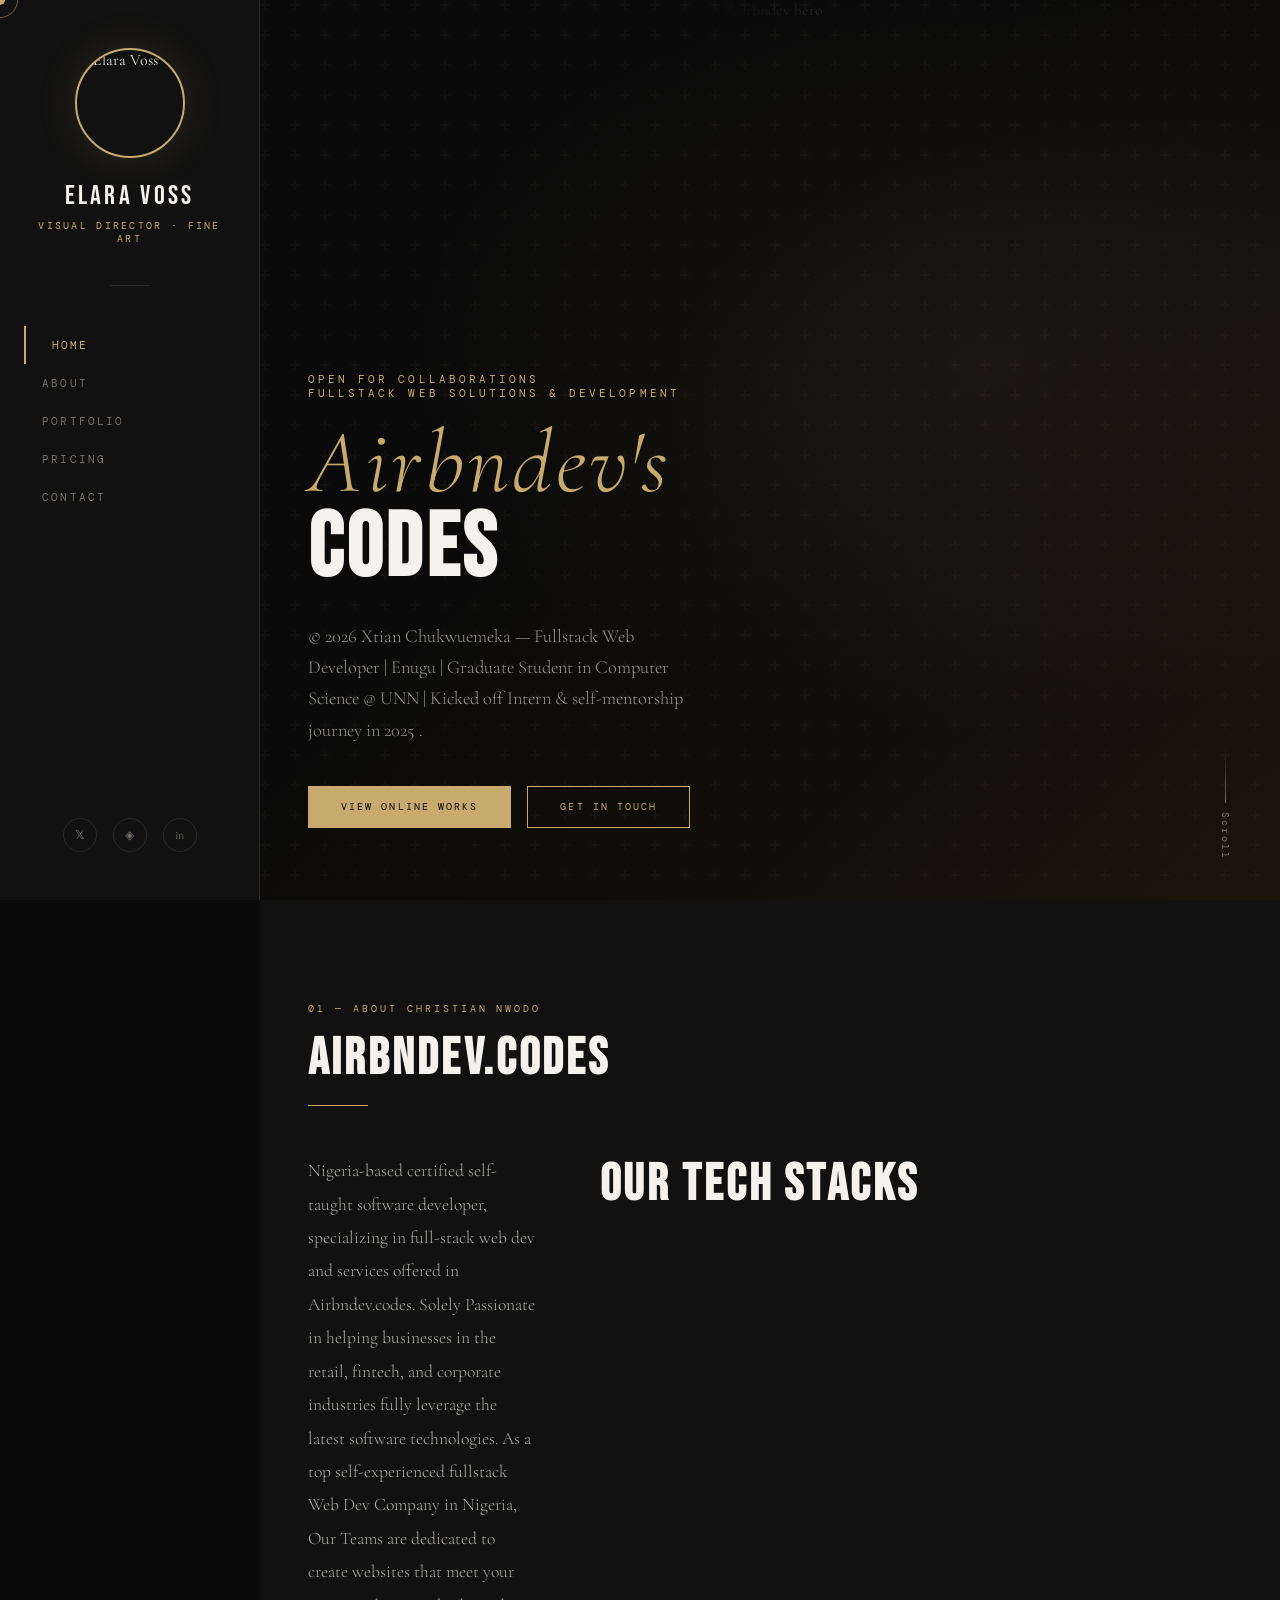
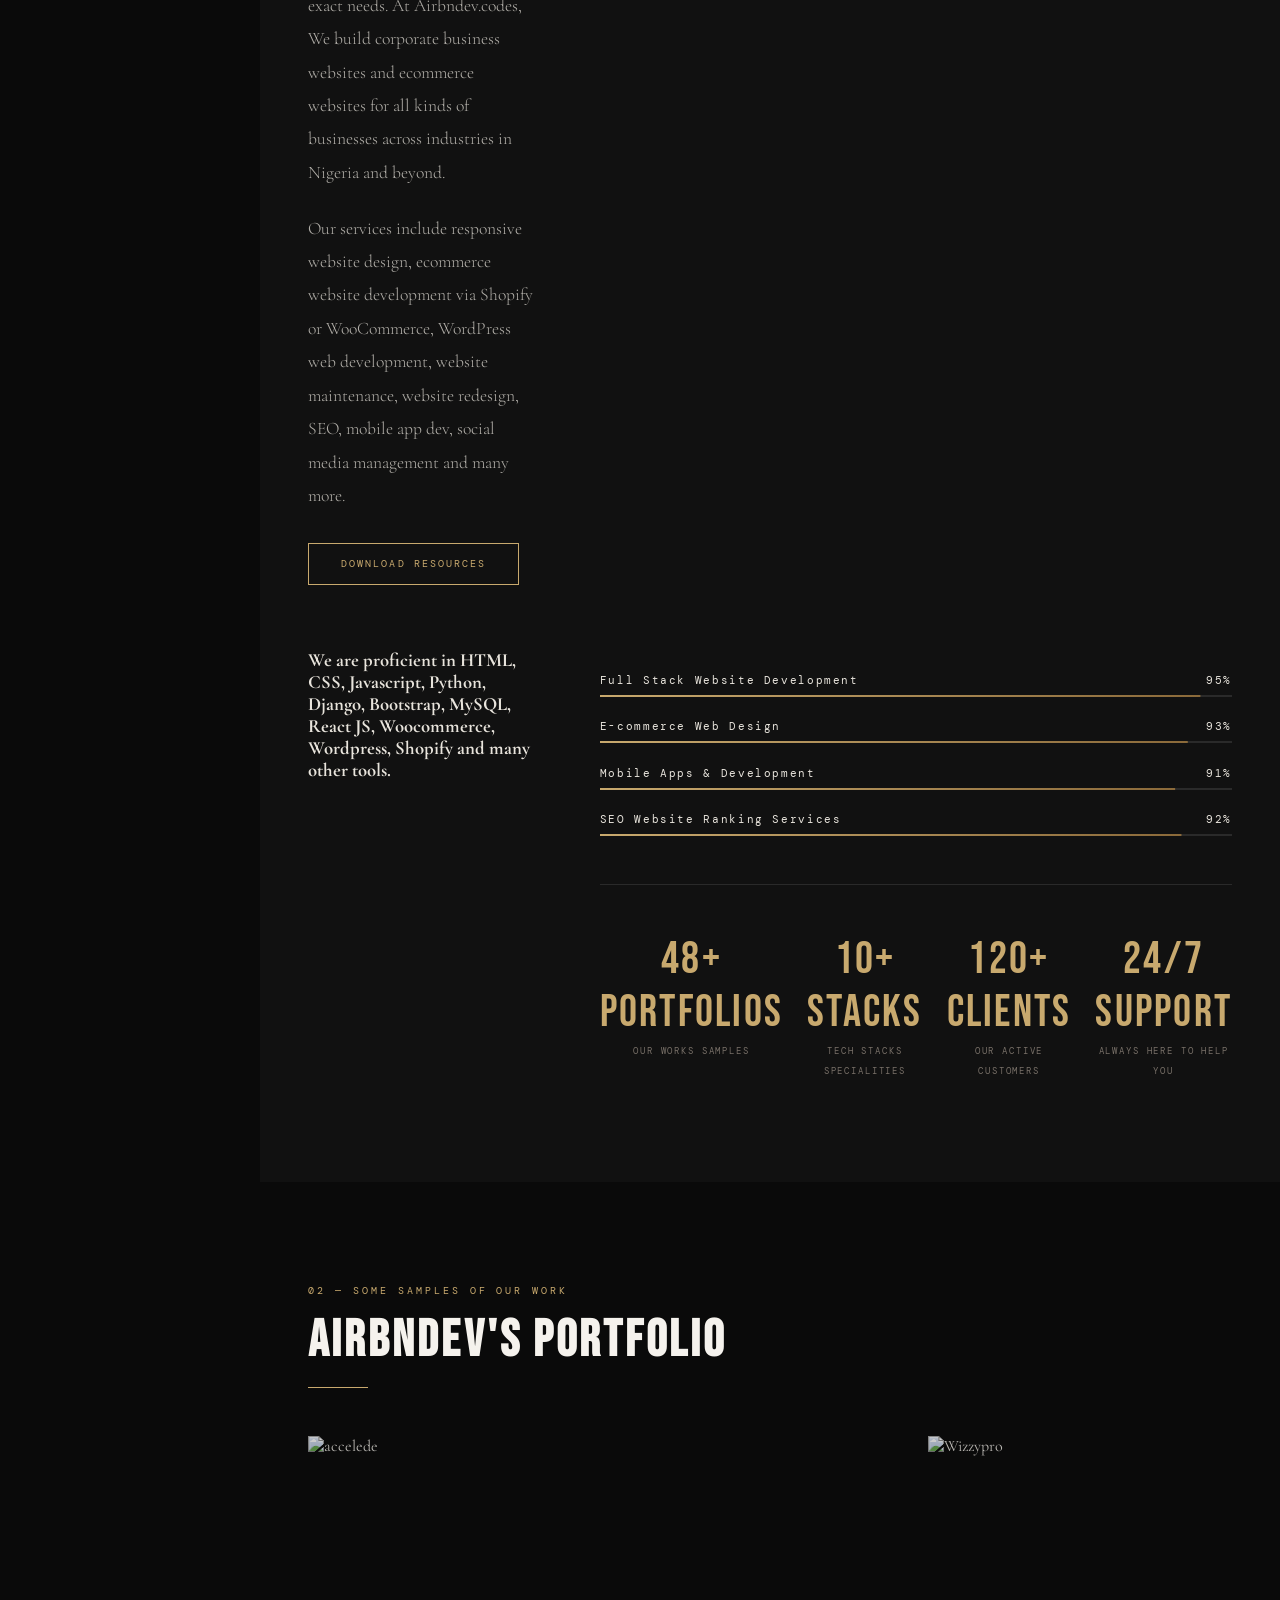
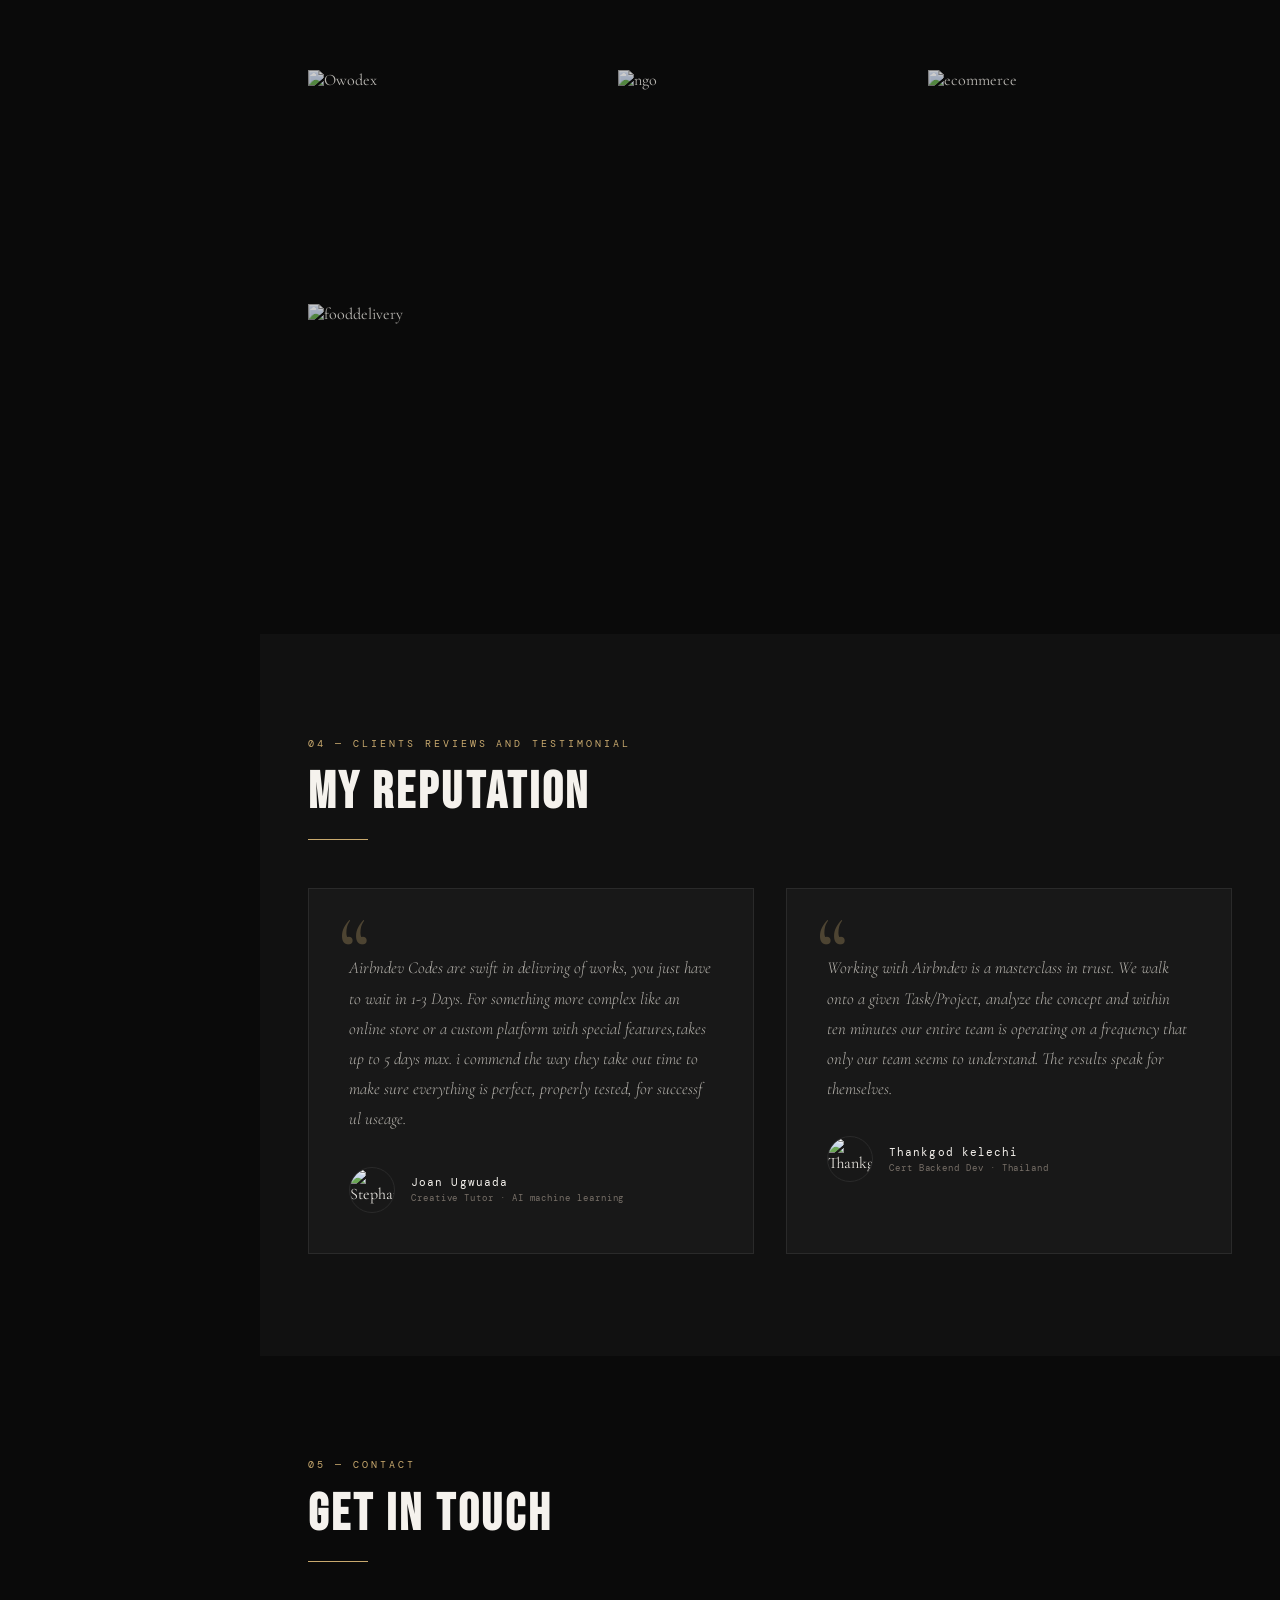
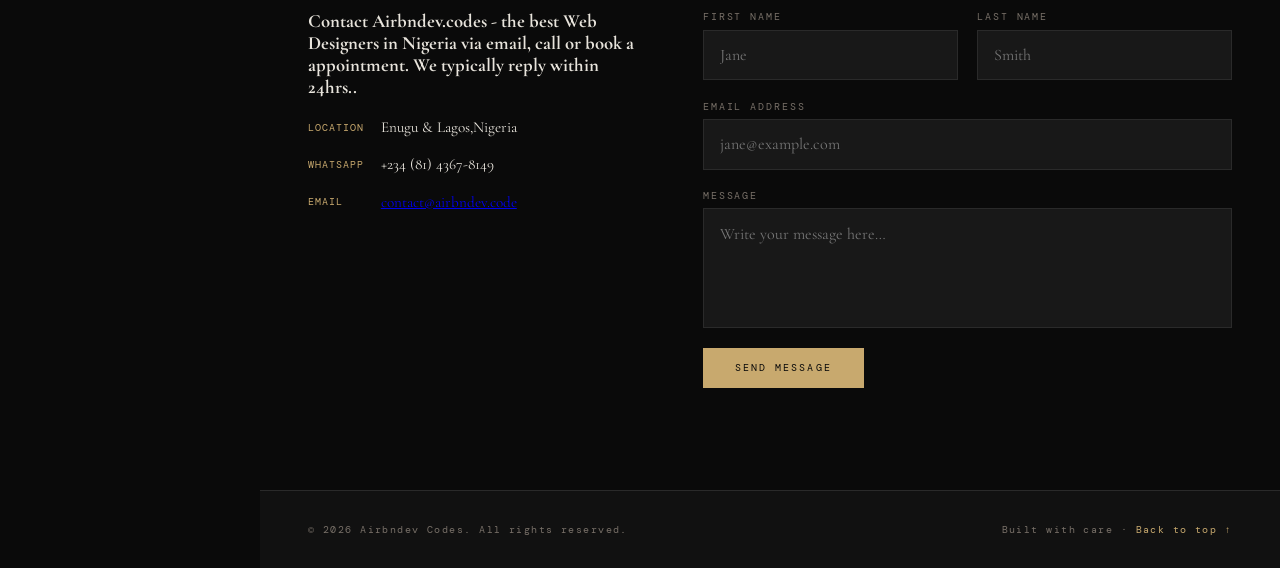
==== index.html @ 3ea13133 "Create index.html" ====
<!DOCTYPE html>
<html lang="en">

<head>
  <meta charset="UTF-8" />
  <meta name="viewport" content="width=device-width, initial-scale=1.0" />
  <title>Air Bnb — Fullstack web solutions and services </title>
  <link href="https://fonts.googleapis.com/css2?family=Cormorant+Garamond:ital,wght@0,300;0,400;0,600;1,300&family=DM+Mono:wght@300;400&family=Bebas+Neue&display=swap" rel="stylesheet" />
  <link rel="stylesheet" href="Elara.css" />
</head>

<body>
  <!-- Cursor -->
  <div class="cursor" id="cursor"></div>
  <div class="cursor-ring" id="cursorRing"></div>
  
  <!-- Sidebar -->
  <aside class="sidebar">
    <div class="avatar-wrap">
      <img src="https://picsum.photos/seed/elaravoss/300/300" alt="Elara Voss" />
    </div>
    <div class="sidebar-name">Elara Voss</div>
    <div class="sidebar-role">Visual Director · Fine Art</div>
    <div class="sidebar-divider"></div>
    <nav>
      <a href="#home" class="active">Home</a>
      <a href="#about">About</a>
      <a href="#photos">Portfolio</a>
      <a href="#pricing">Pricing</a>
      <a href="#contact">Contact</a>
    </nav>
    <div class="sidebar-social">
      <a href="#" title="Twitter">𝕏</a>
      <a href="#" title="Instagram">◈</a>
      <a href="#" title="LinkedIn">in</a>
    </div>
  </aside>
  <!-- Mobile Nav -->
  <nav class="mobile-nav">
    <a href="#home">
      <div class="mobile-nav-dot"></div>Home
    </a>
    <a href="#about">
      <div class="mobile-nav-dot"></div>About
    </a>
    <a href="#photos">
      <div class="mobile-nav-dot"></div>Portfolio
    </a>
    <a href="#pricing">
      <div class="mobile-nav-dot"></div>Pricing
    </a>
    <a href="#contact">
      <div class="mobile-nav-dot"></div>Contact
    </a>
  </nav>
  
  <!-- Main -->
  <div class="main-content">
    
    <!-- HERO -->
    <section id="home">
      <div class="hero-bg"></div>
      <img class="hero-img" src="coding2.jpeg" alt="airbndev hero" />
      <div class="hero-text">
        <div class="hero-eyebrow">Open for collaborations<br>
          Fullstack Web solutions & development</div>
        <h1 class="hero-title"><em>Airbndev's</em><br>Codes</h1>
        <p class="hero-sub">
          
</html>© 2026 Xtian Chukwuemeka — Fullstack Web Developer | Enugu | Graduate Student in Computer Science @ UNN | Kicked off Intern & self-mentorship journey in 2025 .</p>
<div class="hero-cta">
  <a href="#photos" class="btn btn-primary">View Online Works</a>
  <a href="#contact" class="btn btn-outline">Get In Touch</a>
</div>
</div>
<div class="scroll-hint">Scroll</div>
</section>

<!-- ABOUT -->
<section id="about">
  <div class="reveal">
    <div class="section-label">01 — About Christian Nwodo</div>
    <h2 class="section-title">airbndev.codes</h2>
    <div class="section-divider"></div>
  </div>
  <div class="about-grid reveal">
    <div class="about-text">
      <p>Nigeria-based certified self-taught software developer, specializing in full-stack web dev and services offered in Airbndev.codes. Solely Passionate in helping businesses in the retail, fintech, and corporate industries fully leverage the latest software technologies. As a top self-experienced fullstack Web Dev Company in Nigeria, Our Teams are dedicated to create websites that meet your exact needs. At Airbndev.codes, We build corporate business websites and ecommerce websites for all kinds of businesses across industries in Nigeria and beyond.<br>
        
      <p>Our services include responsive website design, ecommerce website development via Shopify or WooCommerce, WordPress web development, website maintenance, website redesign, SEO, mobile app dev, social media management and many more.</p>
      
      <a href="#" class="btn btn-outline" style="margin-top:0.5rem">Download Resources</a>
    </div>
    
    
    <h2 class="section-title">OUR TECH STACKS</h2>
    <h3>We are proficient in HTML, CSS, Javascript, Python, Django, Bootstrap, MySQL, React JS, Woocommerce, Wordpress, Shopify and many other tools.</h3>
    
    <div class="about-skills">
      <div class="skills-list">
        <div class="skill-item">
          <div class="skill-header"><span>Full Stack Website Development</span><span>95%</span></div>
          <div class="skill-bar">
            <div class="skill-fill" data-width="0.95"></div>
          </div>
        </div>
        <div class="skill-item">
          <div class="skill-header"><span>E-commerce Web Design</span><span>93%</span></div>
          <div class="skill-bar">
            <div class="skill-fill" data-width="0.93"></div>
          </div>
        </div>
        <div class="skill-item">
          <div class="skill-header"><span>Mobile Apps & Development</span><span>91%</span></div>
          <div class="skill-bar">
            <div class="skill-fill" data-width="0.91"></div>
          </div>
        </div>
        <div class="skill-item">
          <div class="skill-header"><span>SEO Website Ranking Services</span><span>92%</span></div>
          <div class="skill-bar">
            <div class="skill-fill" data-width="0.92"></div>
          </div>
        </div>
      </div>
      <div class="stats-row">
        <div class="stat-item">
          <span class="stat-num">48+ Portfolios</span>
          <span class="stat-label">OUR WORKS SAMPLES</span>
        </div>
        <div class="stat-item">
          <span class="stat-num">10+ Stacks</span>
          <span class="stat-label">TECH STACKS SPECIALITIES</span>
        </div>
        <div class="stat-item">
          <span class="stat-num">120+ Clients</span>
          <span class="stat-label">OUR ACTIVE CUSTOMERS</span>
        </div>
        <div class="stat-item">
          <span class="stat-num">24/7 Support</span>
          <span class="stat-label">ALWAYS HERE TO HELP YOU</span>
        </div>
      </div>
    </div>
  </div>
</section>

<!-- PORTFOLIOS -->
<section id="photos">
  <div class="reveal">
    <div class="section-label">02 — Some Samples of Our Work </div>
    <h2 class="section-title"> Airbndev's Portfolio</h2>
    <div class="section-divider"></div>
  </div>
  <div class="photo-grid reveal">
    <div class="photo-item">
      <img src="accelede.jpeg" alt="accelede" />
      <div class="photo-overlay"><span class="photo-tag">Crypto Trading Web Design· 2025</span></div>
    </div>
    <div class="photo-item">
      <img src="photography.png" alt="Wizzypro" />
      <div class="photo-overlay"><span class="photo-tag">Photography Web Design · 2025</span></div>
    </div>
    <div class="photo-item">
      <img src="owodex.jpeg" alt="Owodex" />
      <div class="photo-overlay"><span class="photo-tag">Gift Card Trading App· 2026</span></div>
    </div>
    <div class="photo-item">
      <img src="NGO.png" alt="ngo" />
      <div class="photo-overlay"><span class="photo-tag">NGO website</span></div>
    </div>
    <div class="photo-item">
      <img src="beautystore.png" alt="ecommerce" />
      <div class="photo-overlay"><span class="photo-tag">E-Commerce Web Design 2026</span></div>
    </div>
    <div class="photo-item">
      <img src="food.jpeg" alt="fooddelivery" />
      <div class="photo-overlay"><span class="photo-tag">Food Order & Delivery Web Design</span></div>
    </div>
  </div>
</section>

<!-- PRICING 
<section id="pricing">
  <div class="reveal">
    <div class="section-label">03 — Services</div>
    <h2 class="section-title">My Pricing</h2>
    <div class="section-divider"></div>
  </div>
  <div class="pricing-grid reveal">
    <div class="pricing-card">
      <div class="plan-name">Session</div>
      <div class="plan-desc">Individuals & emerging talent</div>
      <div class="plan-price">$500</div>
      <div class="plan-period">per session</div>
      <ul class="plan-features">
        <li>2-Hour Studio Shoot</li>
        <li>25 Edited Selects</li>
        <li>Online Gallery Delivery</li>
        <li>1 Concept Consultation</li>
      </ul>
      <a href="#contact" class="btn btn-outline" style="width:100%;text-align:center">Book Now</a>
    </div>
    <div class="pricing-card featured">
      <div class="featured-badge">Most Booked</div>
      <div class="plan-name">Editorial</div>
      <div class="plan-desc">Brands, press & magazine work</div>
      <div class="plan-price">$1,000</div>
      <div class="plan-period">per session</div>
      <ul class="plan-features">
        <li>Half-Day On-Location Shoot</li>
        <li>60 Retouched Finals</li>
        <li>Mood Board & Art Direction</li>
        <li>Expedited 48hr Turnaround</li>
      </ul>
      <a href="#contact" class="btn btn-primary" style="width:100%;text-align:center">Book Now</a>
    </div>
    <div class="pricing-card">
      <div class="plan-name">Agency</div>
      <div class="plan-desc">Campaigns, launches & studios</div>
      <div class="plan-price">$1,500</div>
      <div class="plan-period">per day</div>
      <ul class="plan-features">
        <li>Full-Day Multi-Location Shoot</li>
        <li>Unlimited Edited Deliverables</li>
        <li>Full Creative Direction</li>
        <li>Dedicated Project Manager</li>
      </ul>
      <a href="#contact" class="btn btn-outline" style="width:100%;text-align:center">Book Now</a>
    </div>
  </div>
</section>-->

<!-- TESTIMONIALS -->
<section id="testimonials">
  <div class="reveal">
    <div class="section-label">04 — Clients Reviews and Testimonial</div>
    <h2 class="section-title">My Reputation</h2>
    <div class="section-divider"></div>
  </div>
  <div class="testi-grid reveal">
    <div class="testi-card">
      <p class="testi-text">Airbndev Codes are swift in delivring of works, you just have to wait in 1-3 Days. For something more complex like an online store or a custom platform with special features,takes up to 5 days max. i commend the way they take out time to make sure everything is perfect, properly tested, for successf ul useage.</p>
      <div class="testi-author">
        <img class="testi-avatar" src="stephanie.png" alt="Stephanie" />
        <div>
          <div class="testi-name">Joan Ugwuada</div>
          <div class="testi-role">Creative Tutor · AI machine learning</div>
        </div>
      </div>
    </div>
    <div class="testi-card">
      <p class="testi-text">Working with Airbndev is a masterclass in trust. We walk onto a given Task/Project, analyze the concept and within ten minutes our entire team is operating on a frequency that only our team seems to understand. The results speak for themselves.</p>
      <div class="testi-author">
        <img class="testi-avatar" src="kelechi.png" alt="Thankgod" />
        <div>
          <div class="testi-name">Thankgod kelechi</div>
          <div class="testi-role">Cert Backend Dev · Thailand</div>
        </div>
      </div>
    </div>
  </div>
</section>

<!-- CONTACT -->
<section id="contact">
  <div class="reveal">
    <div class="section-label">05 — Contact</div>
    <h2 class="section-title">Get In Touch</h2>
    <div class="section-divider"></div>
  </div>
  <div class="contact-grid reveal">
    <div class="contact-info">
      <h3>Contact Airbndev.codes - the best Web Designers in Nigeria via email, call or book a appointment. We typically reply within 24hrs..</h3><br>
      
      <div class="contact-detail">
        <span class="contact-detail-icon">Location</span>
        <span class="contact-detail-val">Enugu & Lagos,Nigeria</span>
      </div>
      <div class="contact-detail">
        <span class="contact-detail-icon">Whatsapp</span>
        <span class="contact-detail-val">+234 (81) 4367-8149</span>
      </div>
      <div class="contact-detail">
        <span class="contact-detail-icon">Email</span>
        <span class="contact-detail-val"><a href="https://mailto:contact@airbndev.codes">contact@airbndev.code</a> </span>
      </div>
    </div>
    <div class="contact-form">
      <div class="form-row">
        <div class="form-group">
          <label>First Name</label>
          <input type="text" placeholder="Jane" />
        </div>
        <div class="form-group">
          <label>Last Name</label>
          <input type="text" placeholder="Smith" />
        </div>
      </div>
      <div class="form-group">
        <label>Email Address</label>
        <input type="email" placeholder="jane@example.com" />
      </div>
      <div class="form-group">
        <label>Message</label>
        <textarea placeholder="Write your message here…"></textarea>
      </div>
      <div>
        <button class="btn btn-primary" onclick="handleSubmit(event)" style="border:none;cursor:pointer">Send Message</button>
      </div>
    </div>
  </div>
</section>

<footer>
  <p>© 2026 Airbndev Codes. All rights reserved.</p>
  <p>Built with care · <a href="#">Back to top ↑</a></p>
</footer>
</div>

<script>
  /* Custom Cursor */
  const cursor = document.getElementById('cursor');
  const ring = document.getElementById('cursorRing');
  let mx = 0,
    my = 0,
    rx = 0,
    ry = 0;
  document.addEventListener('mousemove', e => {
    mx = e.clientX;
    my = e.clientY;
  });
  (function animate() {
    cursor.style.left = mx + 'px';
    cursor.style.top = my + 'px';
    rx += (mx - rx) * 0.14;
    ry += (my - ry) * 0.14;
    ring.style.left = rx + 'px';
    ring.style.top = ry + 'px';
    requestAnimationFrame(animate);
  })();
  document.querySelectorAll('a, button, input, textarea').forEach(el => {
    el.addEventListener('mouseenter', () => {
      ring.style.width = '56px';
      ring.style.height = '56px';
      ring.style.borderColor = 'rgba(200,169,110,0.9)';
    });
    el.addEventListener('mouseleave', () => {
      ring.style.width = '36px';
      ring.style.height = '36px';
      ring.style.borderColor = 'rgba(200,169,110,0.5)';
    });
  });
  /* Scroll Reveal */
  const reveals = document.querySelectorAll('.reveal');
  const observer = new IntersectionObserver(entries => {
    entries.forEach((entry, i) => {
      if (entry.isIntersecting) {
        setTimeout(() => entry.target.classList.add('visible'), i * 80);
        /* Skill bars */
        entry.target.querySelectorAll('.skill-fill').forEach(bar => {
          const w = parseFloat(bar.dataset.width);
          bar.style.transform = `scaleX(${w})`;
          bar.classList.add('animate');
        });
      }
    });
  }, { threshold: 0.12 });
  reveals.forEach(el => observer.observe(el));
  
  /* Active nav link on scroll */
  const sections = document.querySelectorAll('section[id]');
  const navLinks = document.querySelectorAll('.sidebar nav a');
  window.addEventListener('scroll', () => {
    let current = '';
    sections.forEach(s => {
      if (window.scrollY >= s.offsetTop - 180) current = s.id;
    });
    navLinks.forEach(a => {
      a.classList.toggle('active', a.getAttribute('href') === '#' + current);
    });
  });
  
  /* Form submit */
  function handleSubmit(e) {
    e.preventDefault();
    const btn = e.target;
    btn.textContent = 'Sent ✓';
    btn.style.background = '#4a7c59';
    btn.style.borderColor = '#4a7c59';
    setTimeout(() => {
      btn.textContent = 'Send Message';
      btn.style.background = '';
      btn.style.borderColor = '';
    }, 3000);
  }
</script>
</body>

</html>
---- Elara.css ----
*,
 *::before,
 *::after {
   box-sizing: border-box;
   margin: 0;
   padding: 0;
 }
 
 :root {
   --bg: #0a0a0a;
   --bg2: #111111;
   --bg3: #181818;
   --border: #2a2a2a;
   --text: #e8e4dc;
   --muted: #787068;
   --accent: #c8a96e;
   --accent2: #8b6a3a;
   --white: #f5f2ed;
   --gap: clamp(1.5rem, 4vw, 3rem);
 }
 
 html {
   scroll-behavior: smooth;
 }
 
 body {
   font-family: 'Cormorant Garamond', Georgia, serif;
   background: var(--bg);
   color: var(--text);
   overflow-x: hidden;
   cursor: none;
 }
 
 /* ── CUSTOM CURSOR ─────────────────────────────────── */
 .cursor {
   width: 10px;
   height: 10px;
   background: var(--accent);
   border-radius: 50%;
   position: fixed;
   top: 0;
   left: 0;
   pointer-events: none;
   z-index: 9999;
   transform: translate(-50%, -50%);
   transition: transform 0.08s ease;
 }
 
 .cursor-ring {
   width: 36px;
   height: 36px;
   border: 1px solid rgba(200, 169, 110, 0.5);
   border-radius: 50%;
   position: fixed;
   top: 0;
   left: 0;
   pointer-events: none;
   z-index: 9998;
   transform: translate(-50%, -50%);
   transition: transform 0.22s ease, width 0.2s ease, height 0.2s ease, border-color 0.2s ease;
 }
 
 body:hover .cursor-ring {
   border-color: rgba(200, 169, 110, 0.7);
 }
 
 /* ── LAYOUT ────────────────────────────────────────── */
 .sidebar {
   position: fixed;
   left: 0;
   top: 0;
   width: 260px;
   height: 100vh;
   background: var(--bg2);
   border-right: 1px solid var(--border);
   display: flex;
   flex-direction: column;
   align-items: center;
   padding: 3rem 1.5rem;
   z-index: 100;
 }
 
 .main-content {
   margin-left: 260px;
 }
 
 /* ── SIDEBAR ───────────────────────────────────────── */
 .avatar-wrap {
   width: 110px;
   height: 110px;
   border-radius: 50%;
   overflow: hidden;
   border: 2px solid var(--accent);
   box-shadow: 0 0 40px rgba(200, 169, 110, 0.15);
   margin-bottom: 1.4rem;
   animation: fadeDown 0.8s ease both;
 }
 
 .avatar-wrap img {
   width: 100%;
   height: 100%;
   object-fit: cover;
   filter: grayscale(20%);
 }
 
 .sidebar-name {
   font-family: 'Bebas Neue', sans-serif;
   font-size: 1.7rem;
   letter-spacing: 0.12em;
   color: var(--white);
   text-align: center;
   animation: fadeDown 0.9s ease 0.1s both;
 }
 
 .sidebar-role {
   font-family: 'DM Mono', monospace;
   font-size: 0.65rem;
   letter-spacing: 0.22em;
   color: var(--accent);
   text-transform: uppercase;
   text-align: center;
   margin-top: 0.4rem;
   margin-bottom: 2.5rem;
   animation: fadeDown 1s ease 0.2s both;
 }
 
 .sidebar-divider {
   width: 40px;
   height: 1px;
   background: var(--border);
   margin-bottom: 2.5rem;
 }
 
 nav {
   width: 100%;
 }
 
 nav a {
   display: block;
   font-family: 'DM Mono', monospace;
   font-size: 0.68rem;
   letter-spacing: 0.2em;
   text-transform: uppercase;
   color: var(--muted);
   text-decoration: none;
   padding: 0.75rem 1rem;
   border-left: 2px solid transparent;
   transition: color 0.25s, border-color 0.25s, padding-left 0.25s;
   animation: fadeRight 0.8s ease both;
 }
 
 nav a:nth-child(1) {
   animation-delay: 0.3s;
 }
 
 nav a:nth-child(2) {
   animation-delay: 0.4s;
 }
 
 nav a:nth-child(3) {
   animation-delay: 0.5s;
 }
 
 nav a:nth-child(4) {
   animation-delay: 0.6s;
 }
 
 nav a:hover,
 nav a.active {
   color: var(--accent);
   border-left-color: var(--accent);
   padding-left: 1.6rem;
 }
 
 .sidebar-social {
   margin-top: auto;
   display: flex;
   gap: 1rem;
   animation: fadeUp 1s ease 0.7s both;
 }
 
 .sidebar-social a {
   width: 34px;
   height: 34px;
   border: 1px solid var(--border);
   border-radius: 50%;
   display: flex;
   align-items: center;
   justify-content: center;
   color: var(--muted);
   text-decoration: none;
   font-size: 0.75rem;
   transition: border-color 0.25s, color 0.25s, transform 0.25s;
 }
 
 .sidebar-social a:hover {
   border-color: var(--accent);
   color: var(--accent);
   transform: translateY(-2px);
 }
 
 /* ── HERO ──────────────────────────────────────────── */
 #home {
   min-height: 100vh;
   display: flex;
   align-items: flex-end;
   position: relative;
   overflow: hidden;
   padding: 0 var(--gap) clamp(3rem, 8vh, 6rem);
 }
 
 .hero-bg {
   position: absolute;
   inset: 0;
   background: linear-gradient(135deg, #0a0a0a 40%, #1a140a 100%);
 }
 
 .hero-bg::after {
   content: '';
   position: absolute;
   inset: 0;
   background:
     radial-gradient(ellipse 80% 60% at 70% 40%, rgba(200, 169, 110, 0.07) 0%, transparent 70%),
     url("data:image/svg+xml,%3Csvg width='60' height='60' viewBox='0 0 60 60' xmlns='http://www.w3.org/2000/svg'%3E%3Cg fill='none' fill-rule='evenodd'%3E%3Cg fill='%23c8a96e' fill-opacity='0.03'%3E%3Cpath d='M36 34v-4h-2v4h-4v2h4v4h2v-4h4v-2h-4zm0-30V0h-2v4h-4v2h4v4h2V6h4V4h-4zM6 34v-4H4v4H0v2h4v4h2v-4h4v-2H6zM6 4V0H4v4H0v2h4v4h2V6h4V4H6z'/%3E%3C/g%3E%3C/g%3E%3C/svg%3E");
 }
 
 .hero-img {
   position: absolute;
   right: 0;
   top: 0;
   width: 55%;
   height: 100%;
   object-fit: cover;
   object-position: center top;
   filter: grayscale(30%) brightness(0.55);
   mask-image: linear-gradient(to left, rgba(0, 0, 0, 0.8) 40%, transparent 100%);
   -webkit-mask-image: linear-gradient(to left, rgba(0, 0, 0, 0.8) 40%, transparent 100%);
 }
 
 .hero-text {
   position: relative;
   z-index: 2;
   max-width: 560px;
 }
 
 .hero-eyebrow {
   font-family: 'DM Mono', monospace;
   font-size: 0.68rem;
   letter-spacing: 0.28em;
   color: var(--accent);
   text-transform: uppercase;
   margin-bottom: 1.2rem;
   animation: fadeUp 1s ease 0.2s both;
 }
 
 .hero-title {
   font-family: 'Bebas Neue', sans-serif;
   font-size: clamp(3.5rem, 7vw, 6rem);
   line-height: 0.95;
   letter-spacing: 0.04em;
   color: var(--white);
   animation: fadeUp 1s ease 0.35s both;
 }
 
 .hero-title em {
   font-style: italic;
   font-family: 'Cormorant Garamond', serif;
   font-weight: 300;
   color: var(--accent);
 }
 
 .hero-sub {
   margin-top: 1.8rem;
   font-size: 1.15rem;
   font-weight: 300;
   line-height: 1.7;
   color: rgba(232, 228, 220, 0.65);
   max-width: 380px;
   animation: fadeUp 1s ease 0.5s both;
 }
 
 .hero-cta {
   margin-top: 2.5rem;
   display: flex;
   gap: 1rem;
   animation: fadeUp 1s ease 0.65s both;
 }
 
 .btn {
   font-family: 'DM Mono', monospace;
   font-size: 0.65rem;
   letter-spacing: 0.2em;
   text-transform: uppercase;
   padding: 0.85rem 2rem;
   border: 1px solid var(--accent);
   text-decoration: none;
   transition: background 0.3s, color 0.3s, transform 0.2s;
   display: inline-block;
 }
 
 .btn-primary {
   background: var(--accent);
   color: #0a0a0a;
 }
 
 .btn-primary:hover {
   background: transparent;
   color: var(--accent);
   transform: translateY(-2px);
 }
 
 .btn-outline {
   background: transparent;
   color: var(--accent);
 }
 
 .btn-outline:hover {
   background: var(--accent);
   color: #0a0a0a;
   transform: translateY(-2px);
 }
 
 .scroll-hint {
   position: absolute;
   bottom: 2.5rem;
   right: var(--gap);
   display: flex;
   align-items: center;
   gap: 0.6rem;
   font-family: 'DM Mono', monospace;
   font-size: 0.6rem;
   letter-spacing: 0.2em;
   color: var(--muted);
   writing-mode: vertical-rl;
   animation: fadeUp 1s ease 0.8s both;
 }
 
 .scroll-hint::before {
   content: '';
   display: block;
   width: 1px;
   height: 50px;
   background: linear-gradient(to bottom, transparent, var(--muted));
   animation: scrollLine 2s ease-in-out infinite;
 }
 
 @keyframes scrollLine {

   0%,
   100% {
     transform: scaleY(0);
     transform-origin: top;
   }
   
   50% {
     transform: scaleY(1);
     transform-origin: top;
   }
 }
 
 /* ── SECTIONS ──────────────────────────────────────── */
 section {
   padding: clamp(4rem, 8vw, 7rem) var(--gap);
 }
 
 section:nth-child(even) {
   background: var(--bg2);
 }
 
 .section-label {
   font-family: 'DM Mono', monospace;
   font-size: 0.62rem;
   letter-spacing: 0.3em;
   text-transform: uppercase;
   color: var(--accent);
   margin-bottom: 0.8rem;
 }
 
 .section-title {
   font-family: 'Bebas Neue', sans-serif;
   font-size: clamp(2.2rem, 4vw, 3.5rem);
   letter-spacing: 0.06em;
   color: var(--white);
   margin-bottom: 1rem;
 }
 
 .section-divider {
   width: 60px;
   height: 1px;
   background: var(--accent);
   margin-bottom: 3rem;
 }
 
 /* ── ABOUT ─────────────────────────────────────────── */
 #about .about-grid {
   display: grid;
   grid-template-columns: 1fr 1fr;
   gap: 4rem;
   align-items: start;
 }
 
 .about-text p {
   font-size: 1.1rem;
   font-weight: 300;
   line-height: 1.9;
   color: rgba(232, 228, 220, 0.75);
   margin-bottom: 1.4rem;
 }
 
 /* Skills */
 .skills-list {
   margin-top: 1.5rem;
 }
 
 .skill-item {
   margin-bottom: 1.4rem;
 }
 
 .skill-header {
   display: flex;
   justify-content: space-between;
   font-family: 'DM Mono', monospace;
   font-size: 0.68rem;
   letter-spacing: 0.15em;
   color: var(--text);
   margin-bottom: 0.5rem;
 }
 
 .skill-bar {
   height: 2px;
   background: var(--border);
   position: relative;
   overflow: hidden;
 }
 
 .skill-fill {
   height: 100%;
   background: linear-gradient(to right, var(--accent), var(--accent2));
   transform: scaleX(0);
   transform-origin: left;
   transition: transform 1.2s cubic-bezier(0.23, 1, 0.32, 1);
 }
 
 .skill-fill.animate {
   transform: scaleX(1);
 }
 
 /* Stats */
 .stats-row {
   display: grid;
   grid-template-columns: repeat(4, 1fr);
   gap: 1.5rem;
   margin-top: 3rem;
   padding-top: 3rem;
   border-top: 1px solid var(--border);
 }
 
 .stat-item {
   text-align: center;
 }
 
 .stat-num {
   font-family: 'Bebas Neue', sans-serif;
   font-size: 2.8rem;
   color: var(--accent);
   letter-spacing: 0.05em;
   display: block;
 }
 
 .stat-label {
   font-family: 'DM Mono', monospace;
   font-size: 0.58rem;
   letter-spacing: 0.2em;
   color: var(--muted);
   text-transform: uppercase;
 }
 
 /* ── PHOTOS ────────────────────────────────────────── */
 #photos .photo-grid {
   display: grid;
   grid-template-columns: repeat(3, 1fr);
   grid-template-rows: auto auto;
   gap: 6px;
 }
 
 .photo-item {
   overflow: hidden;
   position: relative;
   aspect-ratio: 4/3;
 }
 
 .photo-item:first-child {
   grid-column: 1 / 3;
   aspect-ratio: unset;
 }
 
 .photo-item img {
   width: 100%;
   height: 100%;
   object-fit: cover;
   filter: grayscale(25%) brightness(0.8);
   transition: filter 0.5s ease, transform 0.6s ease;
 }
 
 .photo-item:hover img {
   filter: grayscale(0%) brightness(1);
   transform: scale(1.04);
 }
 
 .photo-overlay {
   position: absolute;
   inset: 0;
   background: linear-gradient(to top, rgba(0, 0, 0, 0.5) 0%, transparent 60%);
   opacity: 0;
   transition: opacity 0.4s;
   display: flex;
   align-items: flex-end;
   padding: 1.2rem;
 }
 
 .photo-item:hover .photo-overlay {
   opacity: 1;
 }
 
 .photo-tag {
   font-family: 'DM Mono', monospace;
   font-size: 0.6rem;
   letter-spacing: 0.2em;
   color: var(--white);
   text-transform: uppercase;
 }
 
 /* ── PRICING ───────────────────────────────────────── */
 #pricing .pricing-grid {
   display: grid;
   grid-template-columns: repeat(3, 1fr);
   gap: 1.5rem;
 }
 
 .pricing-card {
   background: var(--bg3);
   border: 1px solid var(--border);
   padding: 2.5rem 2rem;
   position: relative;
   transition: border-color 0.3s, transform 0.3s;
 }
 
 .pricing-card:hover {
   border-color: var(--accent);
   transform: translateY(-6px);
 }
 
 .pricing-card.featured {
   border-color: var(--accent);
   background: linear-gradient(160deg, #1a140a 0%, #111111 100%);
 }
 
 .featured-badge {
   position: absolute;
   top: -1px;
   right: 2rem;
   background: var(--accent);
   color: #0a0a0a;
   font-family: 'DM Mono', monospace;
   font-size: 0.58rem;
   letter-spacing: 0.2em;
   text-transform: uppercase;
   padding: 0.3rem 0.8rem;
 }
 
 .plan-name {
   font-family: 'Bebas Neue', sans-serif;
   font-size: 1.5rem;
   letter-spacing: 0.1em;
   color: var(--white);
   margin-bottom: 0.3rem;
 }
 
 .plan-desc {
   font-family: 'DM Mono', monospace;
   font-size: 0.62rem;
   color: var(--muted);
   letter-spacing: 0.1em;
   margin-bottom: 1.8rem;
 }
 
 .plan-price {
   font-family: 'Bebas Neue', sans-serif;
   font-size: 3.5rem;
   letter-spacing: 0.05em;
   color: var(--accent);
   line-height: 1;
 }
 
 .plan-period {
   font-family: 'DM Mono', monospace;
   font-size: 0.62rem;
   color: var(--muted);
   letter-spacing: 0.1em;
   margin-bottom: 2rem;
 }
 
 .plan-features {
   list-style: none;
   margin-bottom: 2rem;
 }
 
 .plan-features li {
   font-size: 0.92rem;
   color: rgba(232, 228, 220, 0.65);
   padding: 0.55rem 0;
   border-bottom: 1px solid var(--border);
   display: flex;
   align-items: center;
   gap: 0.6rem;
 }
 
 .plan-features li::before {
   content: '—';
   color: var(--accent);
   font-size: 0.7rem;
 }
 
 /* ── TESTIMONIALS ──────────────────────────────────── */
 #testimonials .testi-grid {
   display: grid;
   grid-template-columns: 1fr 1fr;
   gap: 2rem;
 }
 
 .testi-card {
   background: var(--bg3);
   border: 1px solid var(--border);
   padding: 2.5rem;
   position: relative;
 }
 
 .testi-card::before {
   content: '\201C';
   font-family: 'Cormorant Garamond', serif;
   font-size: 6rem;
   line-height: 0.8;
   color: var(--accent);
   opacity: 0.3;
   position: absolute;
   top: 1.5rem;
   left: 1.8rem;
 }
 
 .testi-text {
   font-size: 1.05rem;
   font-style: italic;
   font-weight: 300;
   line-height: 1.8;
   color: rgba(232, 228, 220, 0.75);
   margin-bottom: 2rem;
   padding-top: 1.5rem;
   position: relative;
 }
 
 .testi-author {
   display: flex;
   align-items: center;
   gap: 1rem;
 }
 
 .testi-avatar {
   width: 46px;
   height: 46px;
   border-radius: 50%;
   object-fit: cover;
   filter: grayscale(30%);
   border: 1px solid var(--border);
 }
 
 .testi-name {
   font-family: 'DM Mono', monospace;
   font-size: 0.68rem;
   letter-spacing: 0.1em;
   color: var(--white);
 }
 
 .testi-role {
   font-family: 'DM Mono', monospace;
   font-size: 0.58rem;
   letter-spacing: 0.1em;
   color: var(--muted);
   margin-top: 0.2rem;
 }
 
 /* ── CONTACT ───────────────────────────────────────── */
 #contact .contact-grid {
   display: grid;
   grid-template-columns: 1fr 1.6fr;
   gap: 4rem;
 }
 
 .contact-info p {
   font-size: 1rem;
   font-weight: 300;
   color: rgba(232, 228, 220, 0.65);
   line-height: 1.9;
   margin-bottom: 2rem;
 }
 
 .contact-detail {
   display: flex;
   align-items: flex-start;
   gap: 0.8rem;
   margin-bottom: 1.2rem;
 }
 
 .contact-detail-icon {
   font-family: 'DM Mono', monospace;
   font-size: 0.6rem;
   letter-spacing: 0.1em;
   color: var(--accent);
   text-transform: uppercase;
   min-width: 60px;
   padding-top: 0.15rem;
 }
 
 .contact-detail-val {
   font-size: 0.95rem;
   color: var(--text);
 }
 
 .contact-form {
   display: flex;
   flex-direction: column;
   gap: 1.2rem;
 }
 
 .form-row {
   display: grid;
   grid-template-columns: 1fr 1fr;
   gap: 1.2rem;
 }
 
 .form-group {
   display: flex;
   flex-direction: column;
   gap: 0.4rem;
 }
 
 .form-group label {
   font-family: 'DM Mono', monospace;
   font-size: 0.6rem;
   letter-spacing: 0.2em;
   color: var(--muted);
   text-transform: uppercase;
 }
 
 .form-group input,
 .form-group textarea {
   background: var(--bg3);
   border: 1px solid var(--border);
   color: var(--text);
   font-family: 'Cormorant Garamond', serif;
   font-size: 1rem;
   padding: 0.9rem 1rem;
   outline: none;
   transition: border-color 0.25s;
   resize: none;
 }
 
 .form-group input:focus,
 .form-group textarea:focus {
   border-color: var(--accent);
 }
 
 .form-group textarea {
   min-height: 120px;
 }
 
 /* ── FOOTER ────────────────────────────────────────── */
 footer {
   background: var(--bg2);
   border-top: 1px solid var(--border);
   padding: 2rem var(--gap);
   display: flex;
   justify-content: space-between;
   align-items: center;
 }
 
 footer p {
   font-family: 'DM Mono', monospace;
   font-size: 0.6rem;
   letter-spacing: 0.15em;
   color: var(--muted);
 }
 
 footer a {
   color: var(--accent);
   text-decoration: none;
 }
 
 /* ── ANIMATIONS ────────────────────────────────────── */
 @keyframes fadeDown {
   from {
     opacity: 0;
     transform: translateY(-20px);
   }
   
   to {
     opacity: 1;
     transform: translateY(0);
   }
 }
 
 @keyframes fadeUp {
   from {
     opacity: 0;
     transform: translateY(24px);
   }
   
   to {
     opacity: 1;
     transform: translateY(0);
   }
 }
 
 @keyframes fadeRight {
   from {
     opacity: 0;
     transform: translateX(-16px);
   }
   
   to {
     opacity: 1;
     transform: translateX(0);
   }
 }
 
 .reveal {
   opacity: 0;
   transform: translateY(30px);
   transition: opacity 0.8s ease, transform 0.8s ease;
 }
 
 .reveal.visible {
   opacity: 1;
   transform: translateY(0);
 }
 
 /* ── RESPONSIVE ────────────────────────────────────── */
 @media (max-width: 900px) {
   .sidebar {
     display: none;
   }
   
   .main-content {
     margin-left: 0;
   }
   
   #about .about-grid,
   #contact .contact-grid {
     grid-template-columns: 1fr;
     gap: 2.5rem;
   }
   
   #pricing .pricing-grid {
     grid-template-columns: 1fr;
     max-width: 400px;
   }
   
   #testimonials .testi-grid {
     grid-template-columns: 1fr;
   }
   
   .stats-row {
     grid-template-columns: repeat(2, 1fr);
   }
   
   .form-row {
     grid-template-columns: 1fr;
   }
   
   #photos .photo-grid {
     grid-template-columns: repeat(2, 1fr);
   }
   
   #photos .photo-item:first-child {
     grid-column: 1 / 3;
   }
   
   /* mobile nav bar */
   .mobile-nav {
     display: flex !important;
   }
 }
 
 .mobile-nav {
   display: none;
   position: fixed;
   bottom: 0;
   left: 0;
   right: 0;
   background: var(--bg2);
   border-top: 1px solid var(--border);
   z-index: 100;
   justify-content: space-around;
   padding: 0.8rem 0;
 }
 
 .mobile-nav a {
   font-family: 'DM Mono', monospace;
   font-size: 0.58rem;
   letter-spacing: 0.15em;
   text-transform: uppercase;
   color: var(--muted);
   text-decoration: none;
   display: flex;
   flex-direction: column;
   align-items: center;
   gap: 0.3rem;
   transition: color 0.25s;
 }
 
 .mobile-nav a:hover {
   color: var(--accent);
 }
 
 .mobile-nav-dot {
   width: 4px;
   height: 4px;
   border-radius: 50%;
   background: var(--accent);
   opacity: 0;
   transition: opacity 0.25s;
 }
 
 .mobile-nav a:hover .mobile-nav-dot {
   opacity: 1;
 }
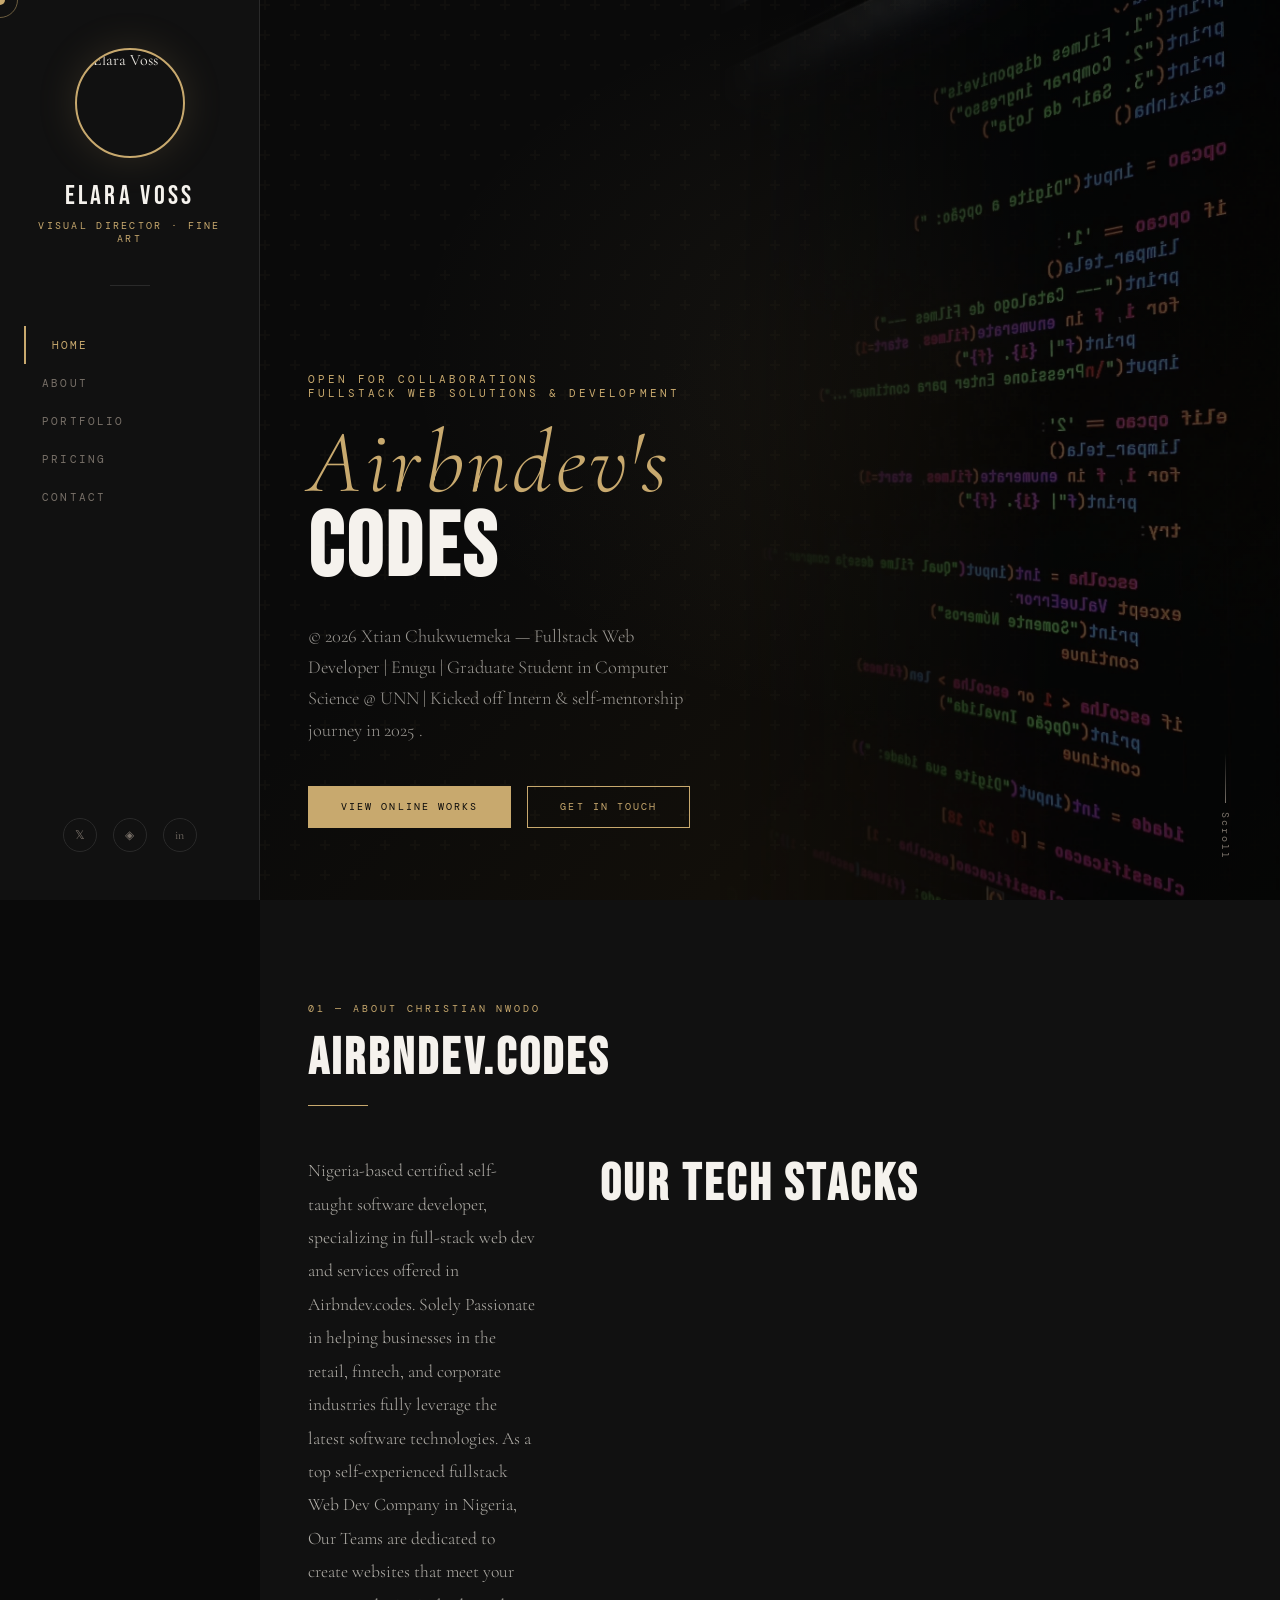
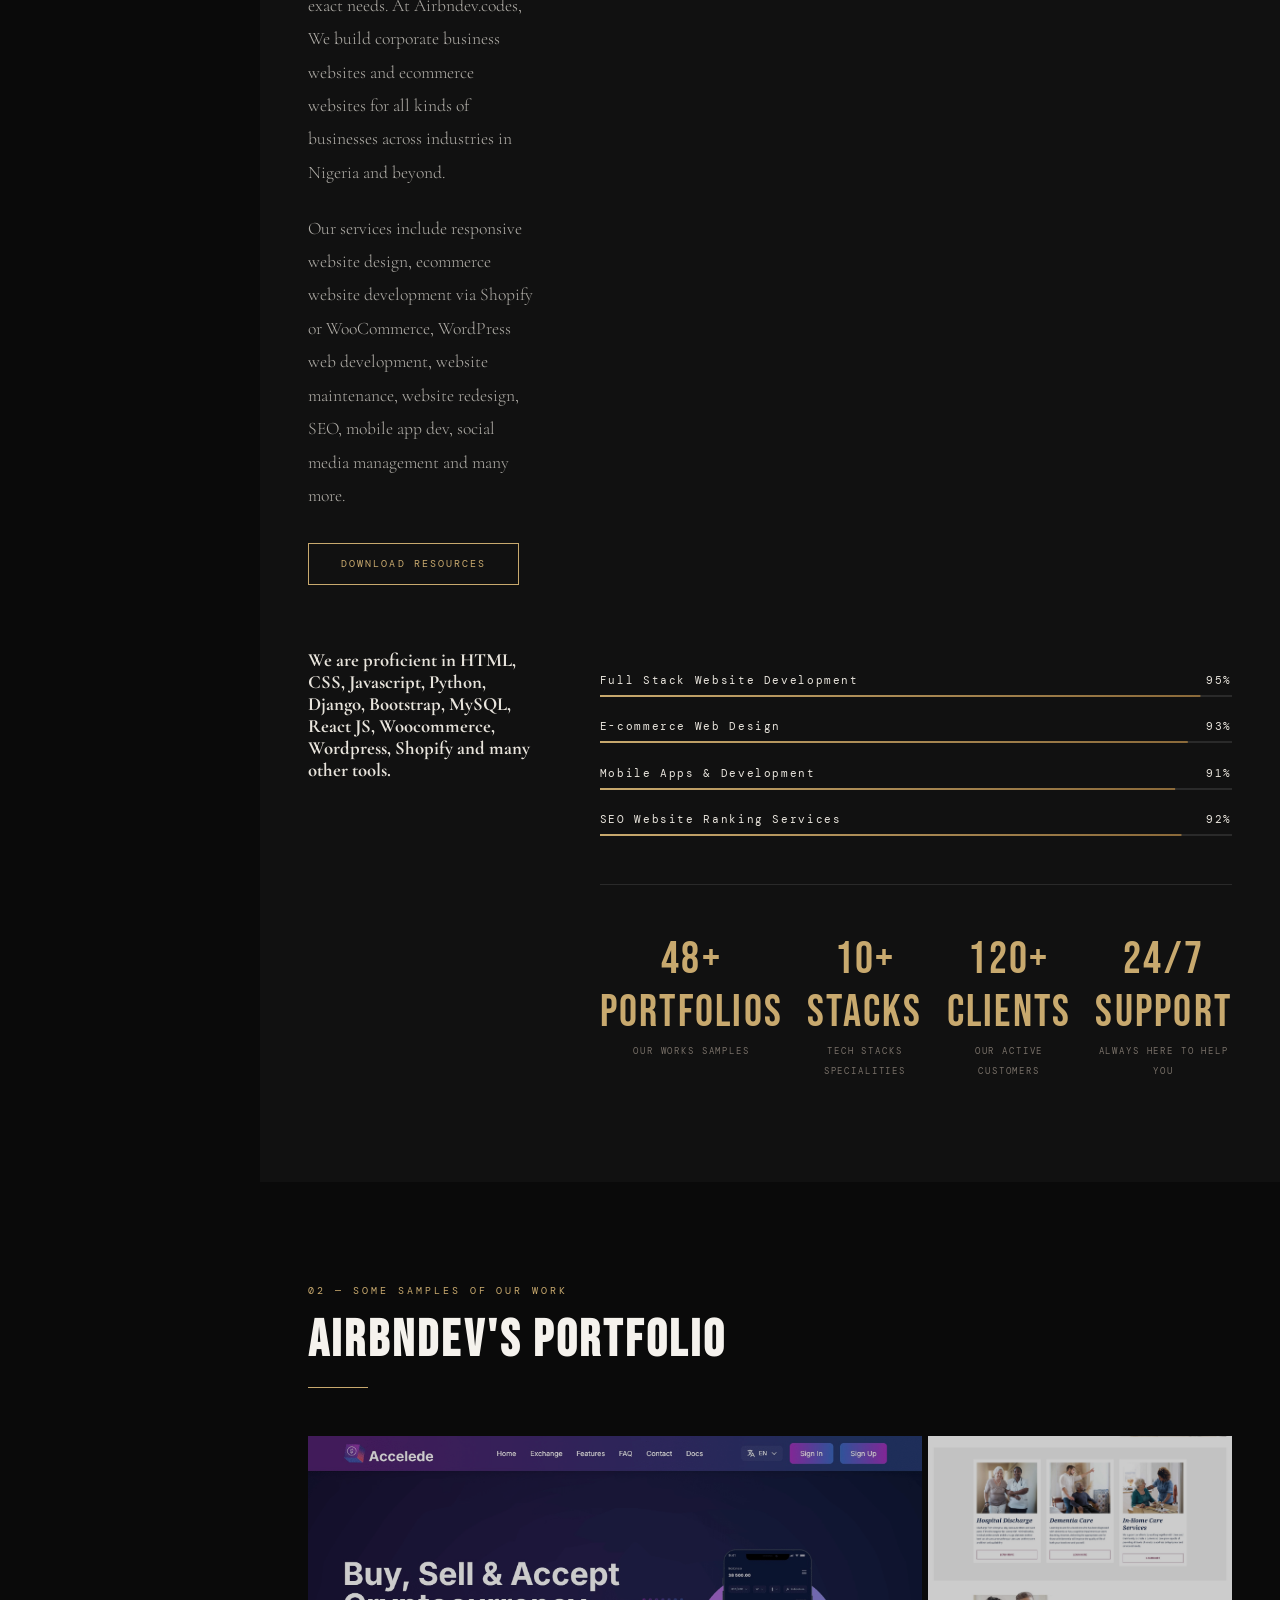
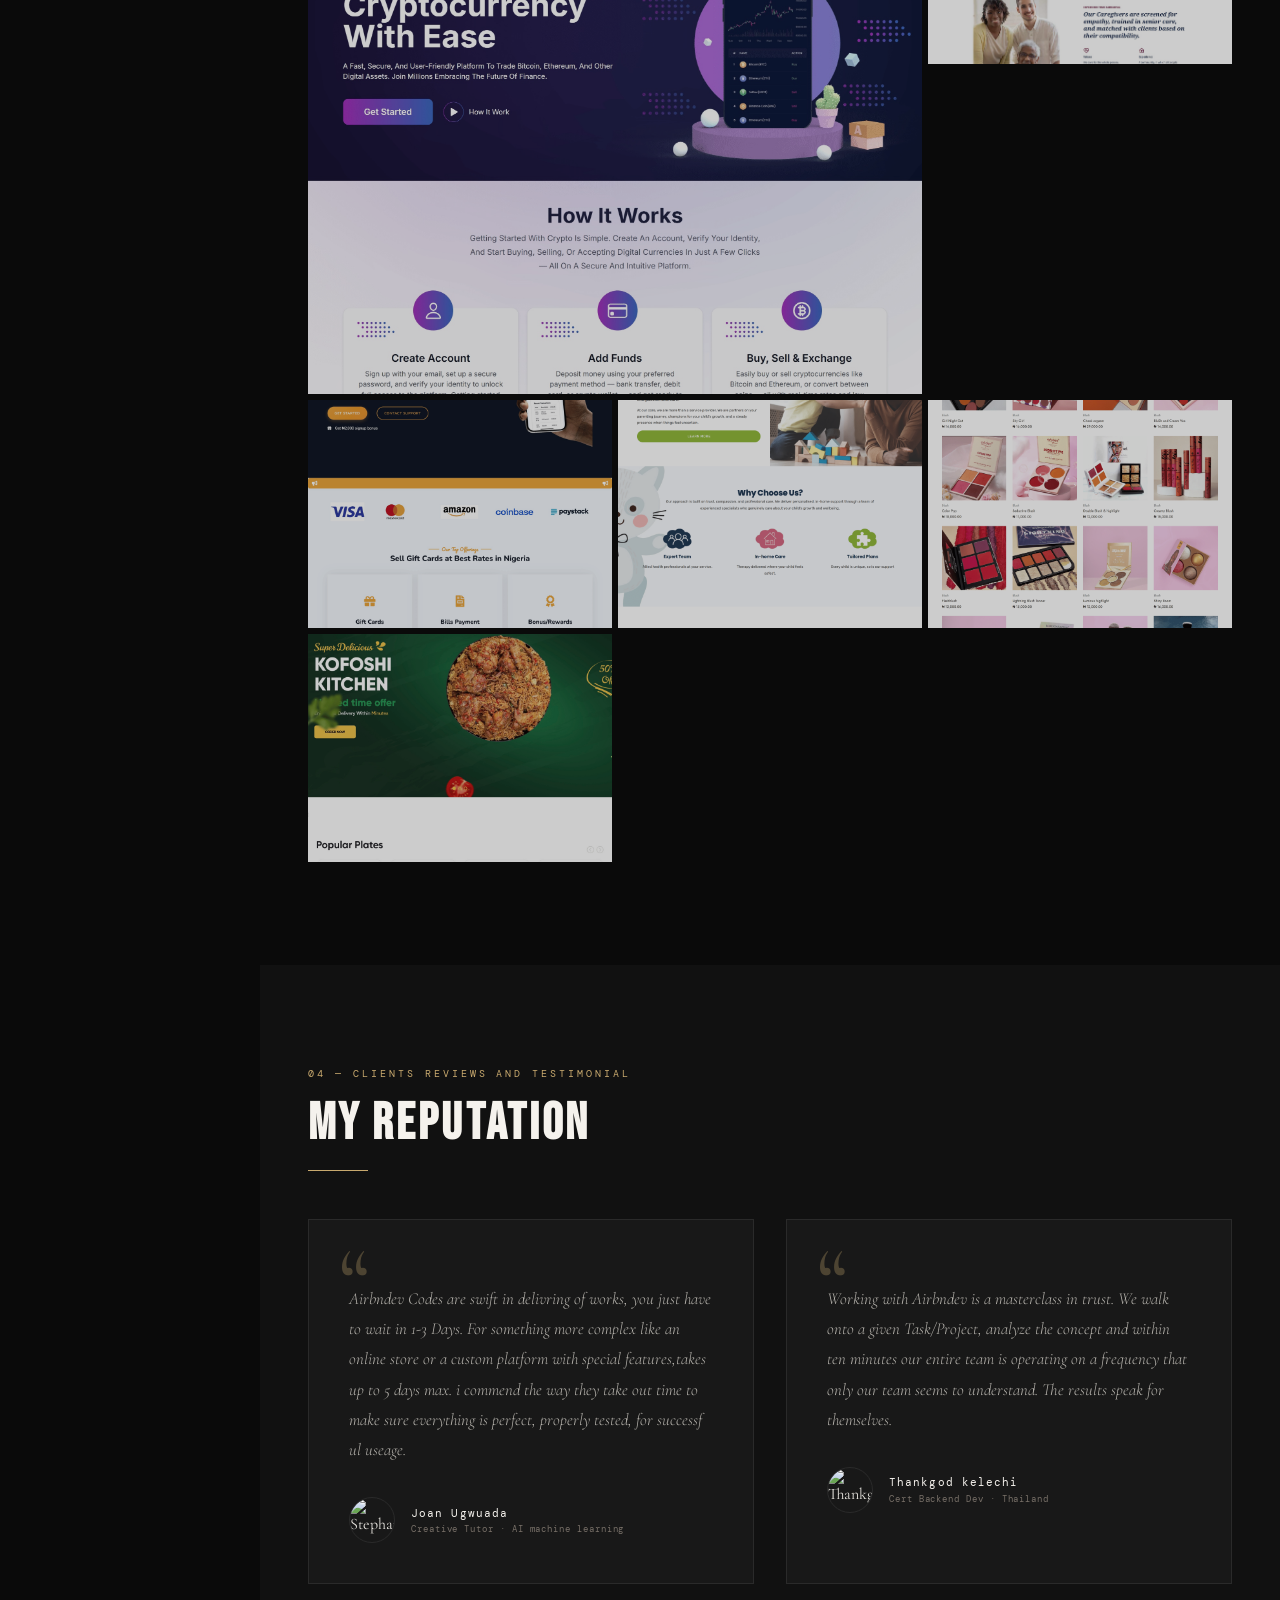
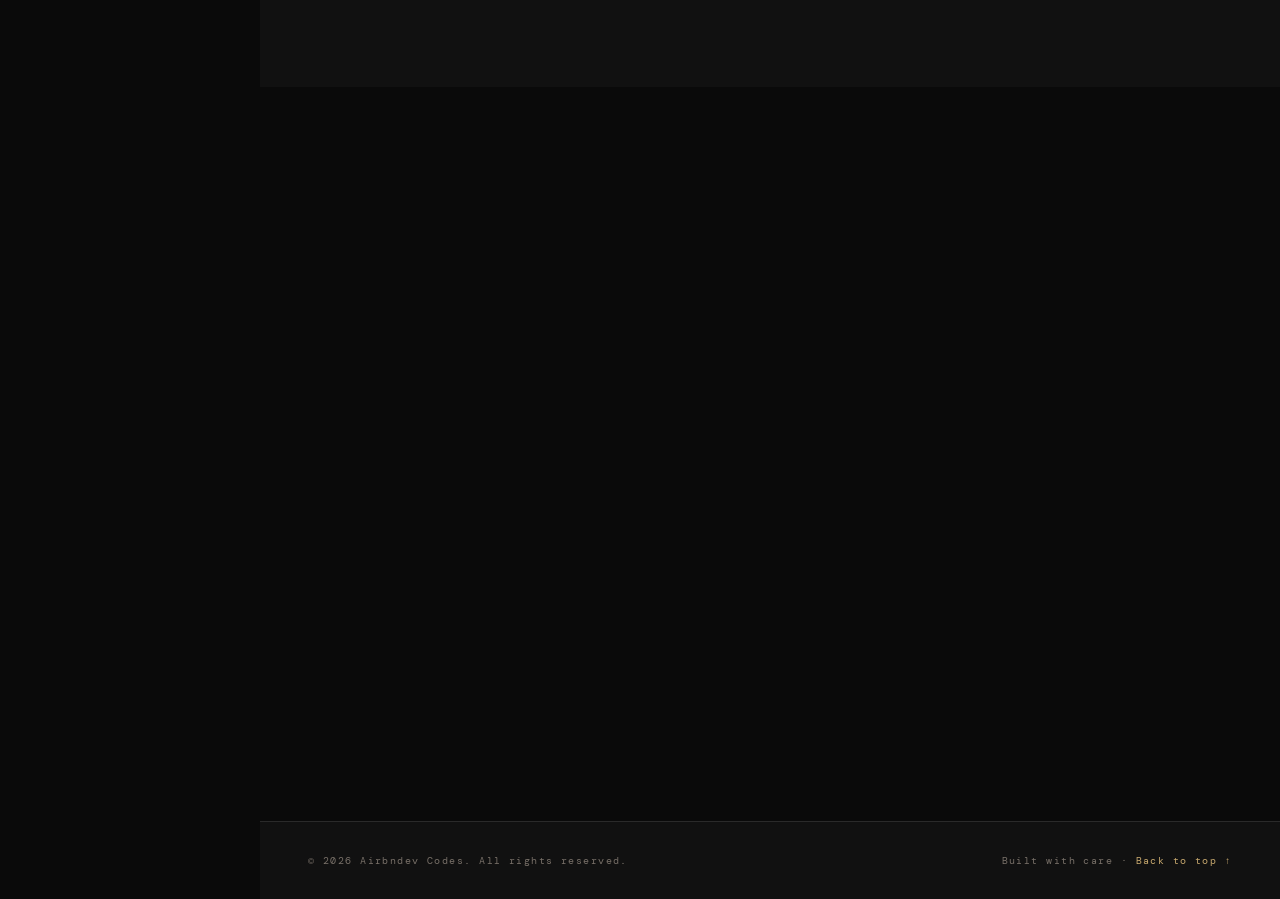
==== commit 70fdcdf2: "Update index.html Added portfolios images" ====
--- a/index.html
+++ b/index.html
@@ -60,7 +60,7 @@
     <!-- HERO -->
     <section id="home">
       <div class="hero-bg"></div>
-      <img class="hero-img" src="coding2.jpeg" alt="airbndev hero" />
+      <img class="hero-img" src="IMG_7776.jpeg" alt="airbndev hero" />
       <div class="hero-text">
         <div class="hero-eyebrow">Open for collaborations<br>
           Fullstack Web solutions & development</div>
@@ -154,27 +154,27 @@
   </div>
   <div class="photo-grid reveal">
     <div class="photo-item">
-      <img src="accelede.jpeg" alt="accelede" />
+      <img src="IMG_7777.jpeg" alt="accelede" />
       <div class="photo-overlay"><span class="photo-tag">Crypto Trading Web Design· 2025</span></div>
     </div>
     <div class="photo-item">
-      <img src="photography.png" alt="Wizzypro" />
+      <img src="IMG_7780.jpeg" alt="Homecare" />
       <div class="photo-overlay"><span class="photo-tag">Photography Web Design · 2025</span></div>
     </div>
     <div class="photo-item">
-      <img src="owodex.jpeg" alt="Owodex" />
+      <img src="IMG_7778.jpeg" alt="Owodex" />
       <div class="photo-overlay"><span class="photo-tag">Gift Card Trading App· 2026</span></div>
     </div>
     <div class="photo-item">
-      <img src="NGO.png" alt="ngo" />
+      <img src="IMG_7782.png" alt="ngo" />
       <div class="photo-overlay"><span class="photo-tag">NGO website</span></div>
     </div>
     <div class="photo-item">
-      <img src="beautystore.png" alt="ecommerce" />
+      <img src="IMG_7779.png" alt="ecommerce" />
       <div class="photo-overlay"><span class="photo-tag">E-Commerce Web Design 2026</span></div>
     </div>
     <div class="photo-item">
-      <img src="food.jpeg" alt="fooddelivery" />
+      <img src="IMG_7781.jpeg" alt="fooddelivery" />
       <div class="photo-overlay"><span class="photo-tag">Food Order & Delivery Web Design</span></div>
     </div>
   </div>
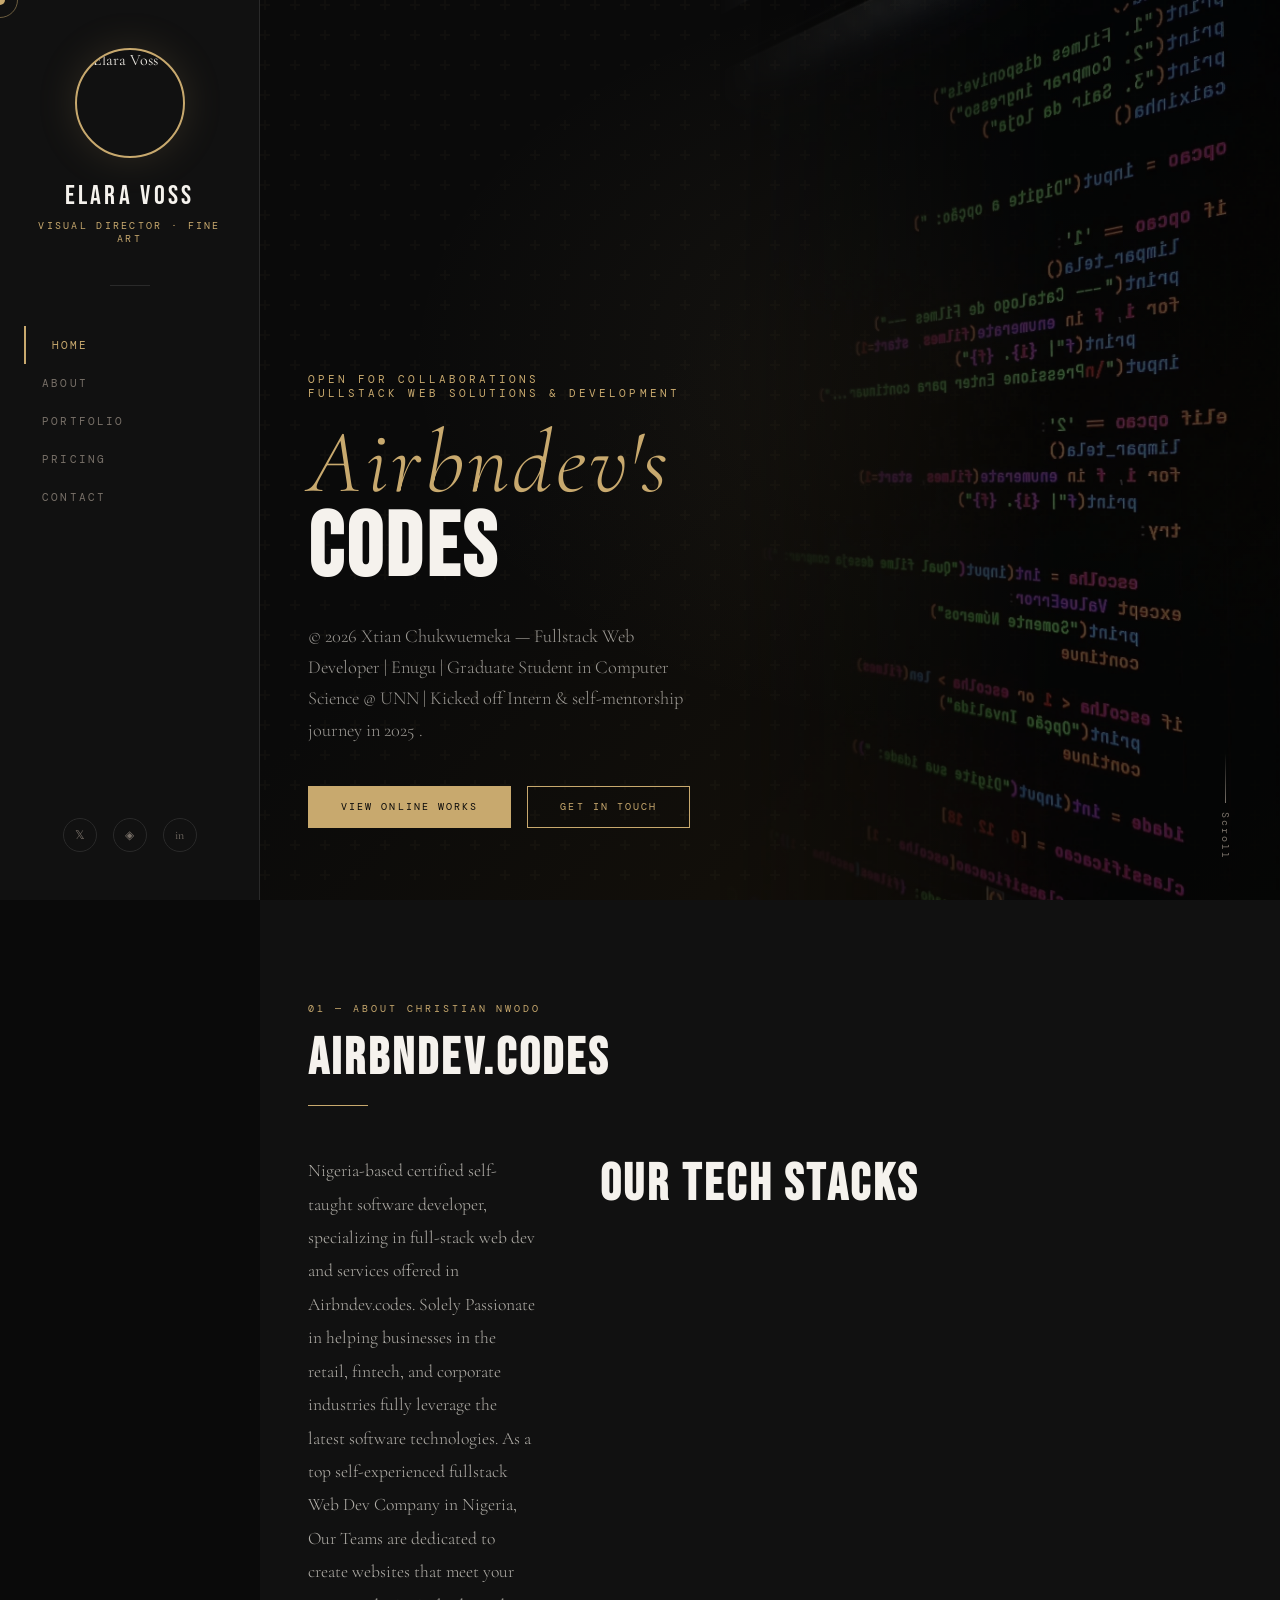
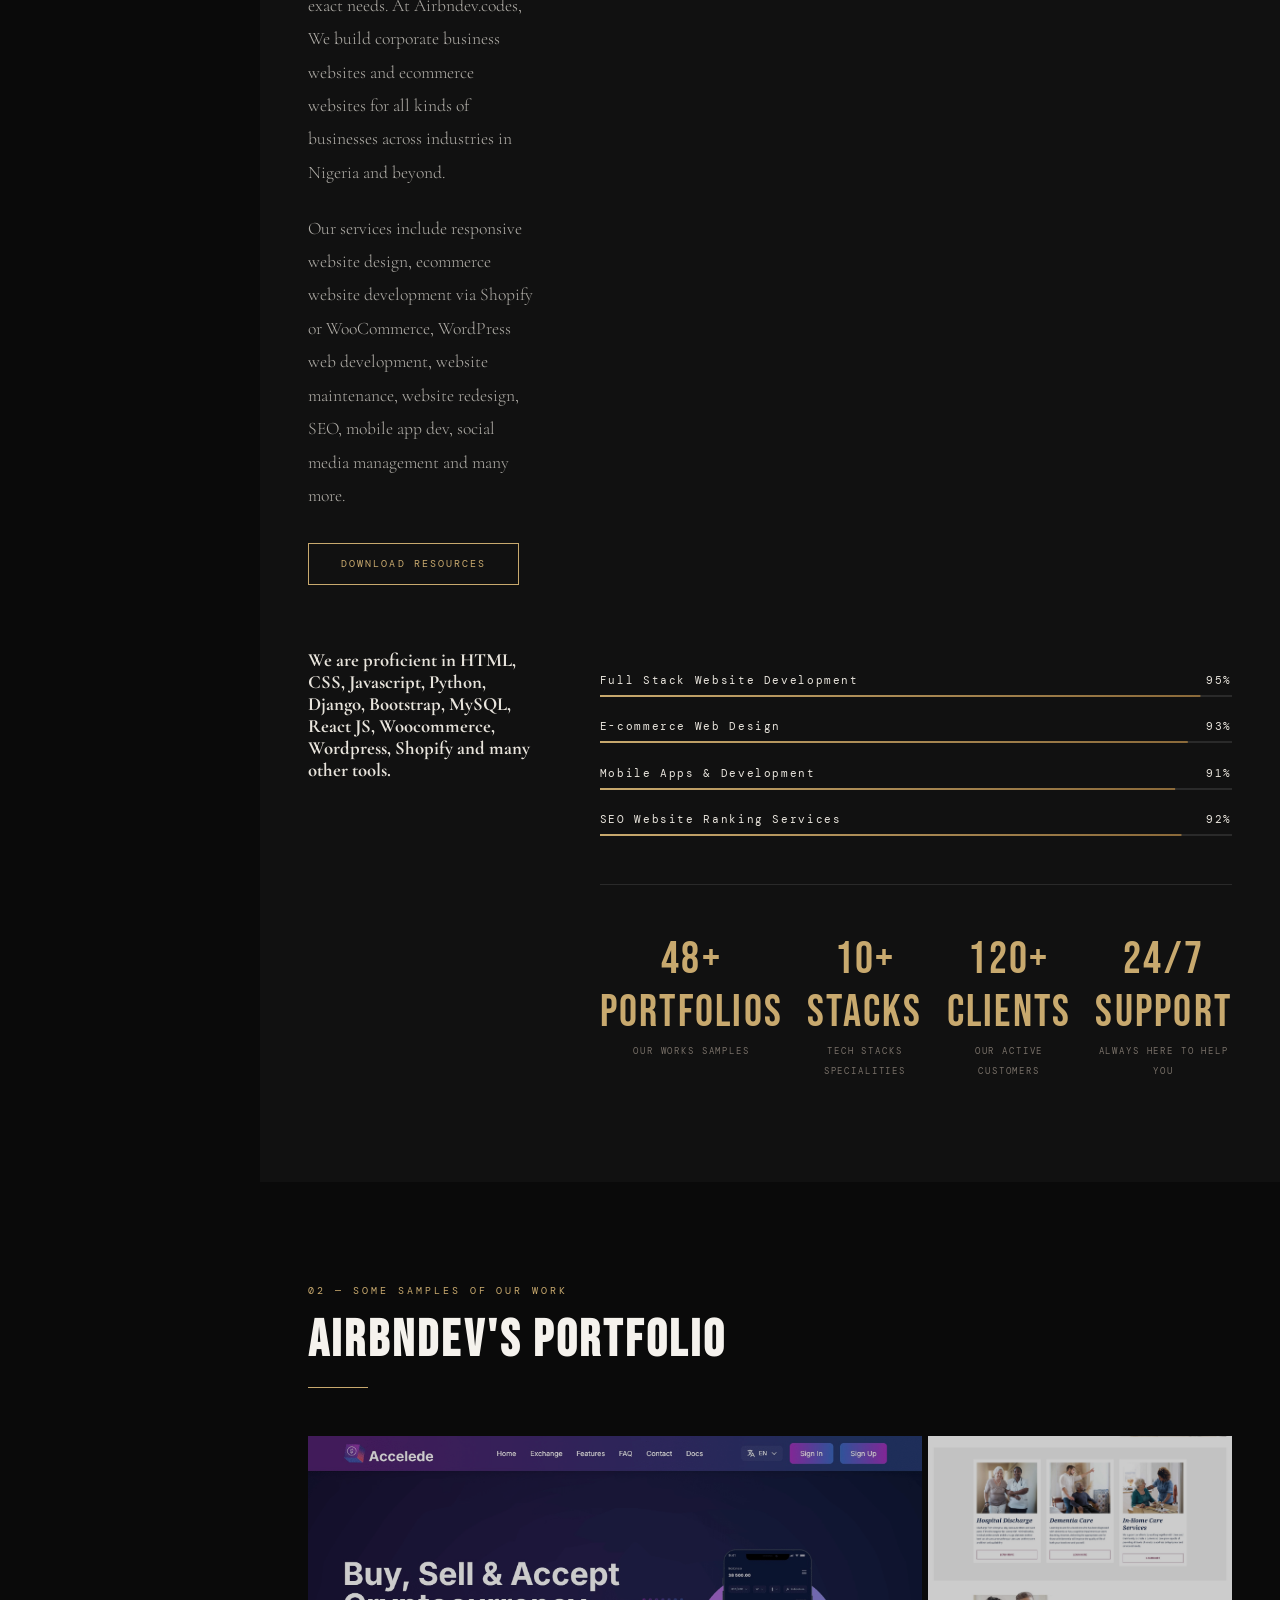
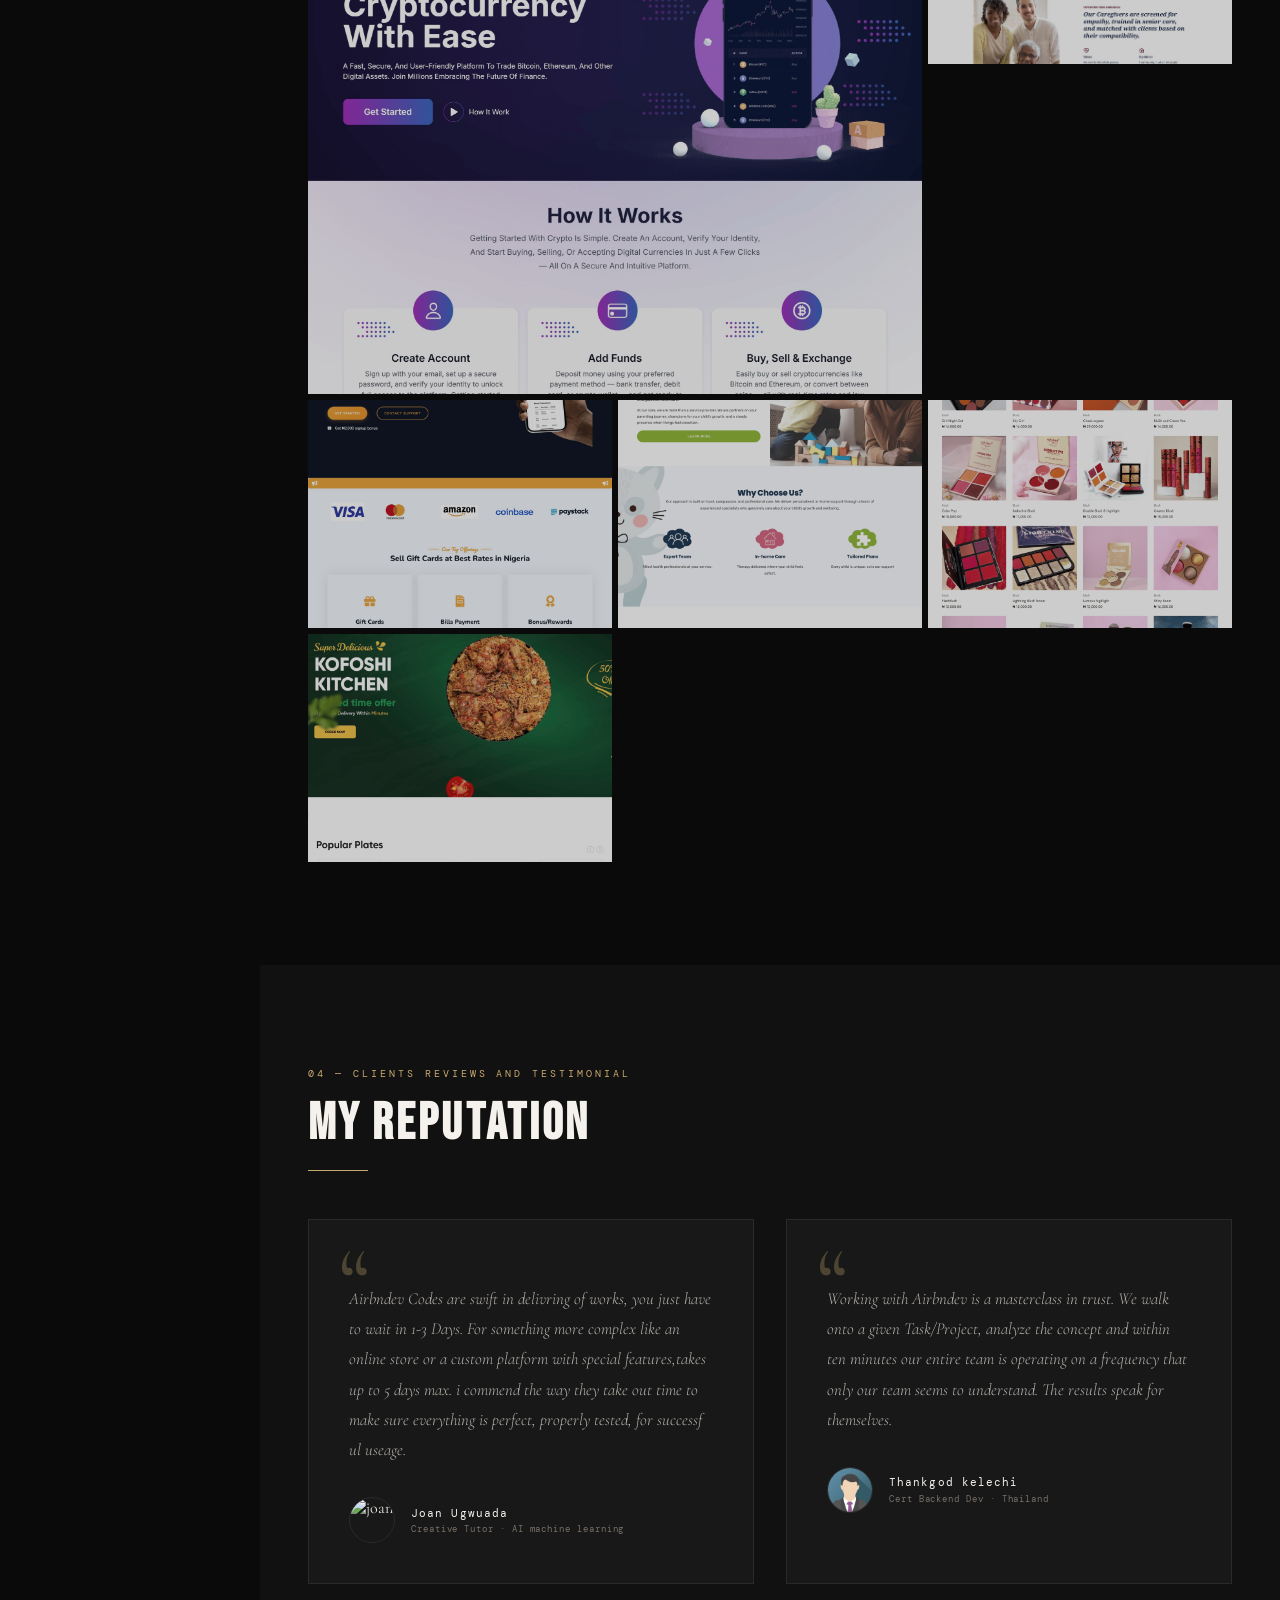
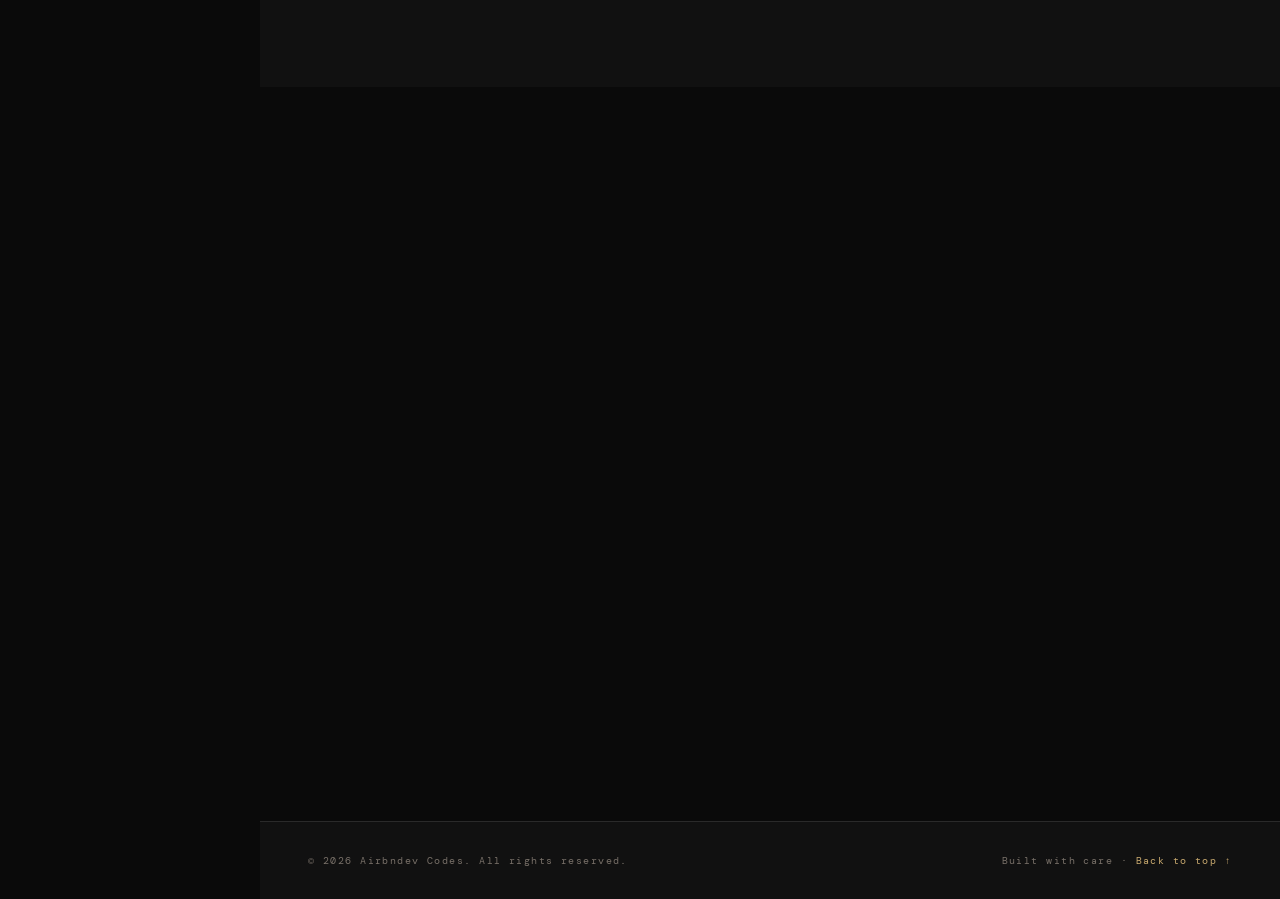
==== commit 51ccb1b2: "Update index.html" ====
--- a/index.html
+++ b/index.html
@@ -60,7 +60,7 @@
     <!-- HERO -->
     <section id="home">
       <div class="hero-bg"></div>
-      <img class="hero-img" src="IMG_7776.jpeg" alt="airbndev hero" />
+      <img class="hero-img" src="IMG_7776.jpeg" alt="coding" />
       <div class="hero-text">
         <div class="hero-eyebrow">Open for collaborations<br>
           Fullstack Web solutions & development</div>
@@ -242,7 +242,7 @@
     <div class="testi-card">
       <p class="testi-text">Airbndev Codes are swift in delivring of works, you just have to wait in 1-3 Days. For something more complex like an online store or a custom platform with special features,takes up to 5 days max. i commend the way they take out time to make sure everything is perfect, properly tested, for successf ul useage.</p>
       <div class="testi-author">
-        <img class="testi-avatar" src="stephanie.png" alt="Stephanie" />
+        <img class="testi-avatar" src="IMG_7755.png.png" alt="joan" />
         <div>
           <div class="testi-name">Joan Ugwuada</div>
           <div class="testi-role">Creative Tutor · AI machine learning</div>
@@ -252,7 +252,7 @@
     <div class="testi-card">
       <p class="testi-text">Working with Airbndev is a masterclass in trust. We walk onto a given Task/Project, analyze the concept and within ten minutes our entire team is operating on a frequency that only our team seems to understand. The results speak for themselves.</p>
       <div class="testi-author">
-        <img class="testi-avatar" src="kelechi.png" alt="Thankgod" />
+        <img class="testi-avatar" src="IMG_7755.png" alt="Thankgod" />
         <div>
           <div class="testi-name">Thankgod kelechi</div>
           <div class="testi-role">Cert Backend Dev · Thailand</div>
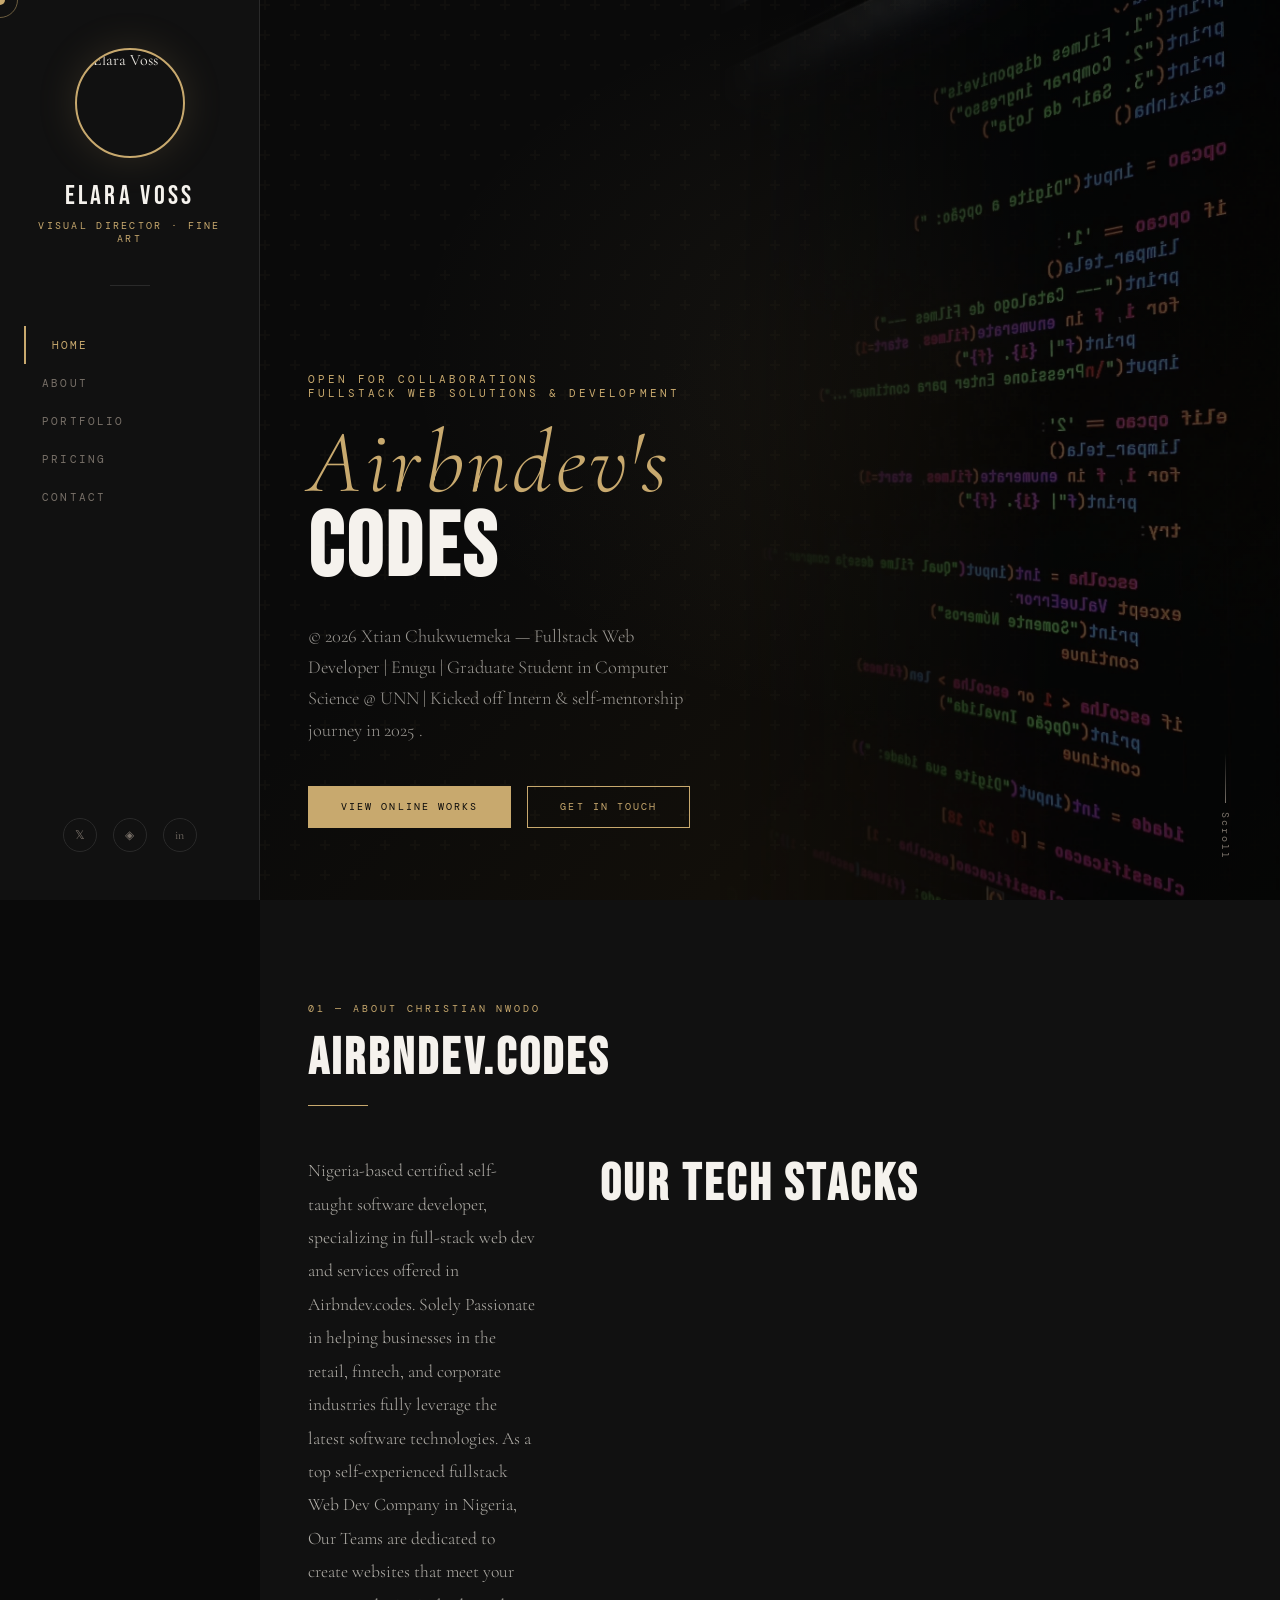
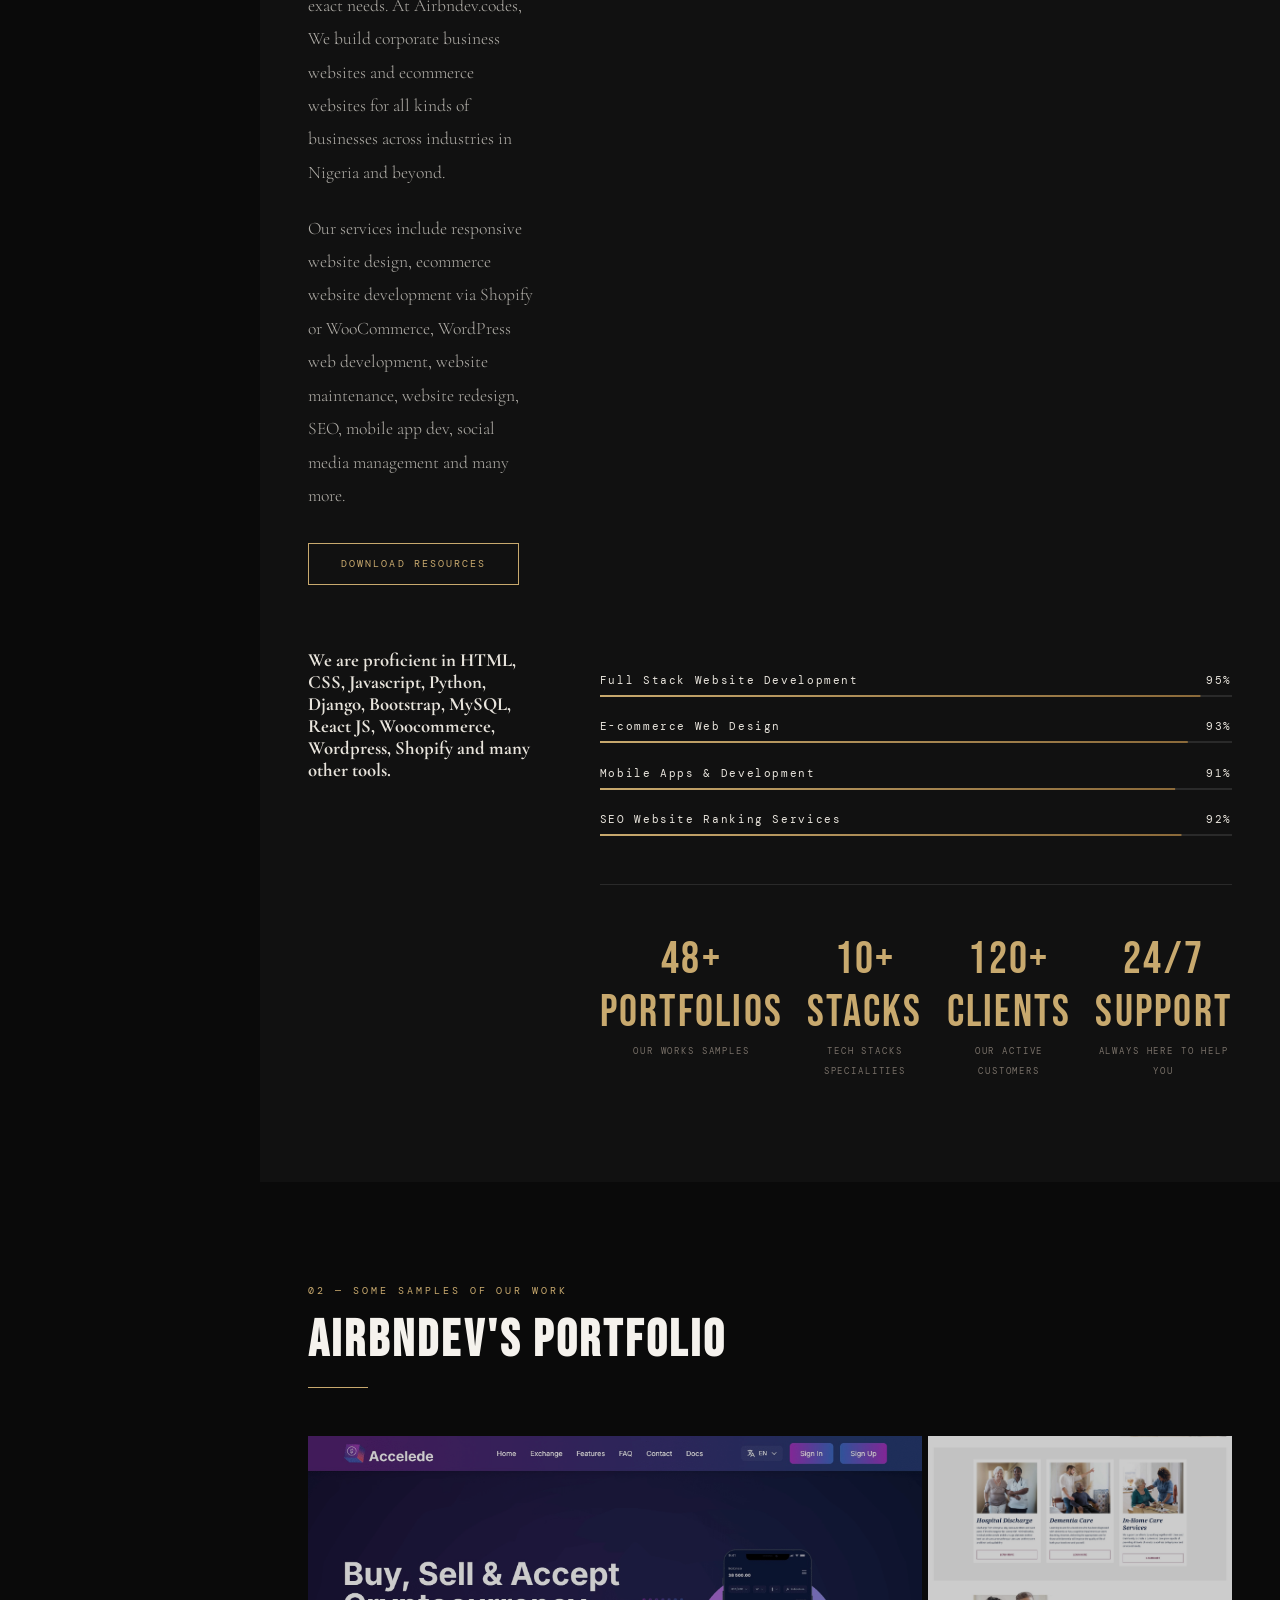
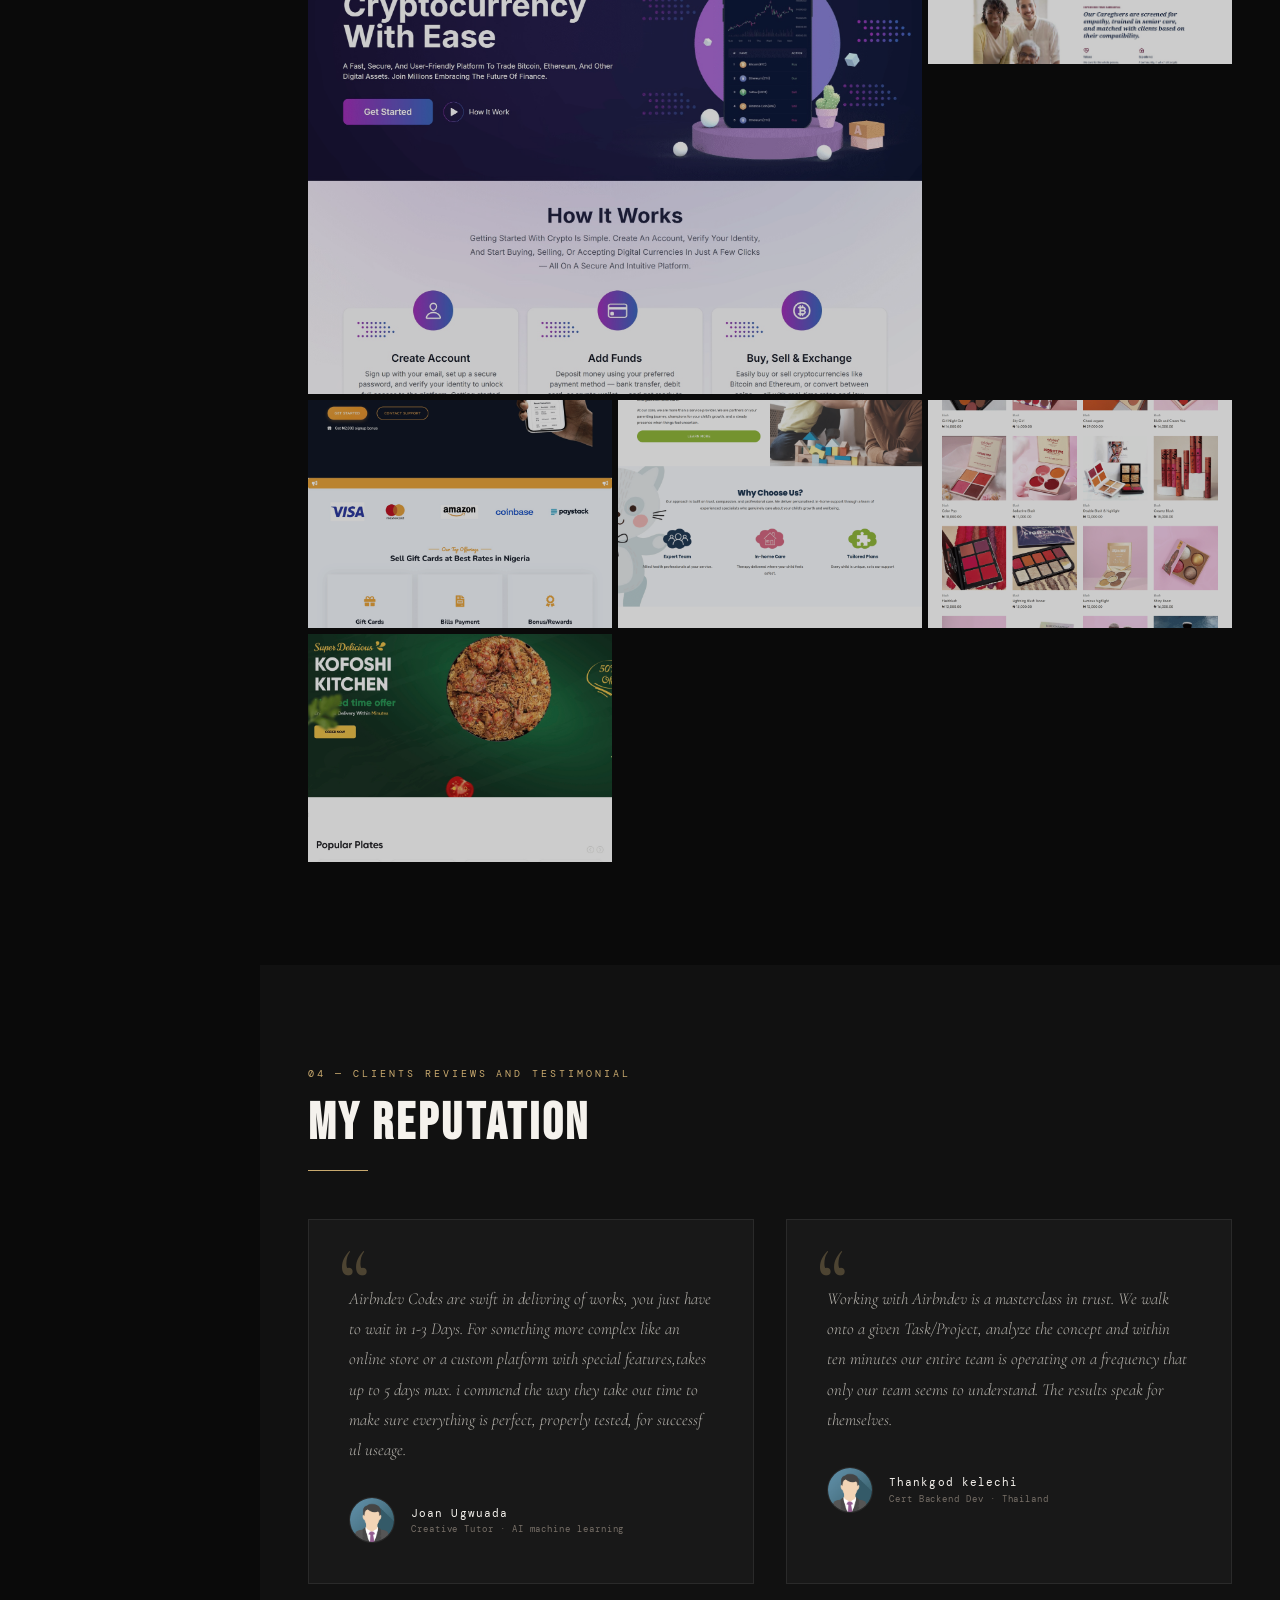
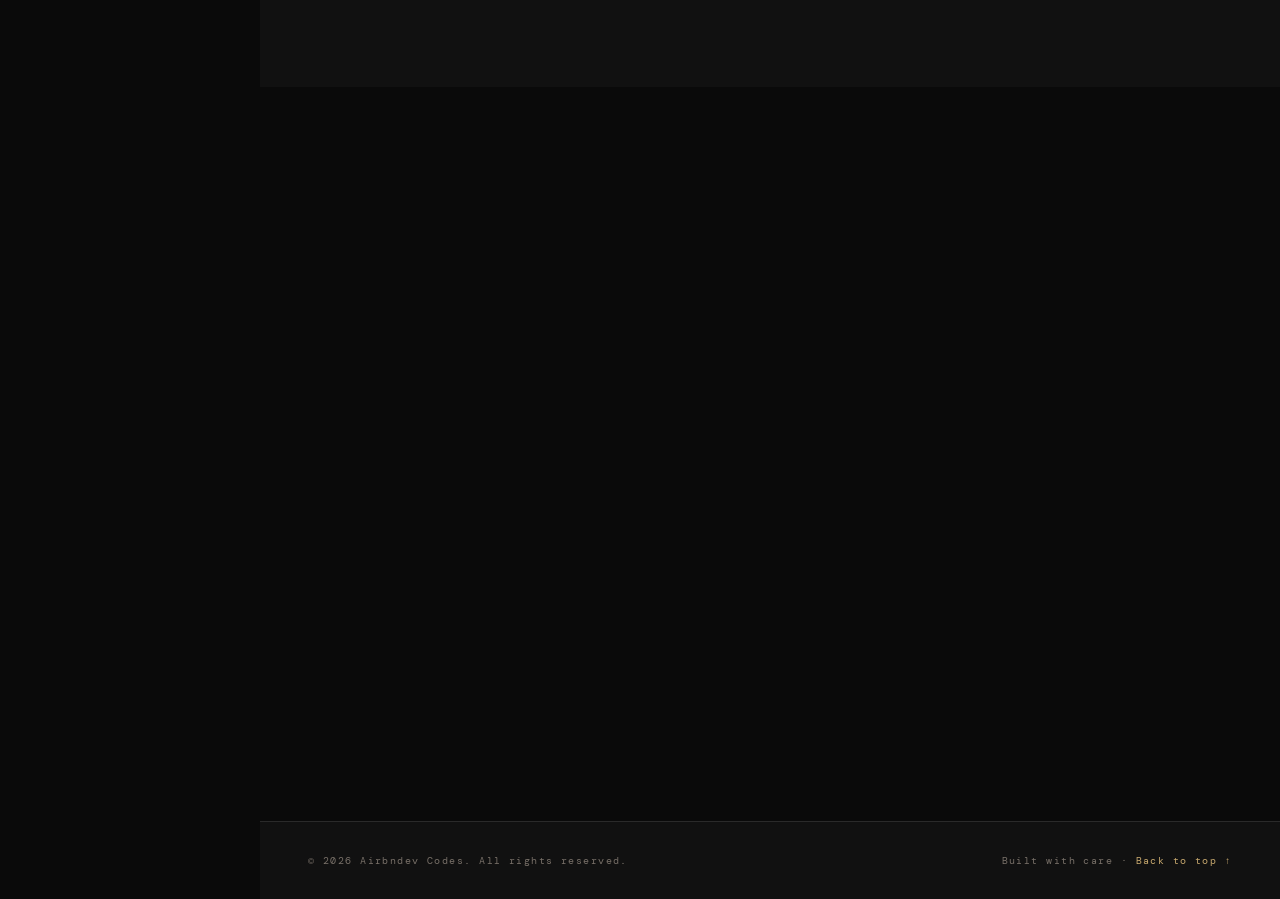
==== commit 480c09fc: "Update index.html" ====
--- a/index.html
+++ b/index.html
@@ -242,7 +242,7 @@
     <div class="testi-card">
       <p class="testi-text">Airbndev Codes are swift in delivring of works, you just have to wait in 1-3 Days. For something more complex like an online store or a custom platform with special features,takes up to 5 days max. i commend the way they take out time to make sure everything is perfect, properly tested, for successf ul useage.</p>
       <div class="testi-author">
-        <img class="testi-avatar" src="IMG_7755.png.png" alt="joan" />
+        <img class="testi-avatar" src="IMG_7755.png" alt="joan" />
         <div>
           <div class="testi-name">Joan Ugwuada</div>
           <div class="testi-role">Creative Tutor · AI machine learning</div>
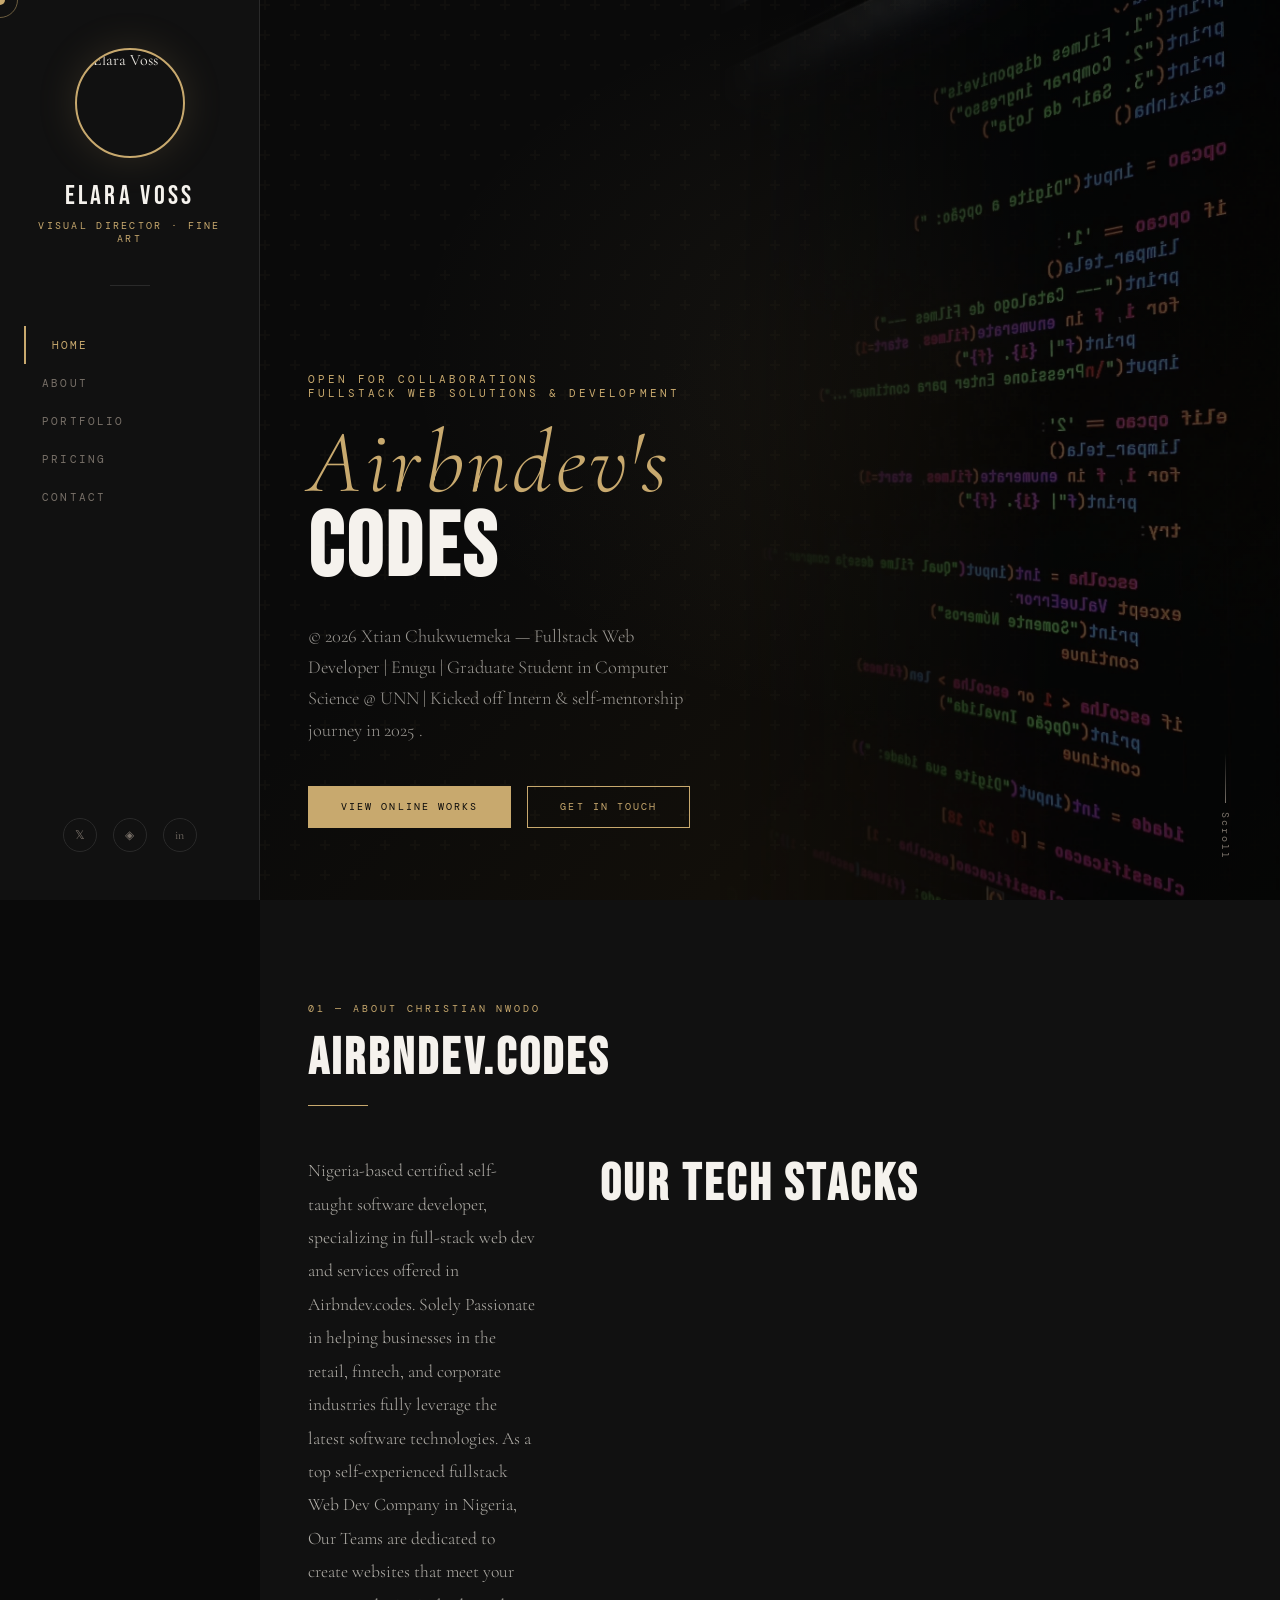
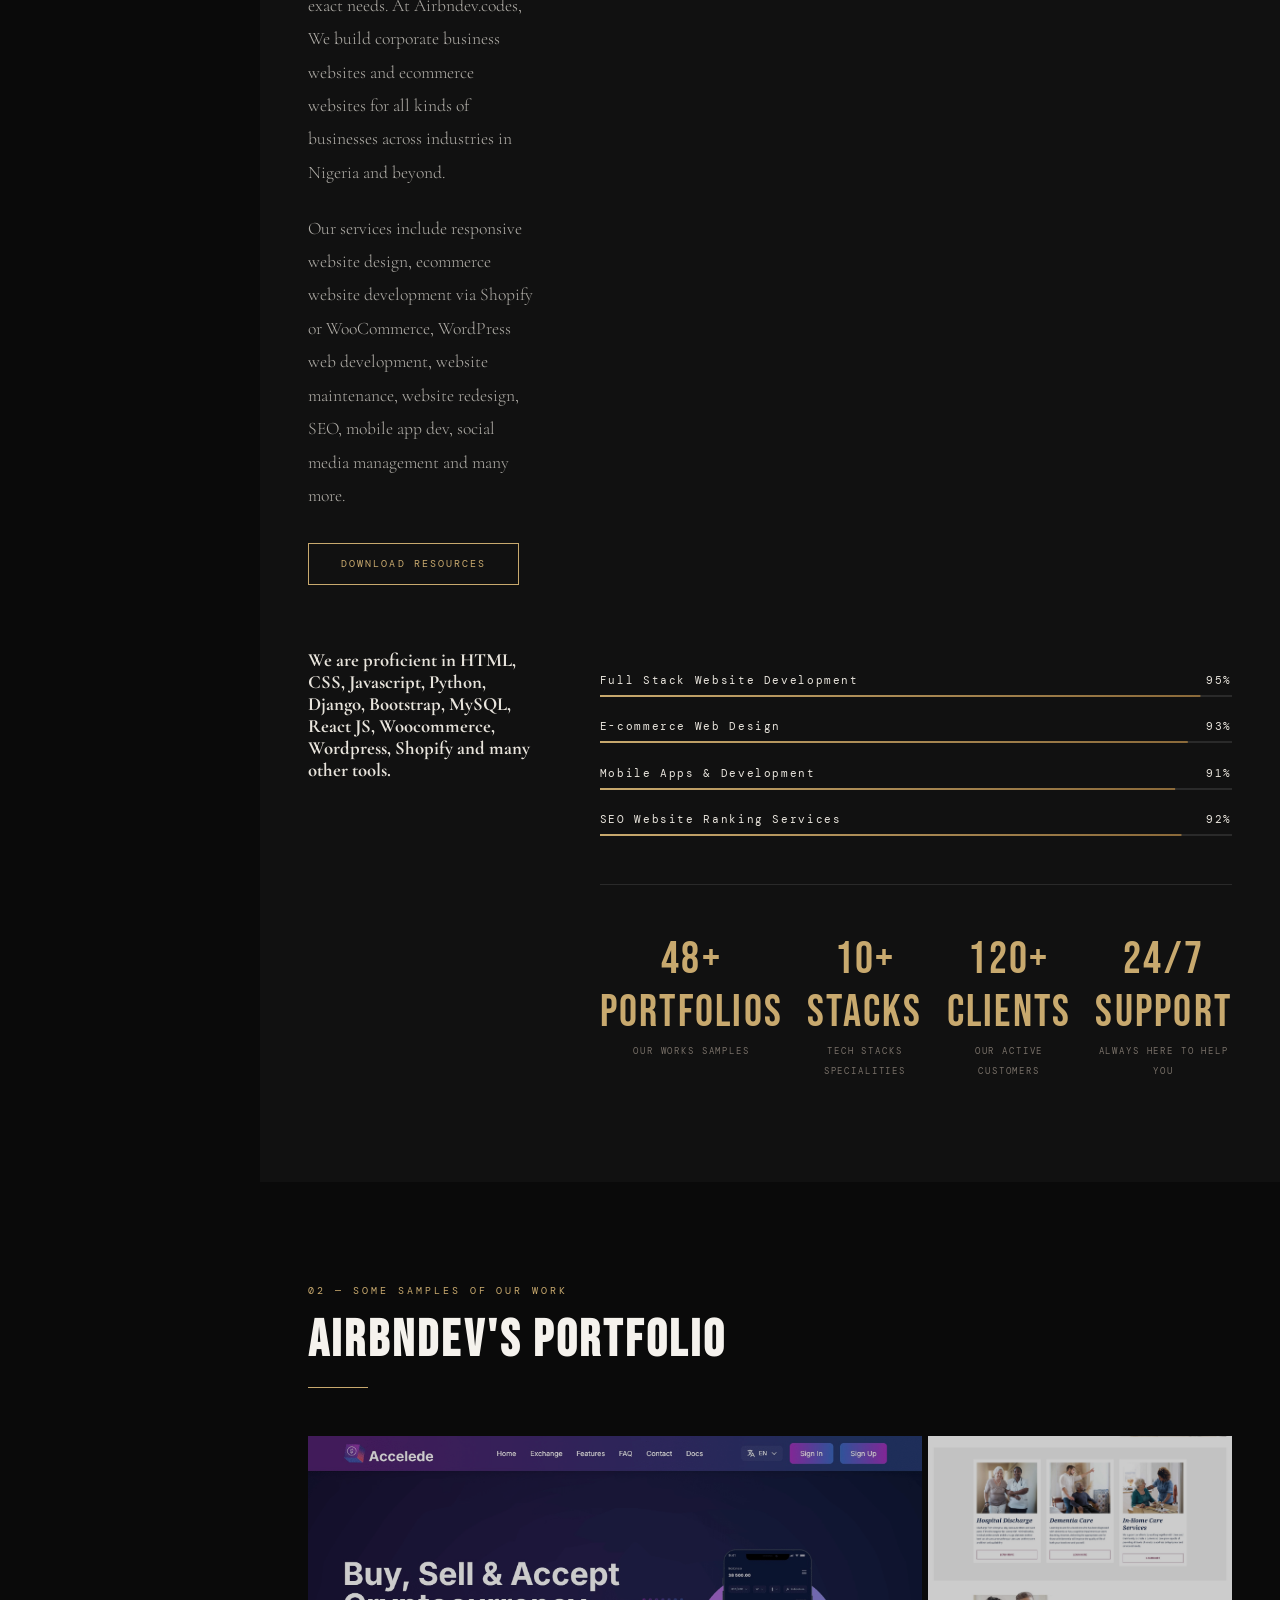
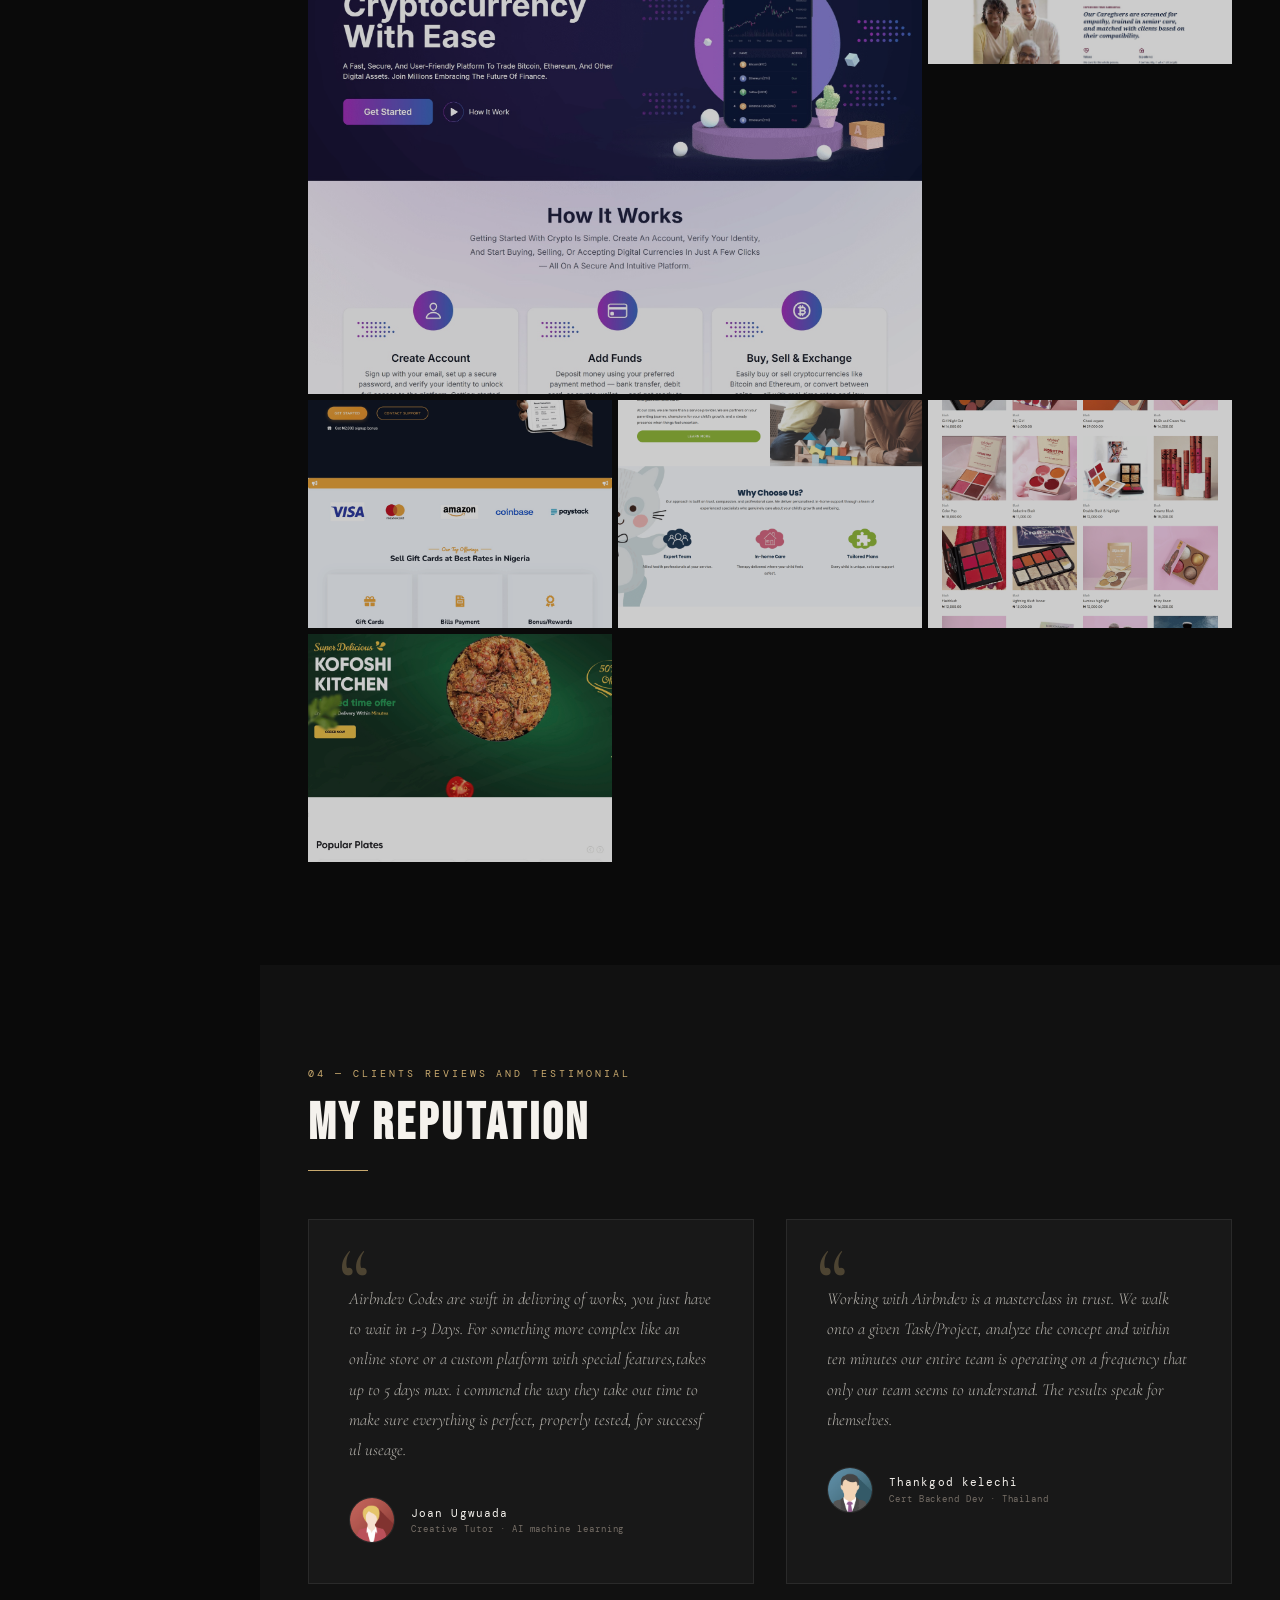
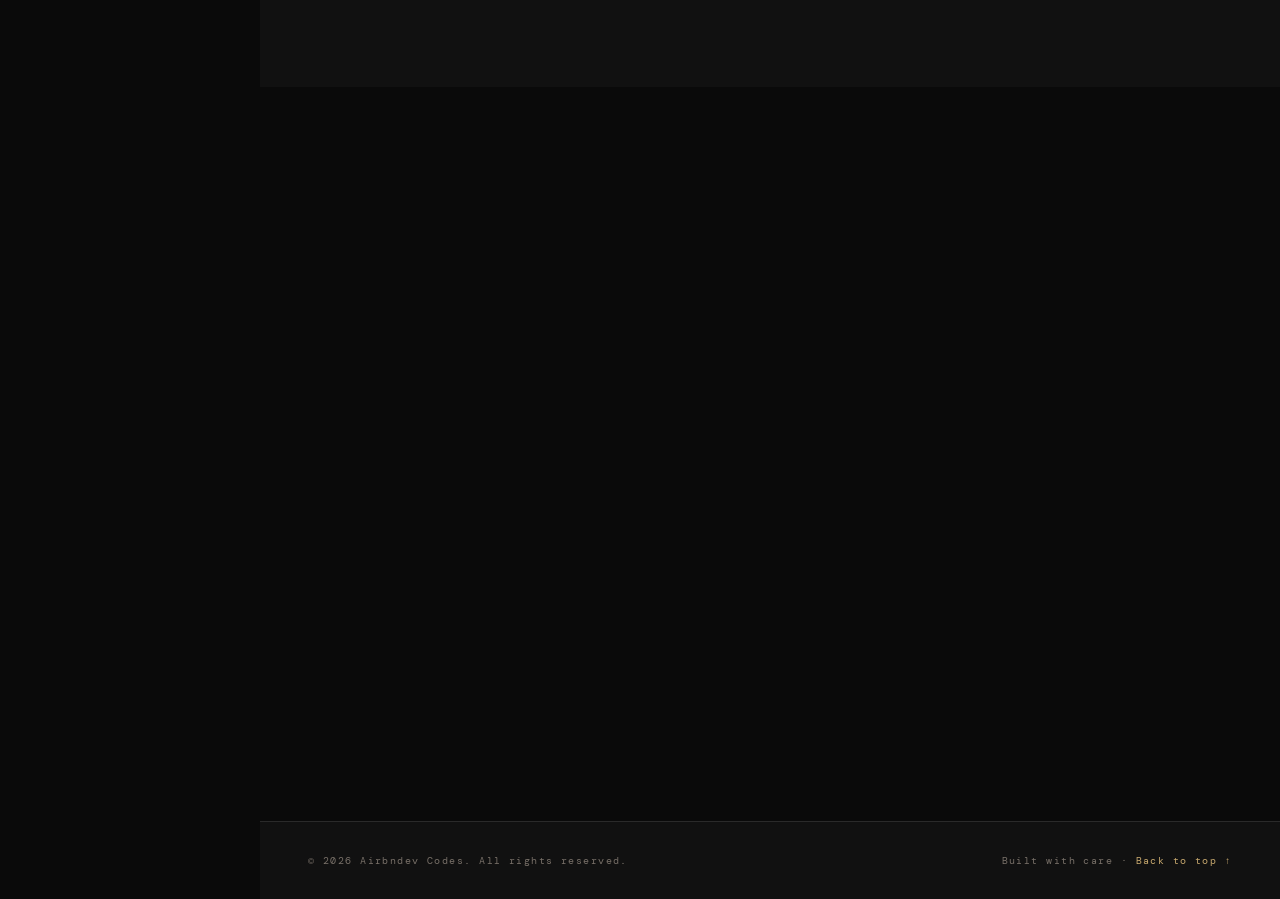
==== commit 34b97c6f: "Update index.html" ====
--- a/index.html
+++ b/index.html
@@ -242,7 +242,7 @@
     <div class="testi-card">
       <p class="testi-text">Airbndev Codes are swift in delivring of works, you just have to wait in 1-3 Days. For something more complex like an online store or a custom platform with special features,takes up to 5 days max. i commend the way they take out time to make sure everything is perfect, properly tested, for successf ul useage.</p>
       <div class="testi-author">
-        <img class="testi-avatar" src="IMG_7755.png" alt="joan" />
+        <img class="testi-avatar" src="IMG_7753.png" alt="joan" />
         <div>
           <div class="testi-name">Joan Ugwuada</div>
           <div class="testi-role">Creative Tutor · AI machine learning</div>
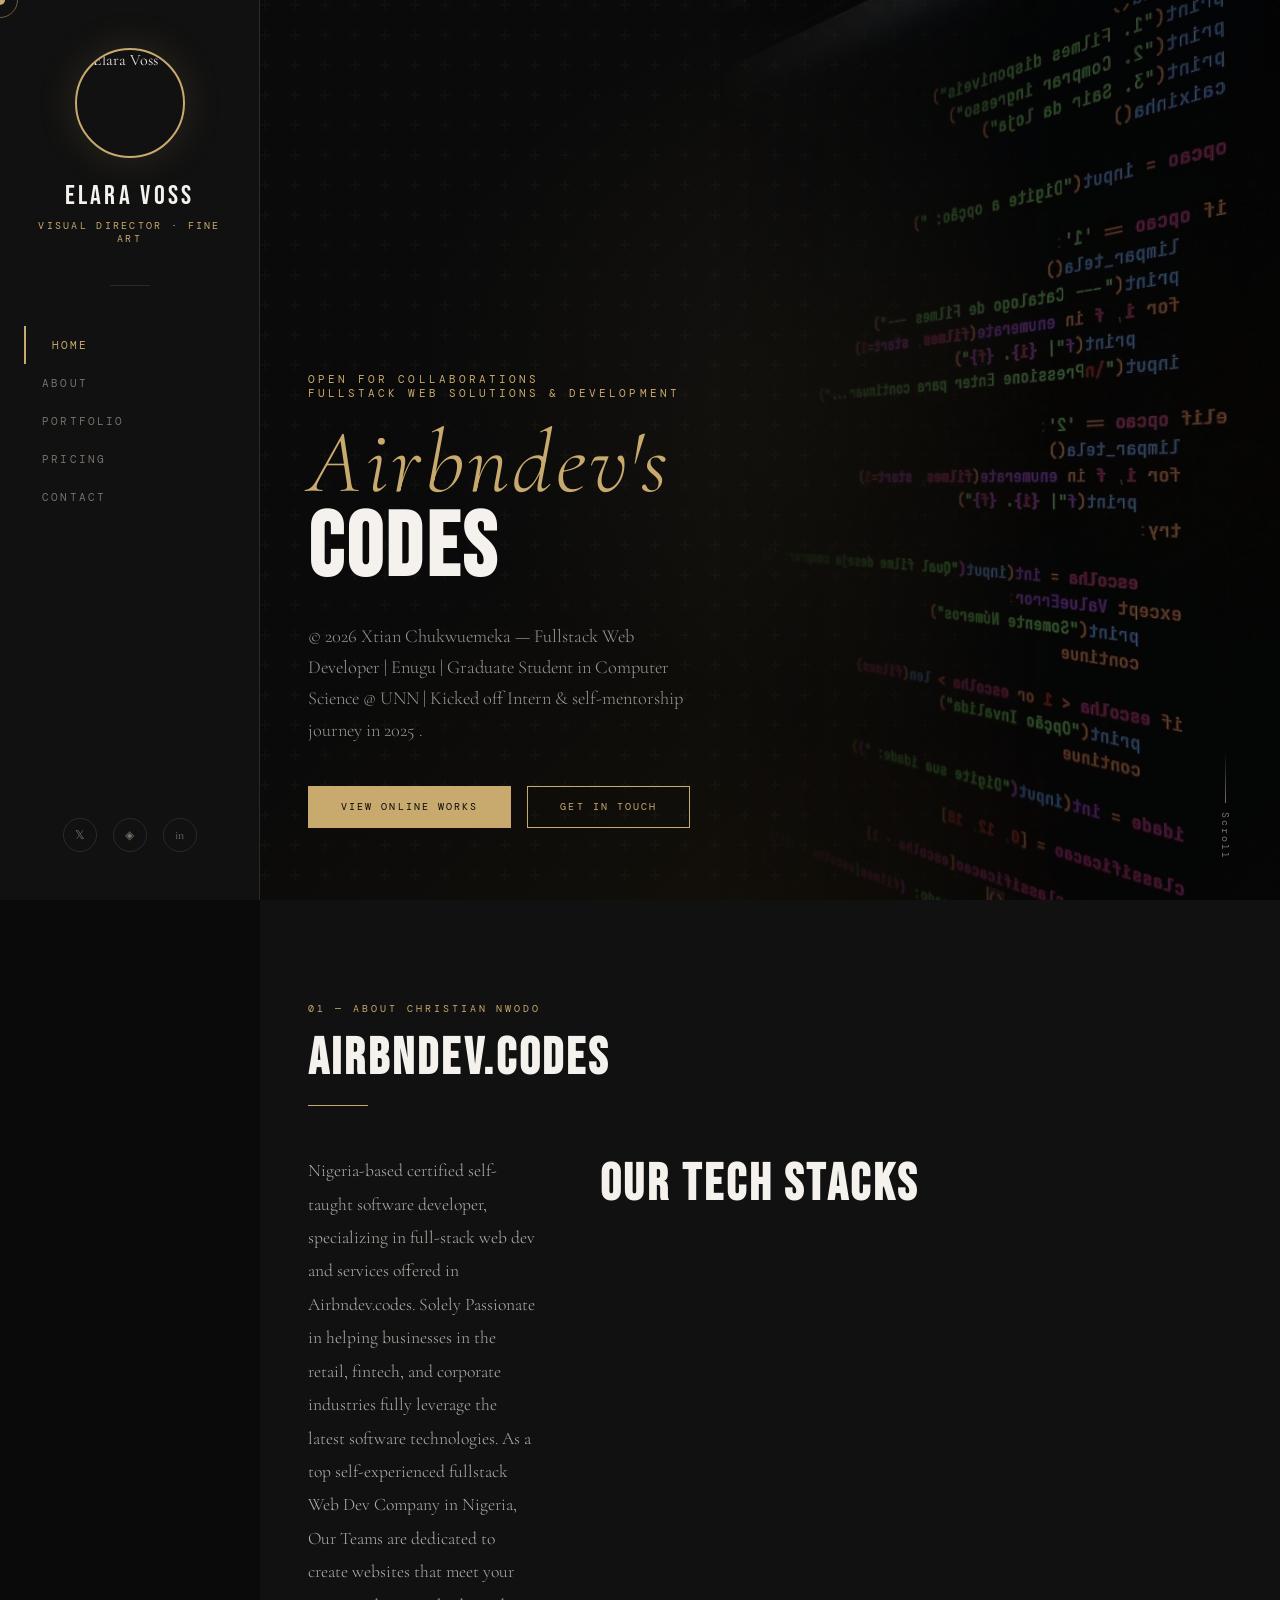
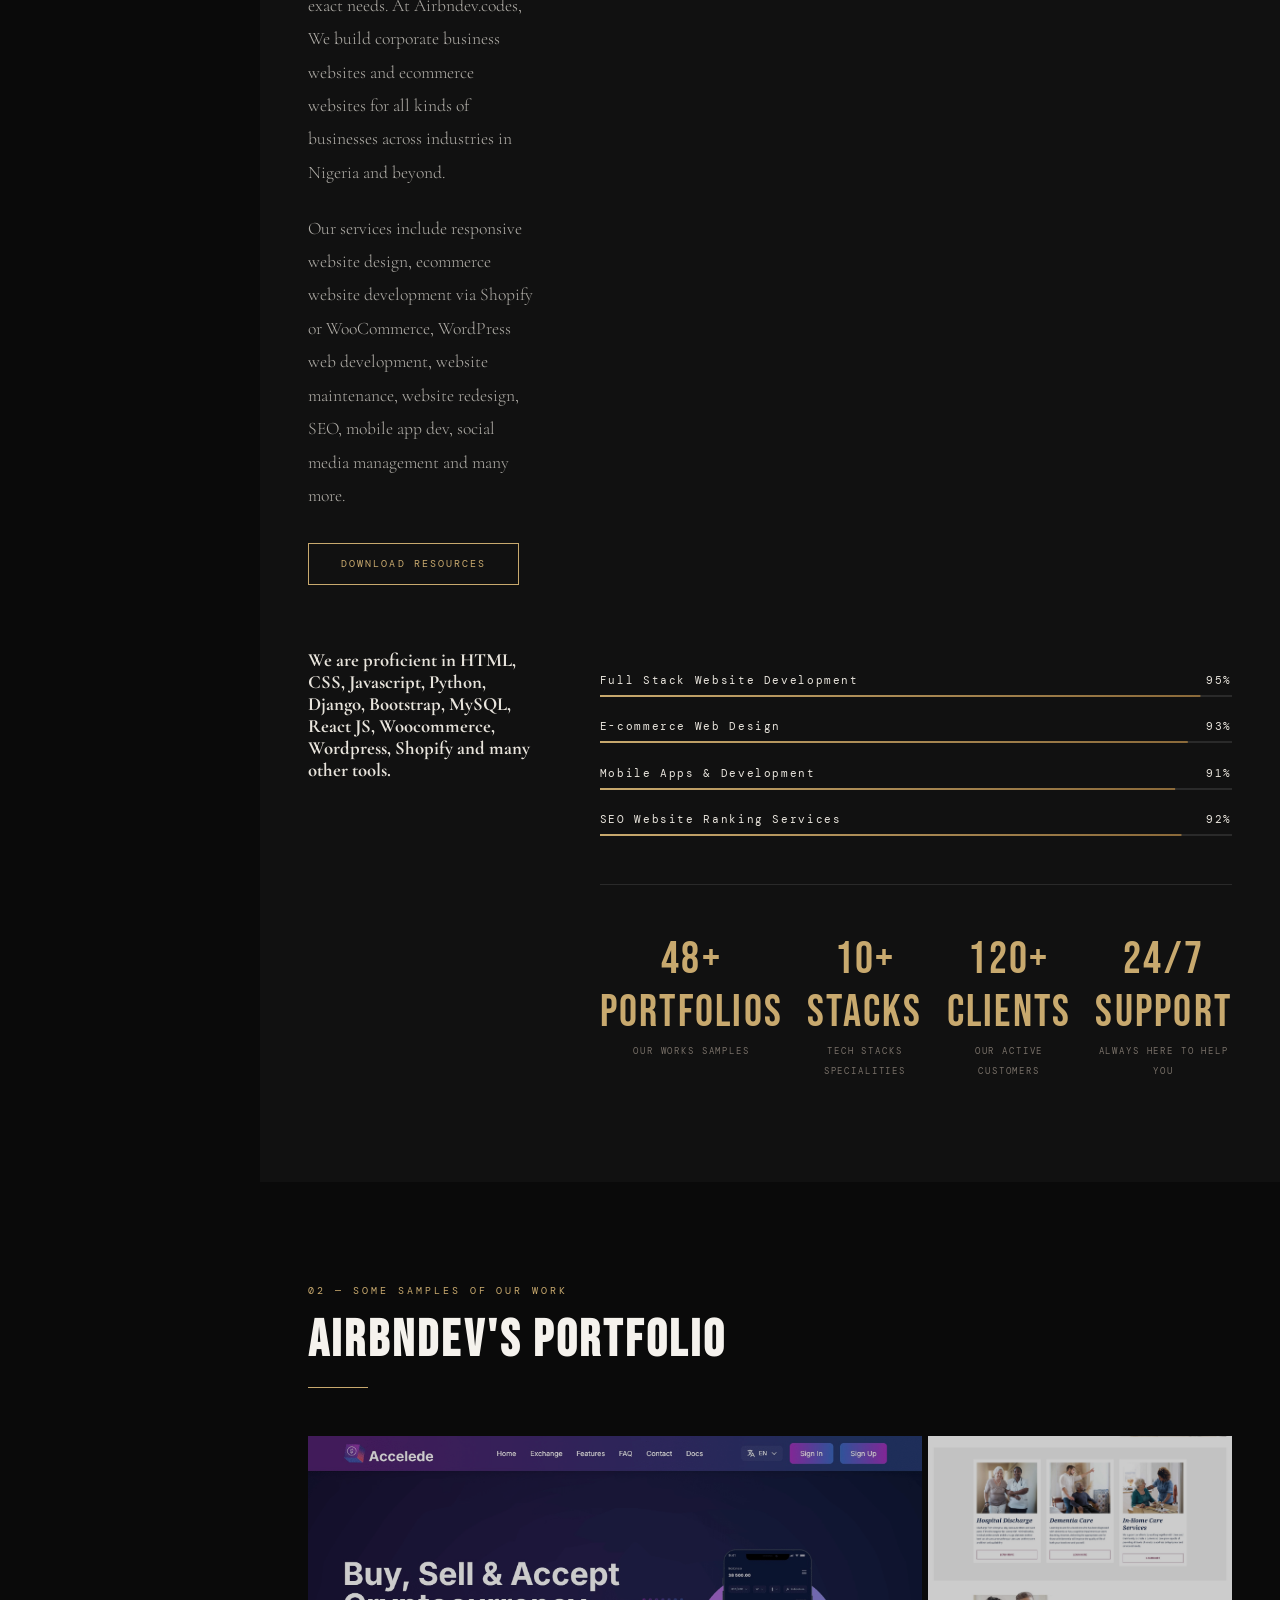
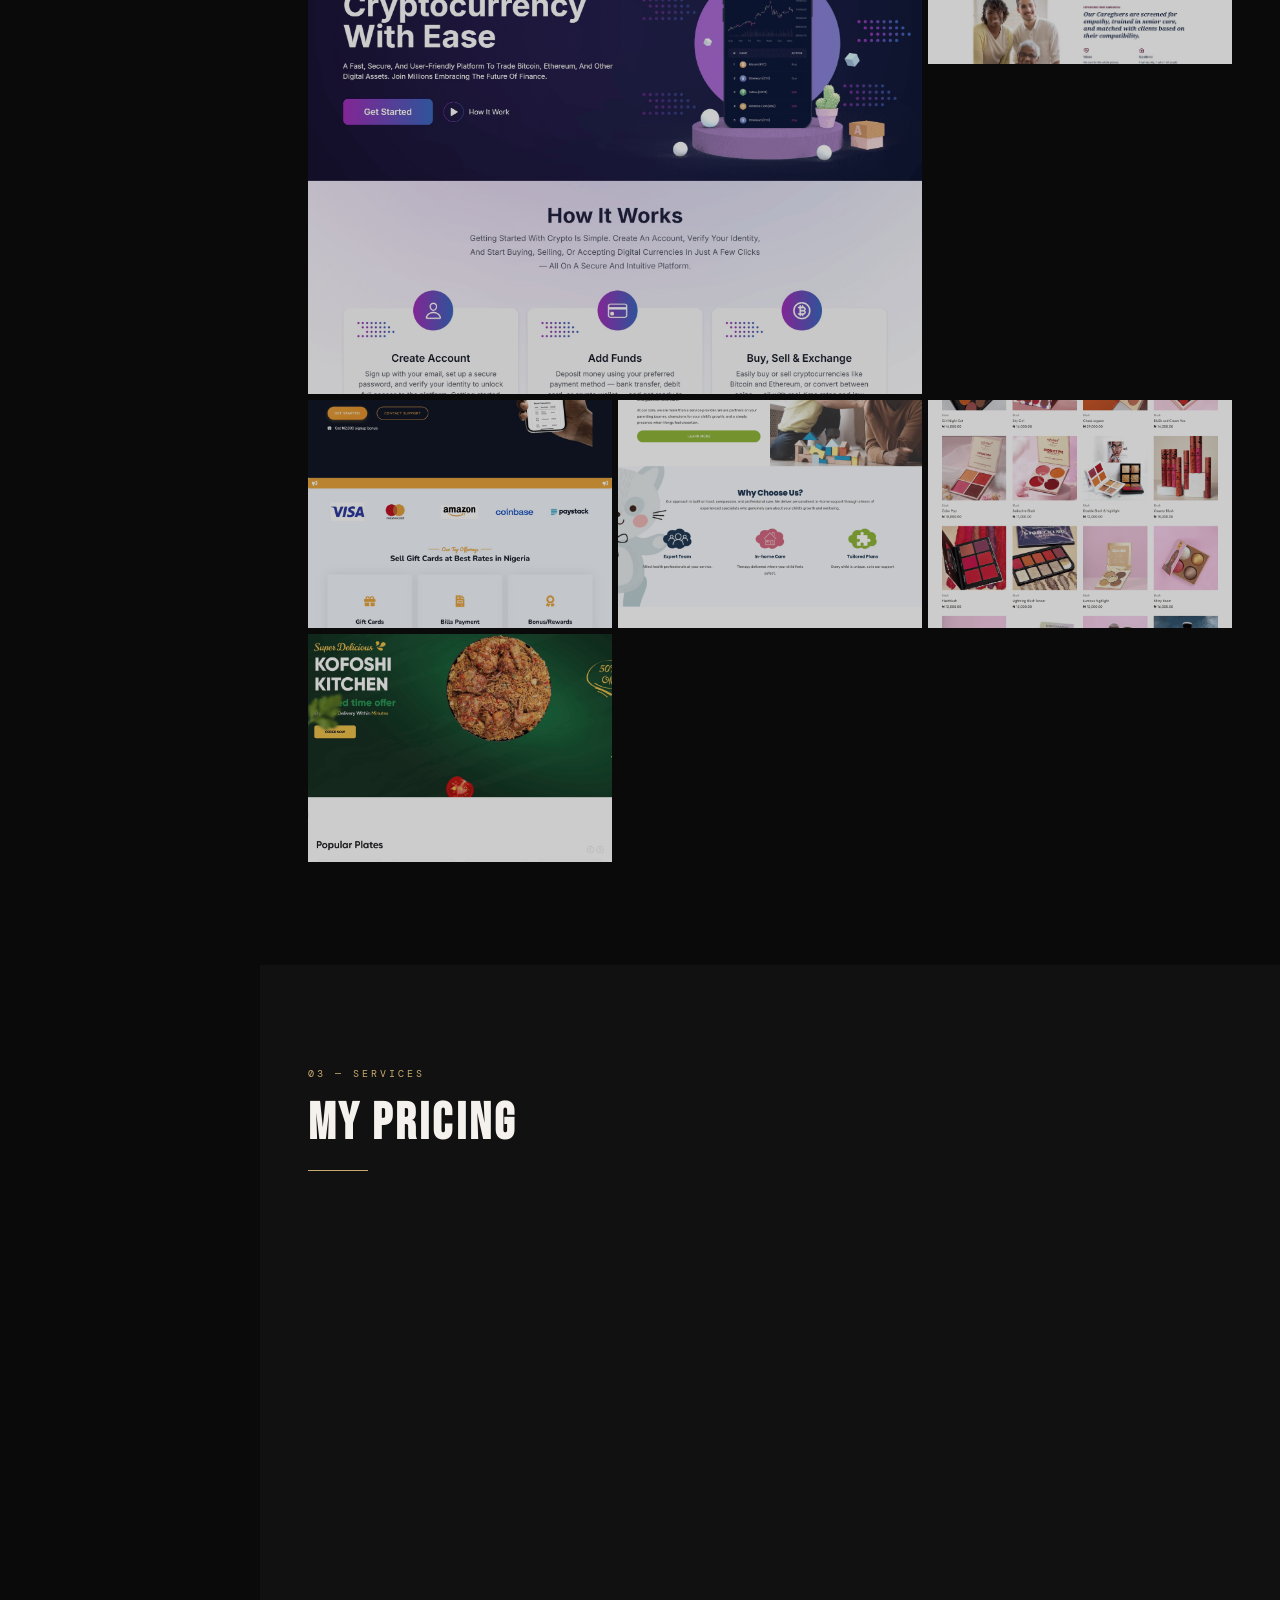
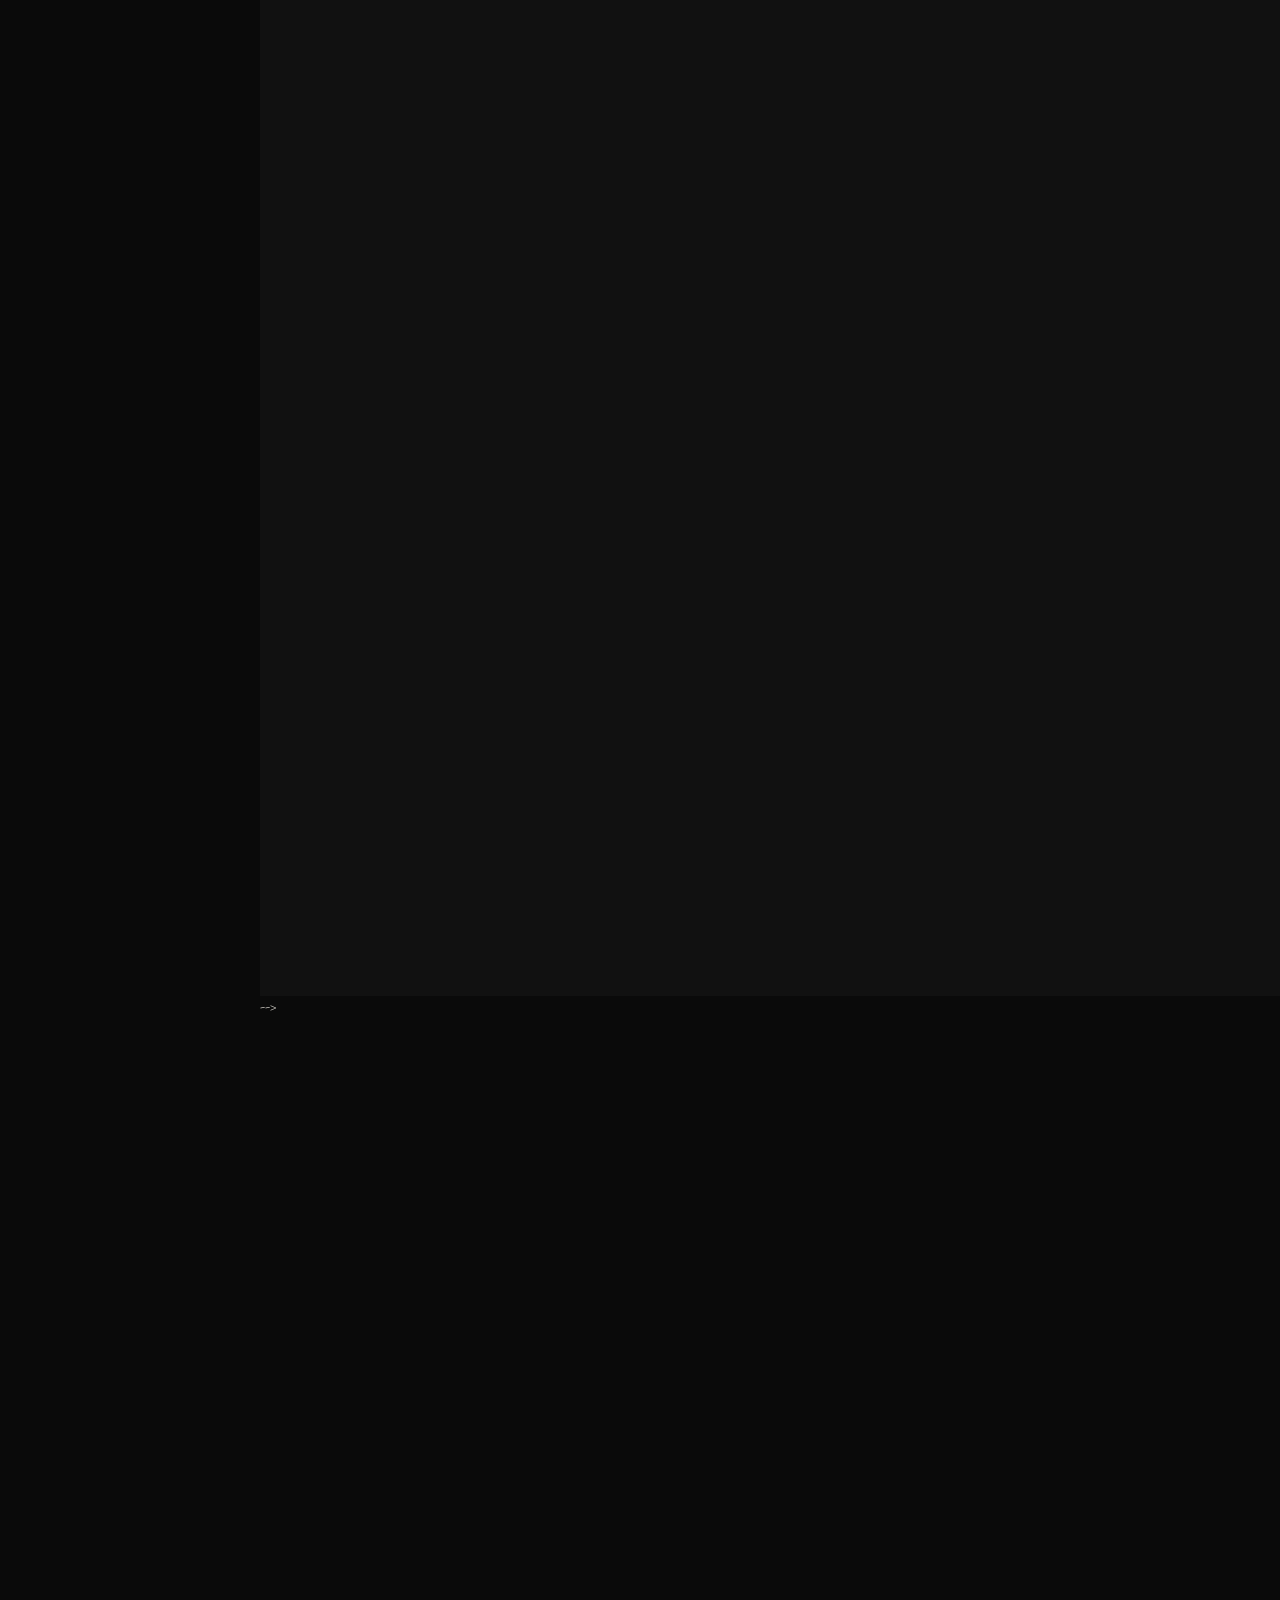
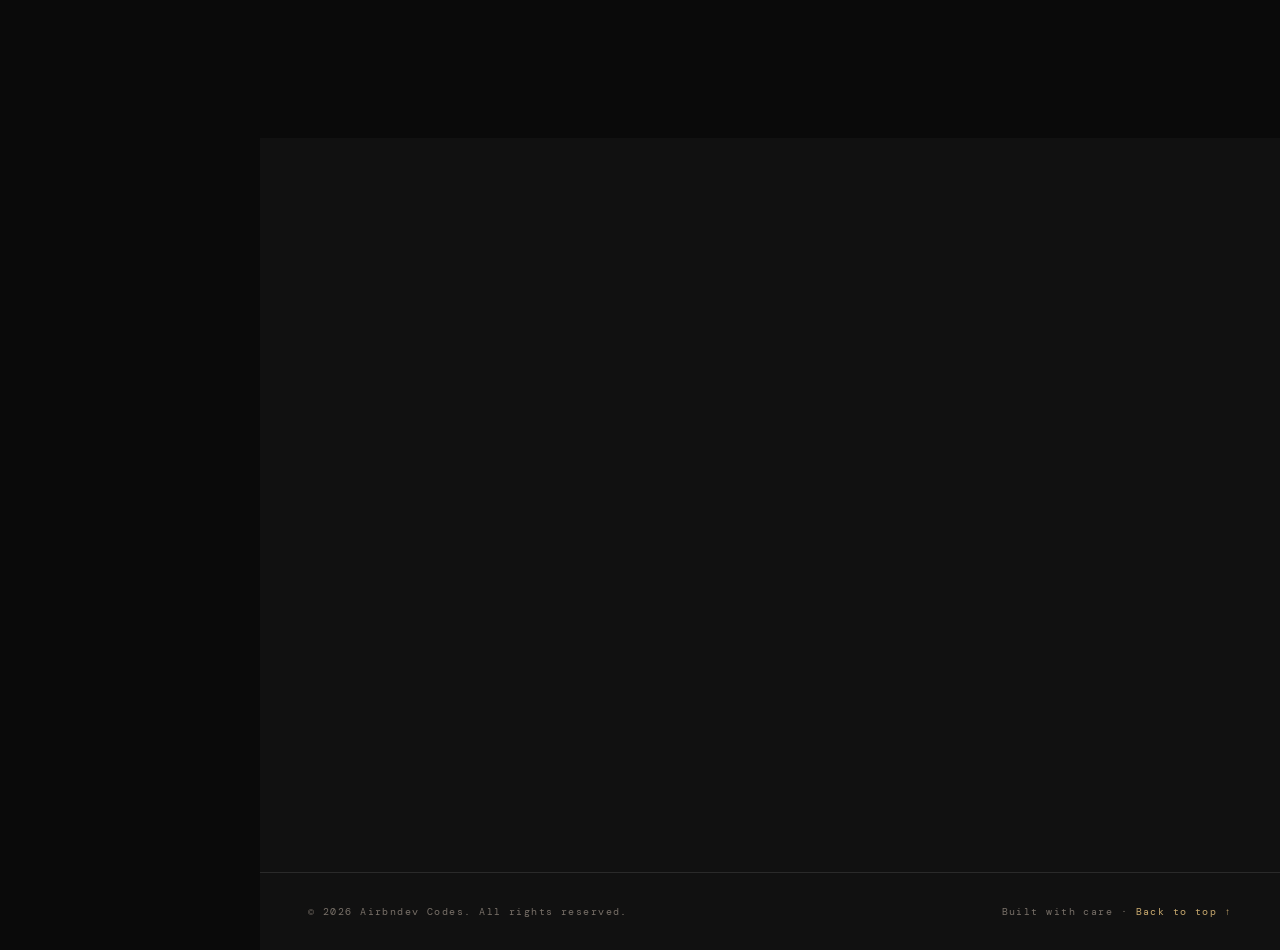
==== commit cde52542: "Update index.html" ====
--- a/index.html
+++ b/index.html
@@ -180,7 +180,8 @@
   </div>
 </section>
 
-<!-- PRICING 
+<!-- PRICINGS --->
+
 <section id="pricing">
   <div class="reveal">
     <div class="section-label">03 — Services</div>
@@ -189,44 +190,67 @@
   </div>
   <div class="pricing-grid reveal">
     <div class="pricing-card">
-      <div class="plan-name">Session</div>
-      <div class="plan-desc">Individuals & emerging talent</div>
-      <div class="plan-price">$500</div>
-      <div class="plan-period">per session</div>
+      <div class="plan-name">Basic Plan</div>
+      <div class="plan-desc">What we build & sell </div>
+      <div class="plan-price">$15 - $80</div>
+      <div class="plan-period">per Theme</div>
       <ul class="plan-features">
-        <li>2-Hour Studio Shoot</li>
-        <li>25 Edited Selects</li>
-        <li>Online Gallery Delivery</li>
-        <li>1 Concept Consultation</li>
+        <li>Website themes & Business landing themes</li>
+        <li>Business landing page themes</li>
+        <li>Portfolio themes</li>
+        <li>Restaurant/food business themes</li>
+        <li>E-commerce themes</li>
+        <li>School website themes</li>
       </ul>
-      <a href="#contact" class="btn btn-outline" style="width:100%;text-align:center">Book Now</a>
+      <a href="#contact" class="btn btn-outline" style="width:100%;text-align:center">Purchase now!</a>
     </div>
     <div class="pricing-card featured">
       <div class="featured-badge">Most Booked</div>
-      <div class="plan-name">Editorial</div>
-      <div class="plan-desc">Brands, press & magazine work</div>
-      <div class="plan-price">$1,000</div>
-      <div class="plan-period">per session</div>
+      <div class="plan-name">Editorial Plan</div>
+      <div class="plan-desc">What we build & sell</div>
+      <div class="plan-price">$30 - $200</div>
+      <div class="plan-period">per script</div>
       <ul class="plan-features">
-        <li>Half-Day On-Location Shoot</li>
-        <li>60 Retouched Finals</li>
-        <li>Mood Board & Art Direction</li>
-        <li>Expedited 48hr Turnaround</li>
+        <li>Script/Code Templates:</li>
+        <li>School management system script</li>
+        <li>Inventory/POS system script</li>
+        <li>Church management script</li>
+        <li>Hotel booking script</li>
+        <li>Job board script</li>
+        <li>Cooperative/thrift (Ajo) management script</li>
+        <li>Sell on: CodeCanyon (Envato)</li>
+        <li>Plugins: WordPress plugins for African businesses</li>
       </ul>
-      <a href="#contact" class="btn btn-primary" style="width:100%;text-align:center">Book Now</a>
+      <a href="#contact" class="btn btn-primary" style="width:100%;text-align:center">Purchase now!</a>
     </div>
     <div class="pricing-card">
-      <div class="plan-name">Agency</div>
-      <div class="plan-desc">Campaigns, launches & studios</div>
-      <div class="plan-price">$1,500</div>
-      <div class="plan-period">per day</div>
+      <div class="plan-name">Agency Plan</div>
+      <div class="plan-desc">What we build & sell</div>
+      <div class="plan-price">$10 - $60</div>
+      <div class="plan-period">per plugin</div>
       <ul class="plan-features">
-        <li>Full-Day Multi-Location Shoot</li>
-        <li>Unlimited Edited Deliverables</li>
-        <li>Full Creative Direction</li>
-        <li>Dedicated Project Manager</li>
+        <li>Payment integration plugins (Paystack, Flutterwave)</li>
+        <li>Naira currency switcher plugins</li>
+        <li>Nigerian state/LGA dropdown plugin</li>
+        <li>Sell on: CodeCanyon, Gumroad</li>
       </ul>
-      <a href="#contact" class="btn btn-outline" style="width:100%;text-align:center">Book Now</a>
+      <a href="#contact" class="btn btn-outline" style="width:100%;text-align:center">Purchase now!</a>
+    </div>
+    
+     <div class="pricing-card">
+      <div class="plan-name">Premium Plan</div>
+      <div class="plan-desc">What we build & sell</div>
+      <div class="plan-price">$20 - $100</div>
+      <div class="plan-period">per panel/template</div>
+      <ul class="plan-features">
+        <li>UI Kits and Components:</li>
+        <li>Dashboard UI kits</li>
+        <li>Admin panel templates</li>
+        <li>Mobile app UI screens</li>
+        <li>React/Vue component libraries</li>
+        <li>Sell on: CodeCanyon, Gumroad</li>
+      </ul>
+      <a href="#contact" class="btn btn-outline" style="width:100%;text-align:center">Purchase now!</a>
     </div>
   </div>
 </section>-->
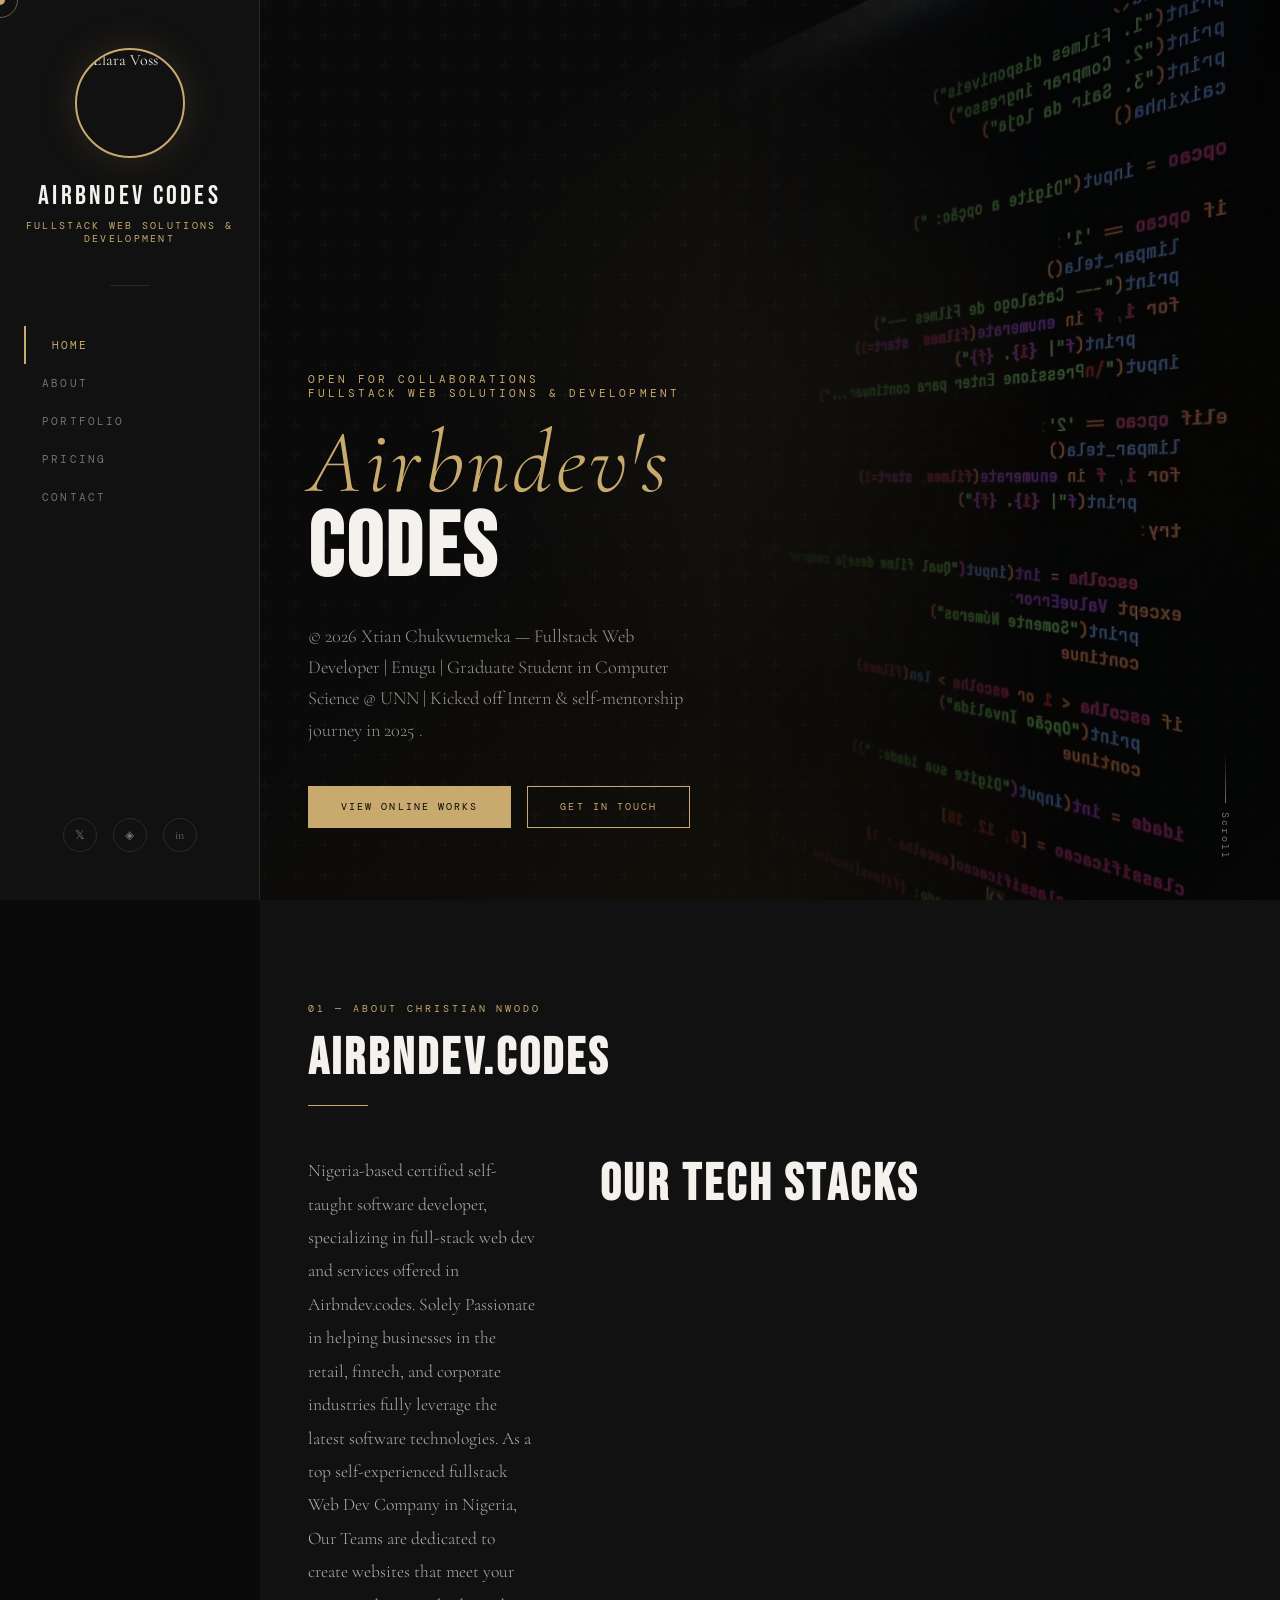
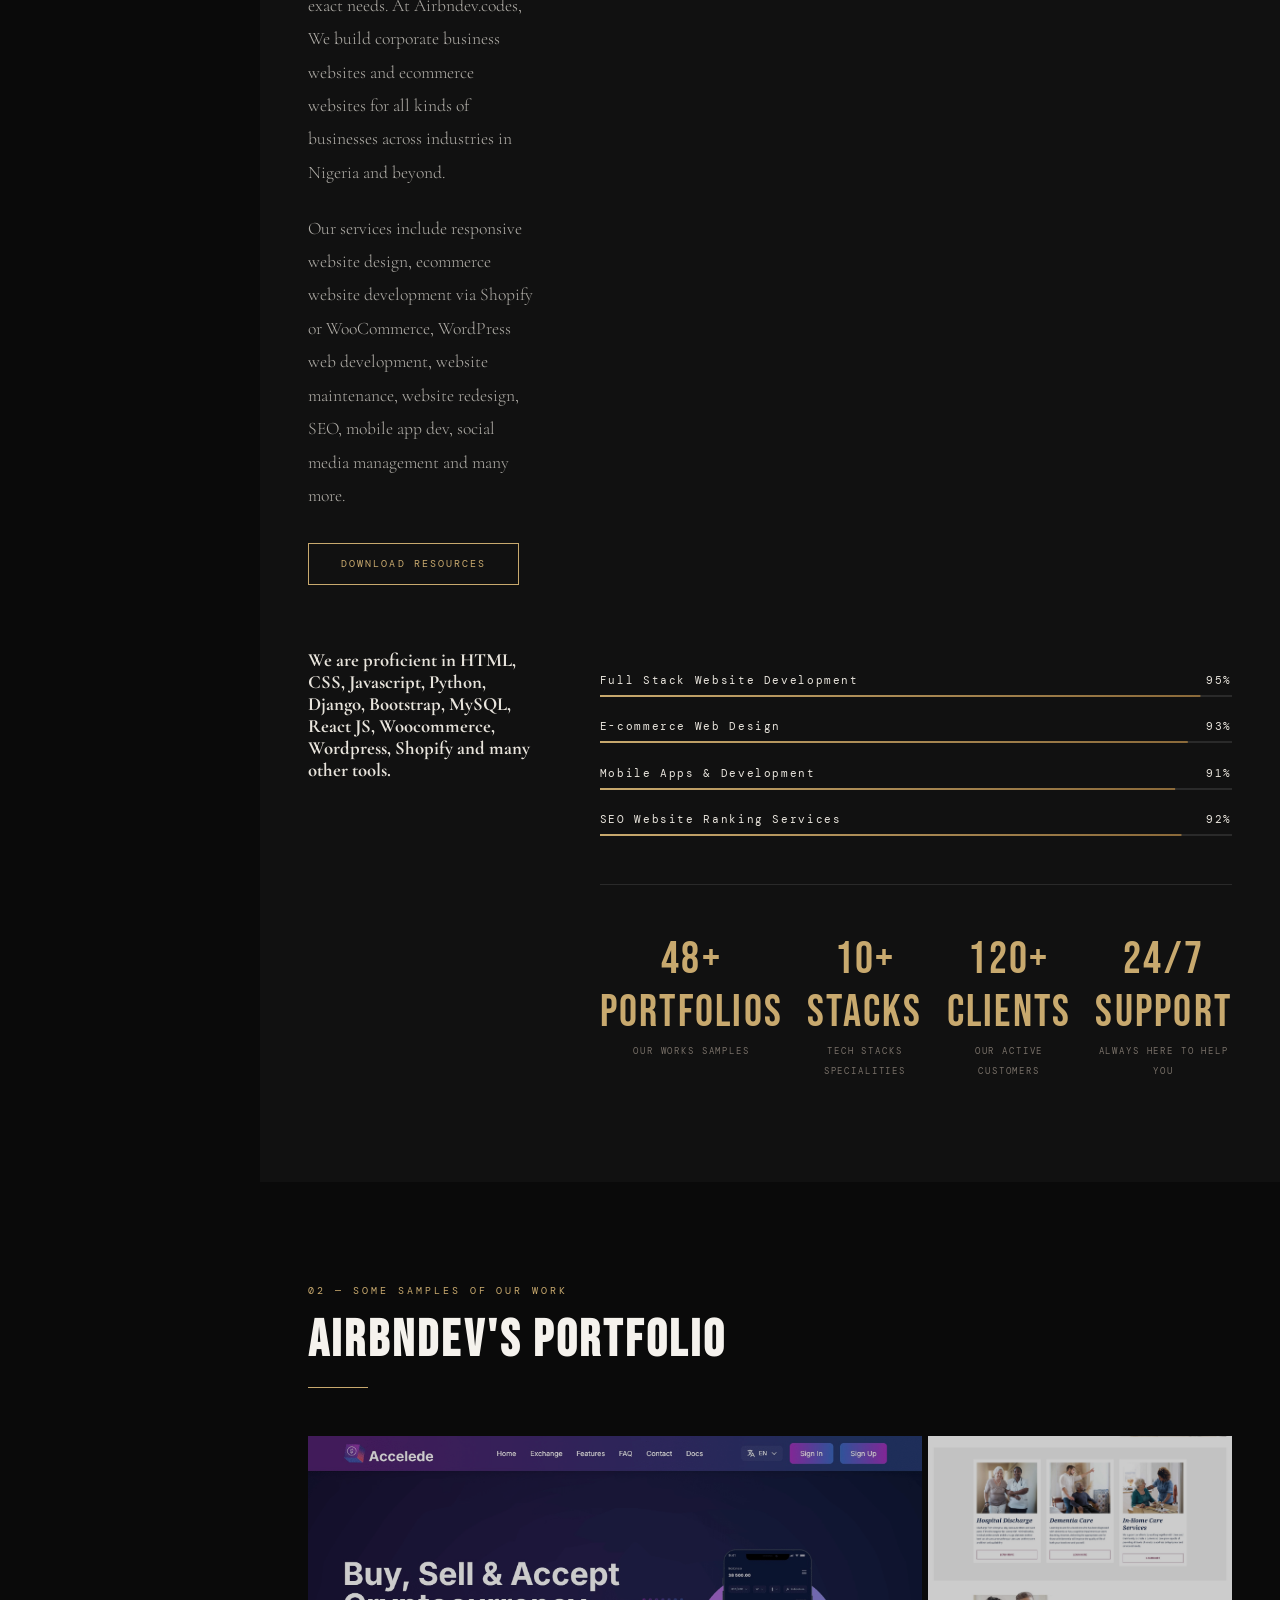
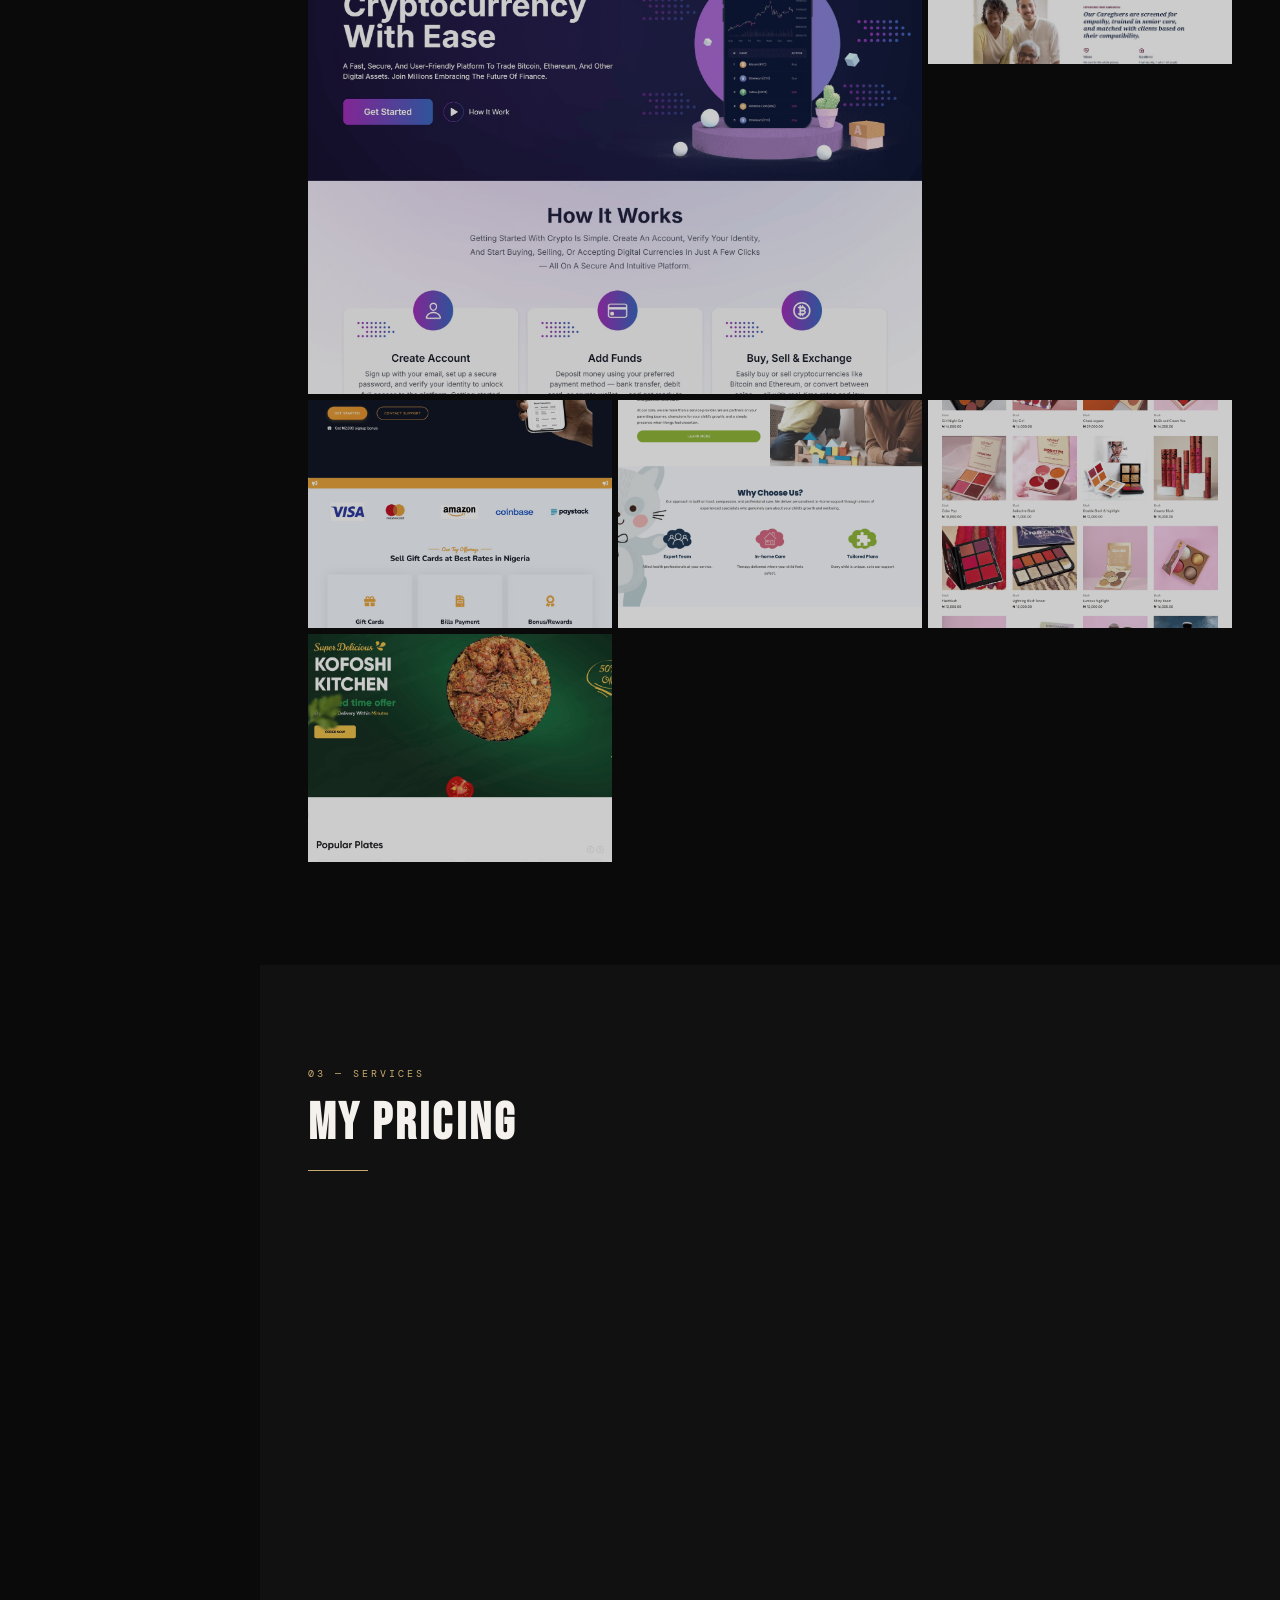
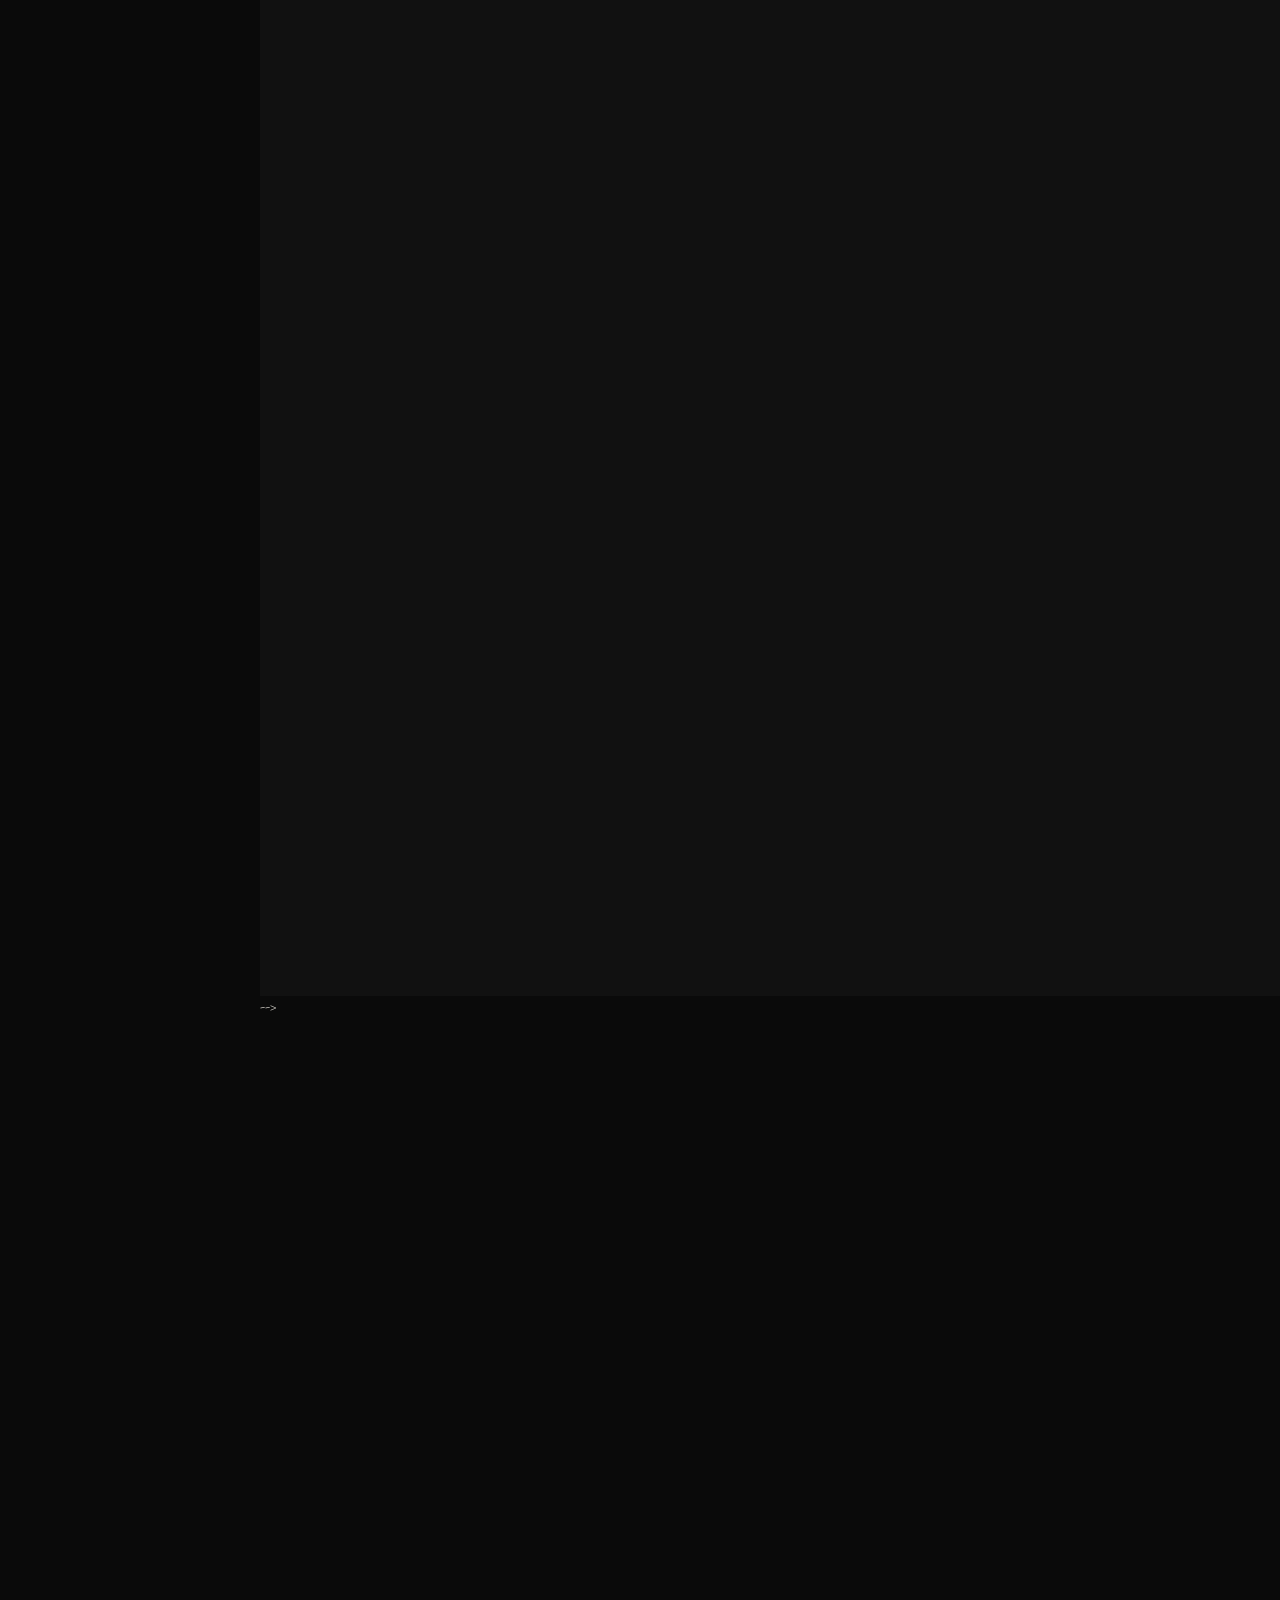
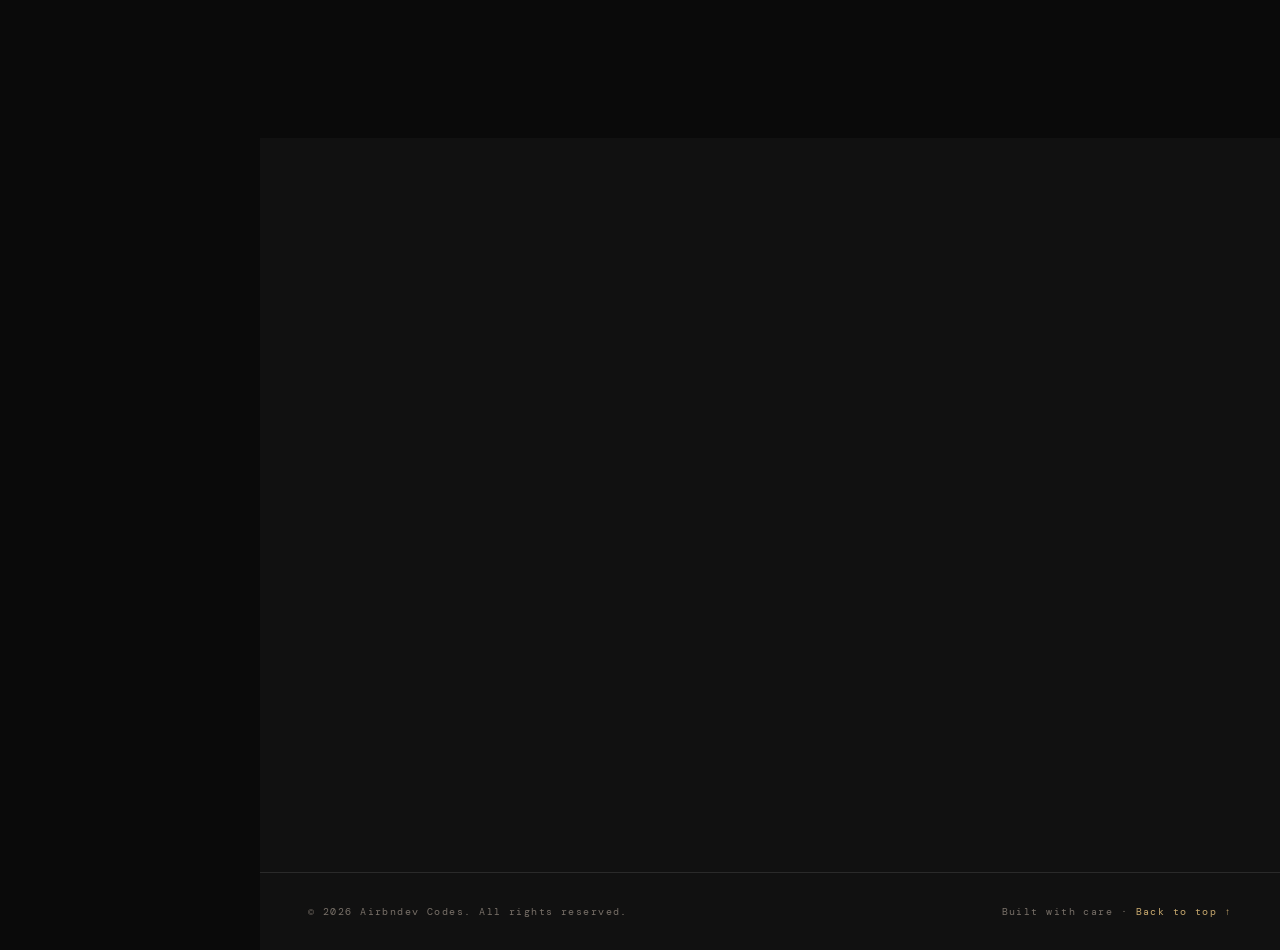
==== commit 078b8bd7: "Update index.html" ====
--- a/index.html
+++ b/index.html
@@ -19,8 +19,8 @@
     <div class="avatar-wrap">
       <img src="https://picsum.photos/seed/elaravoss/300/300" alt="Elara Voss" />
     </div>
-    <div class="sidebar-name">Elara Voss</div>
-    <div class="sidebar-role">Visual Director · Fine Art</div>
+    <div class="sidebar-name">AirBnDev Codes</div>
+    <div class="sidebar-role">Fullstack Web solutions & development</div>
     <div class="sidebar-divider"></div>
     <nav>
       <a href="#home" class="active">Home</a>
